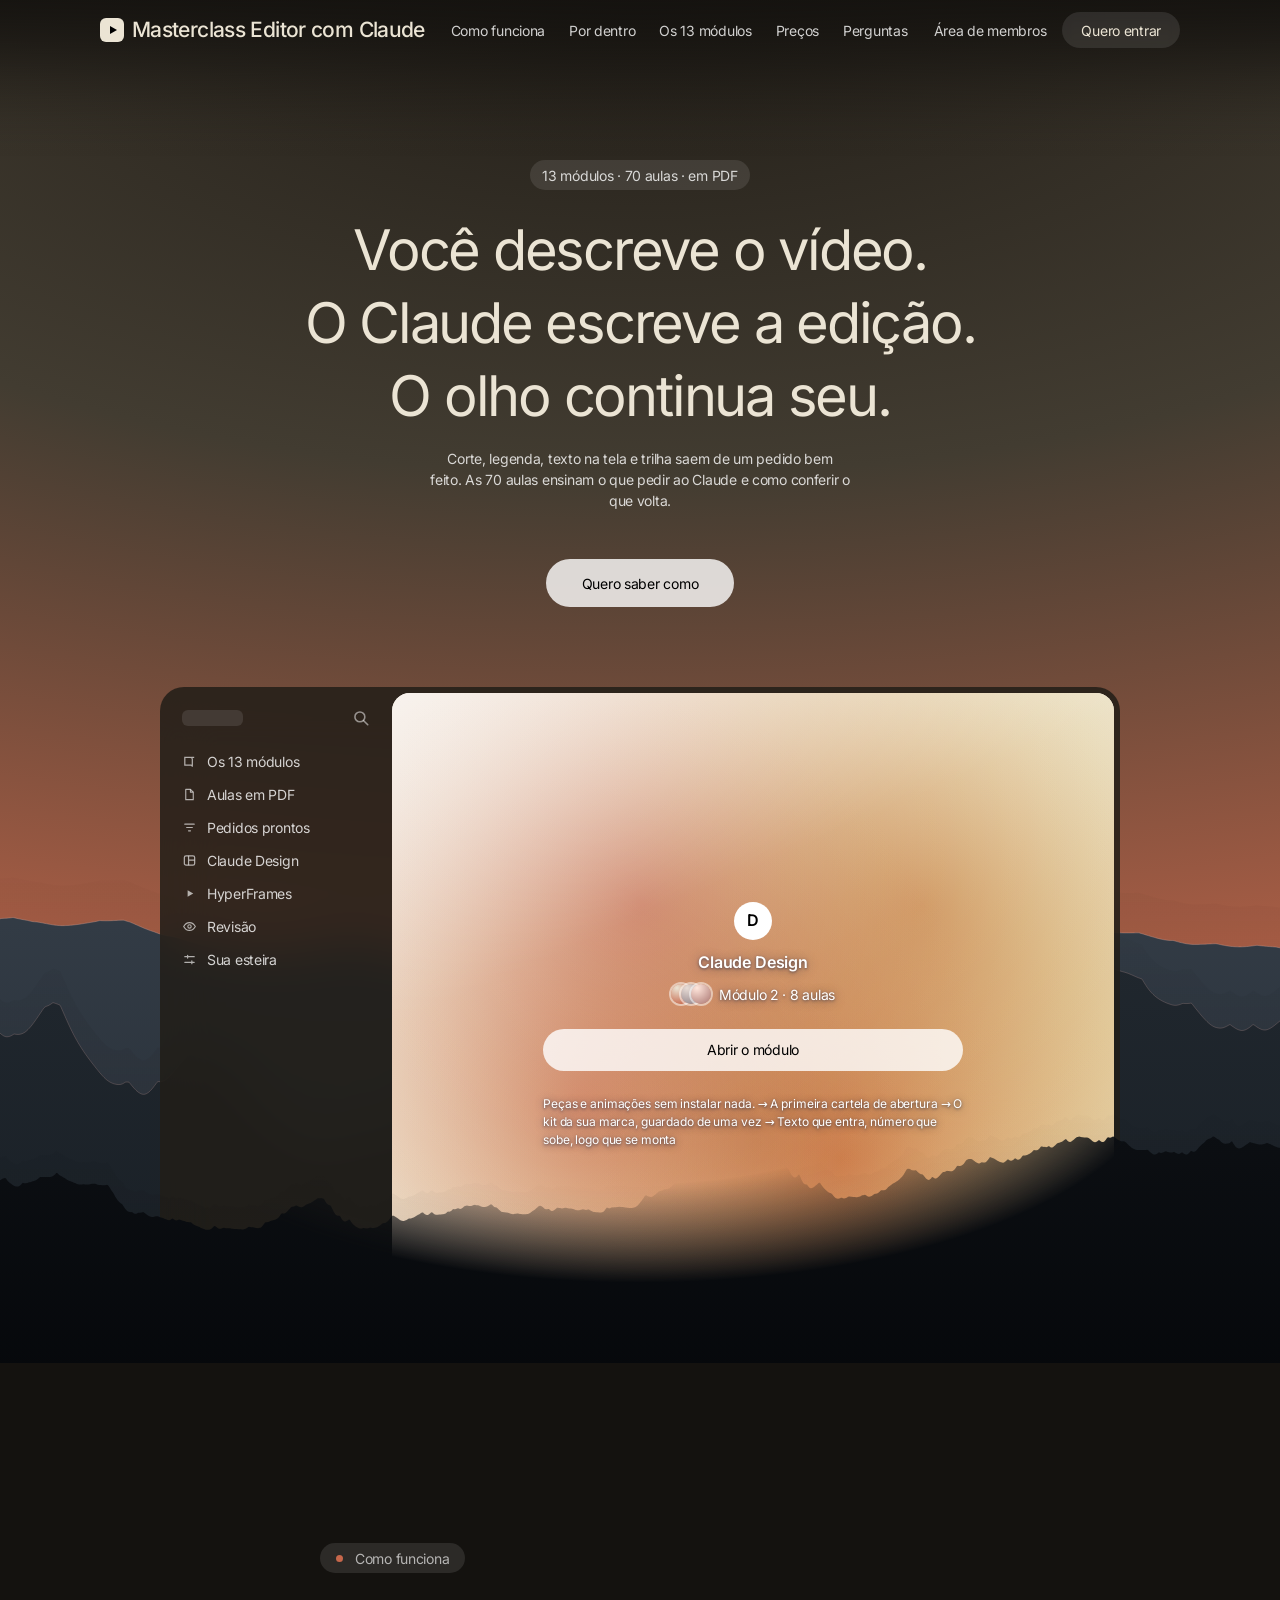
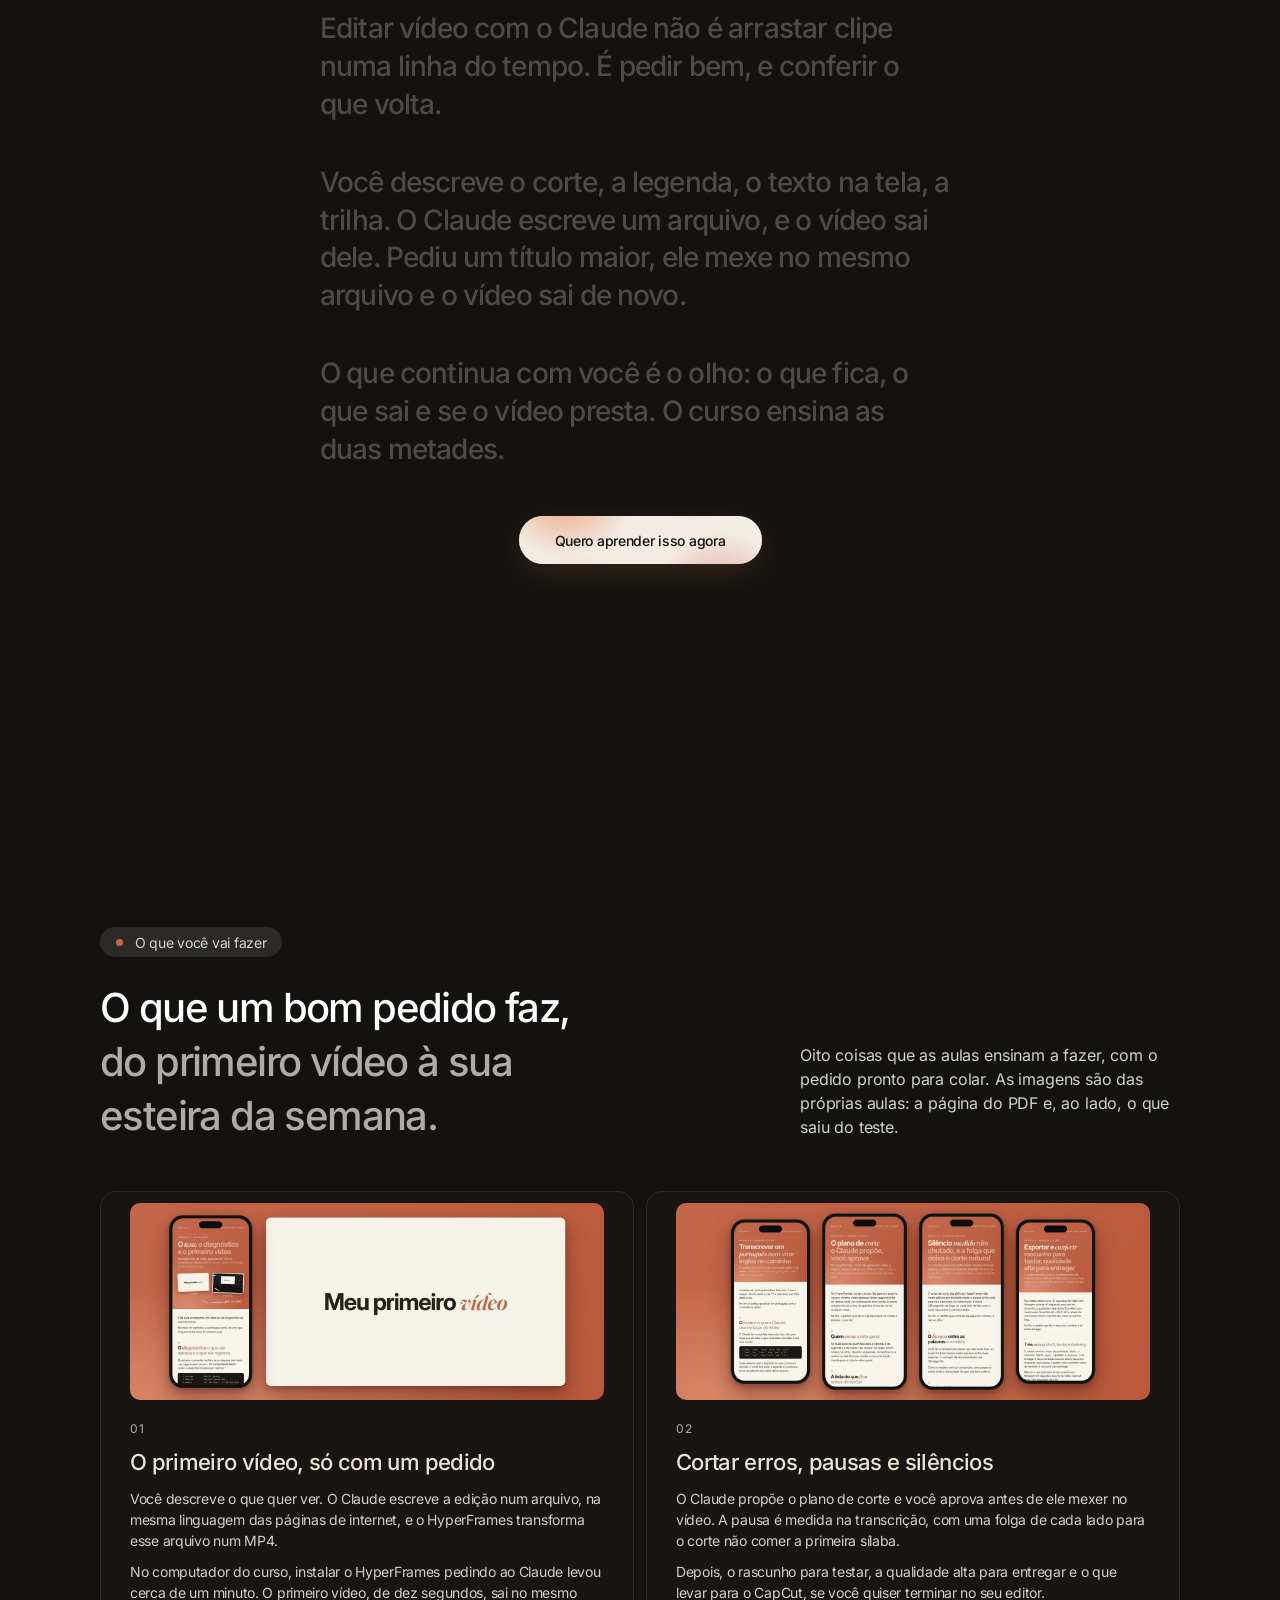
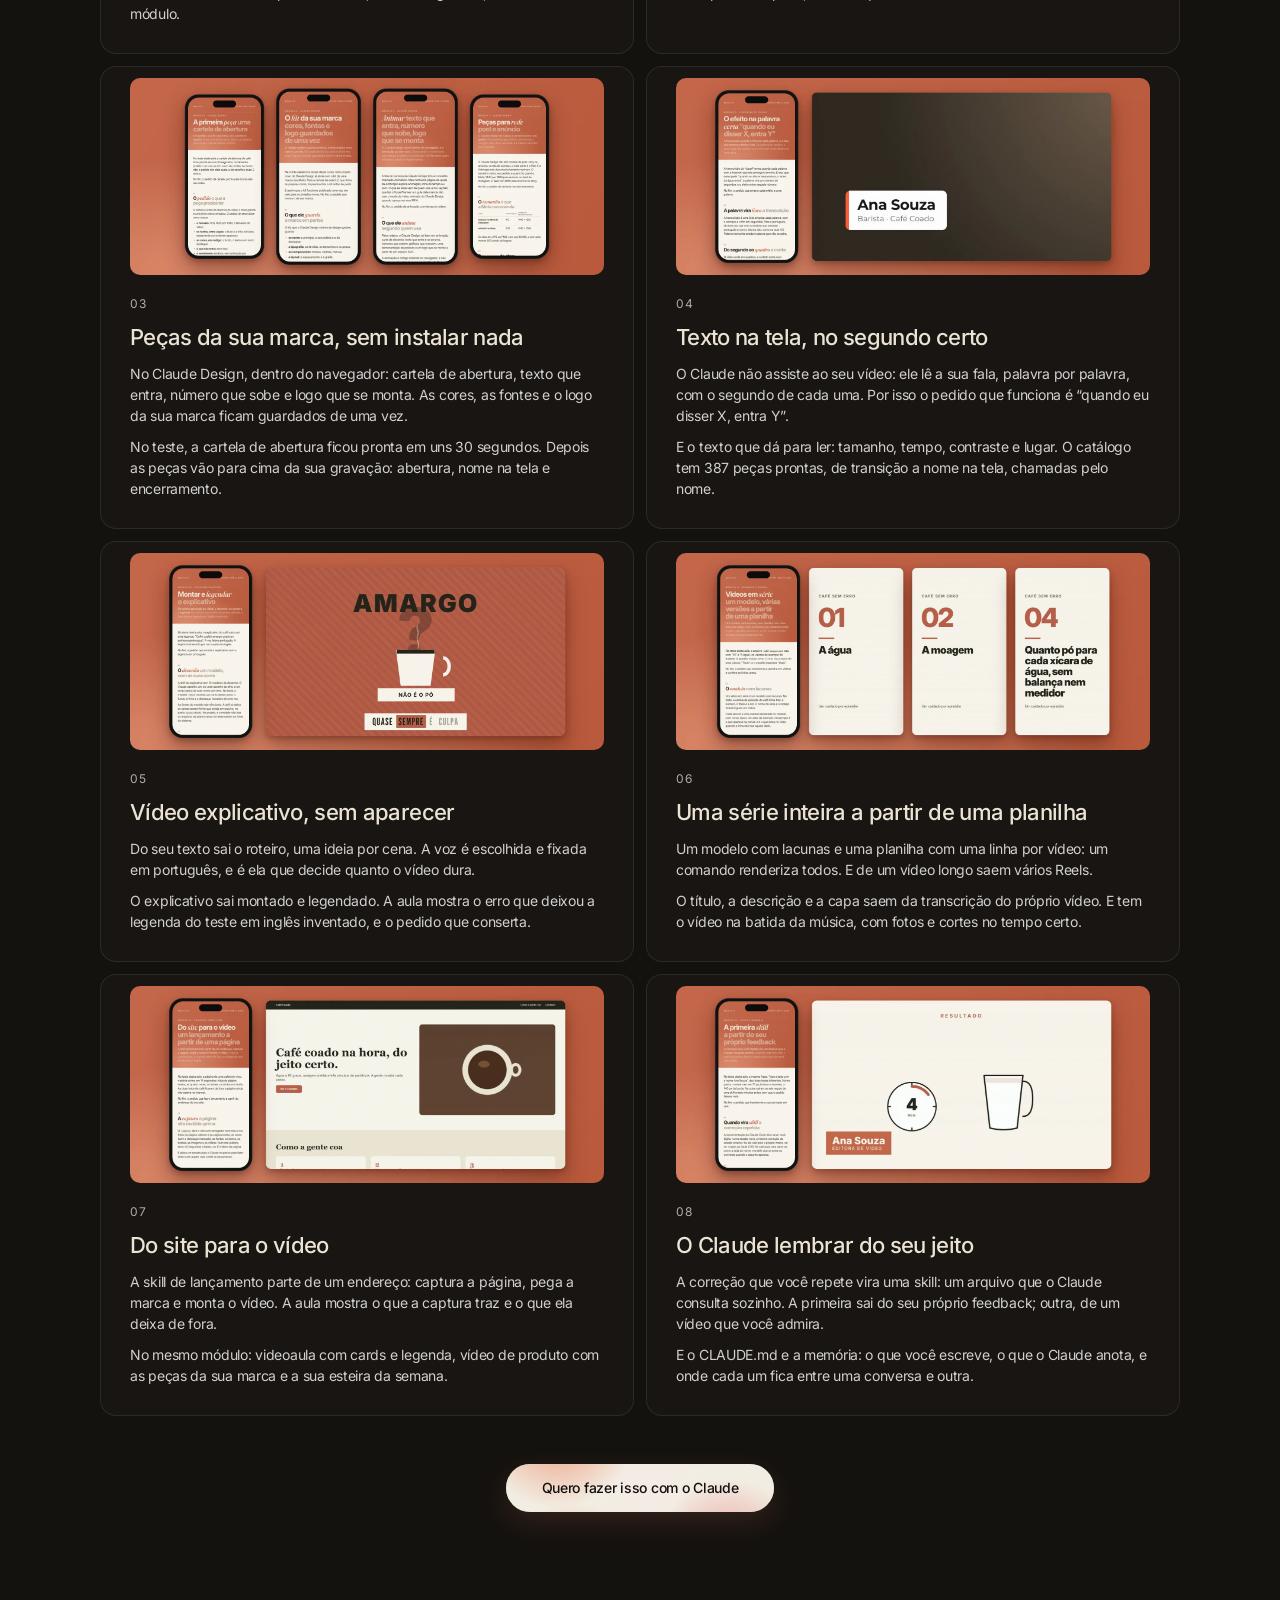
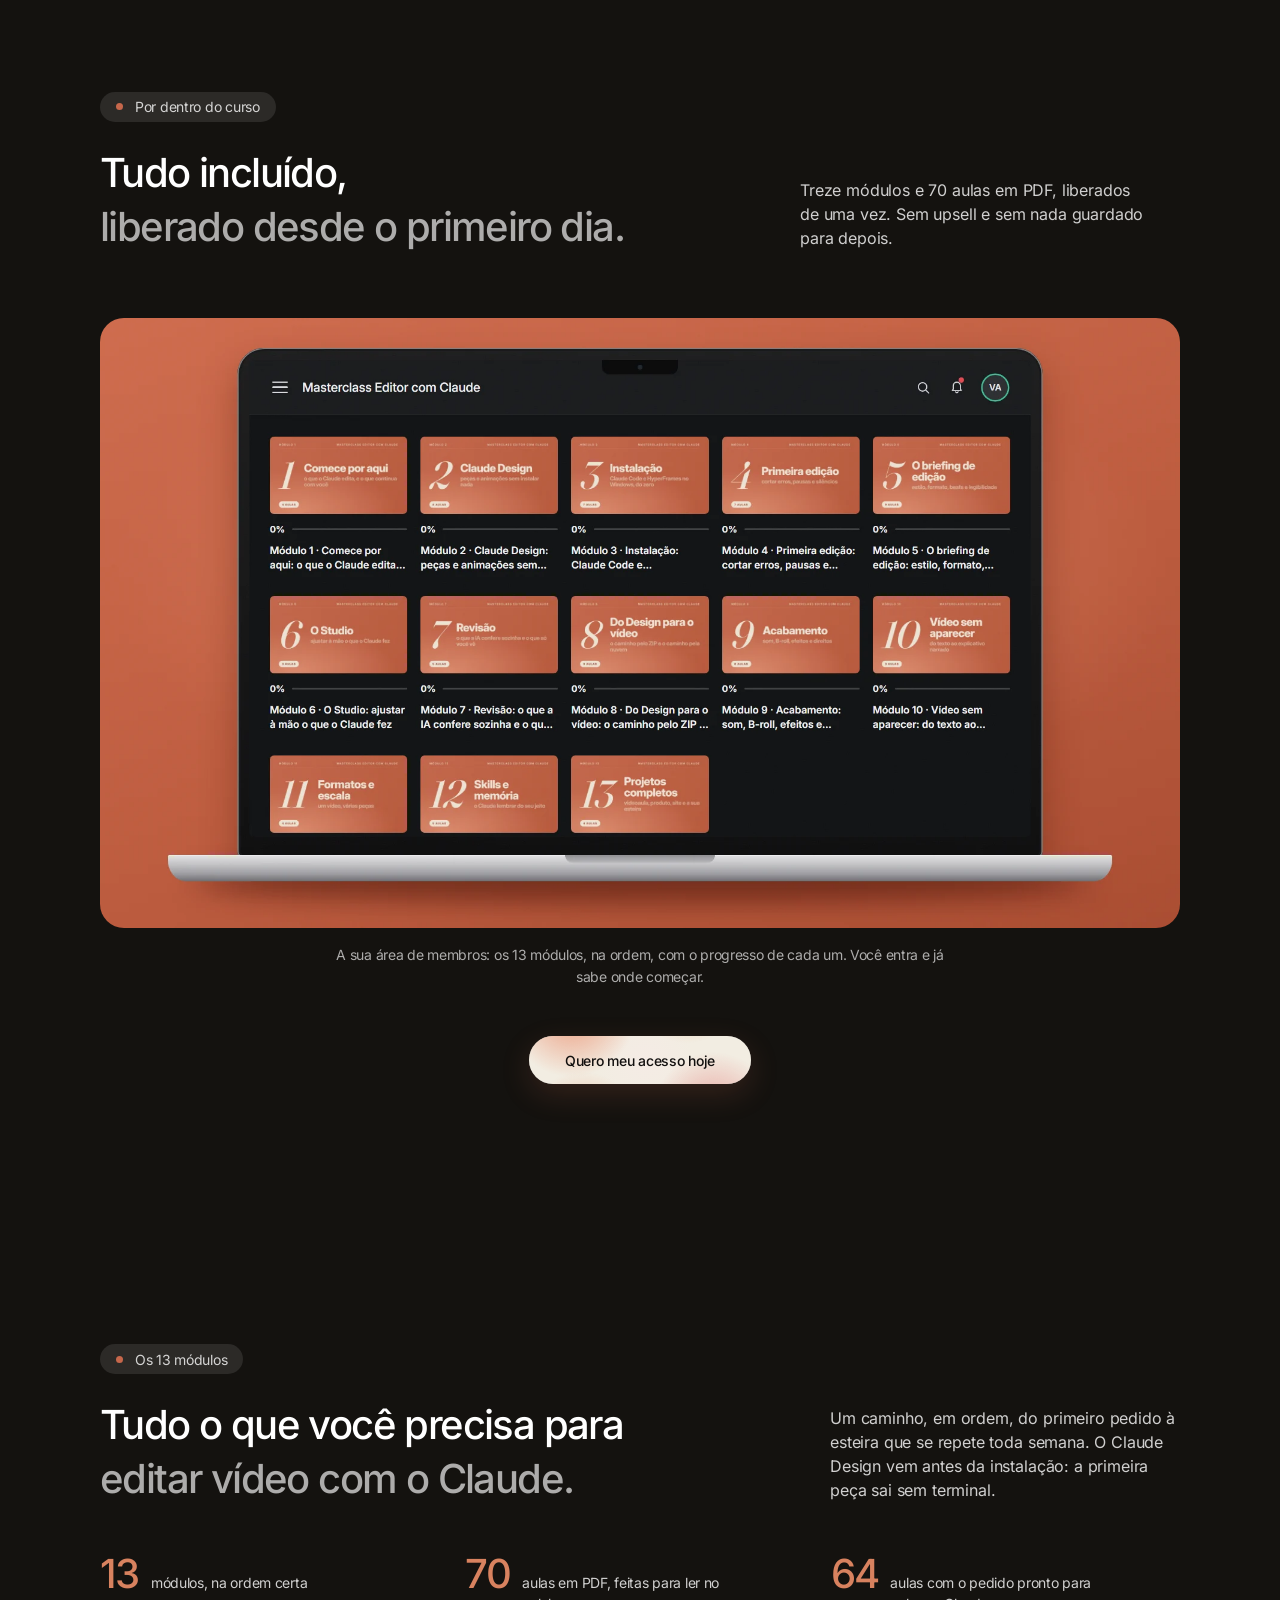
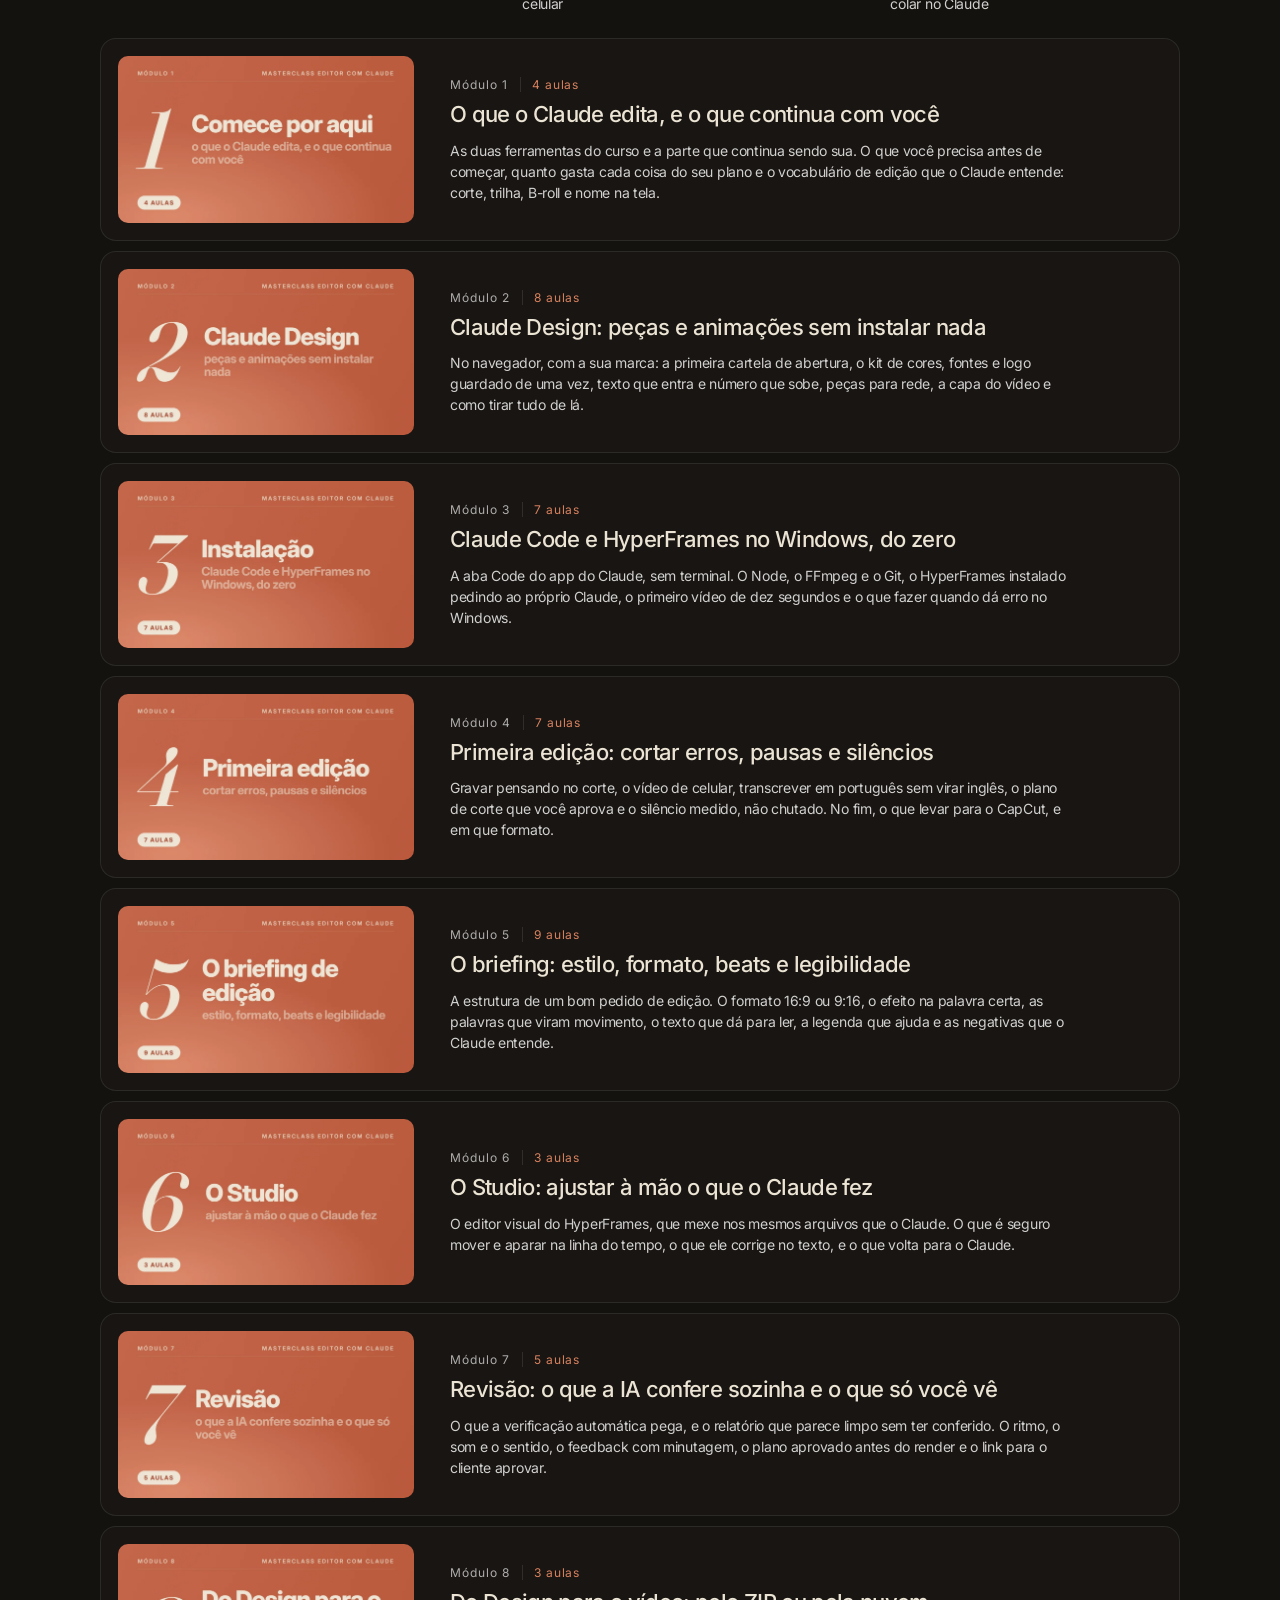
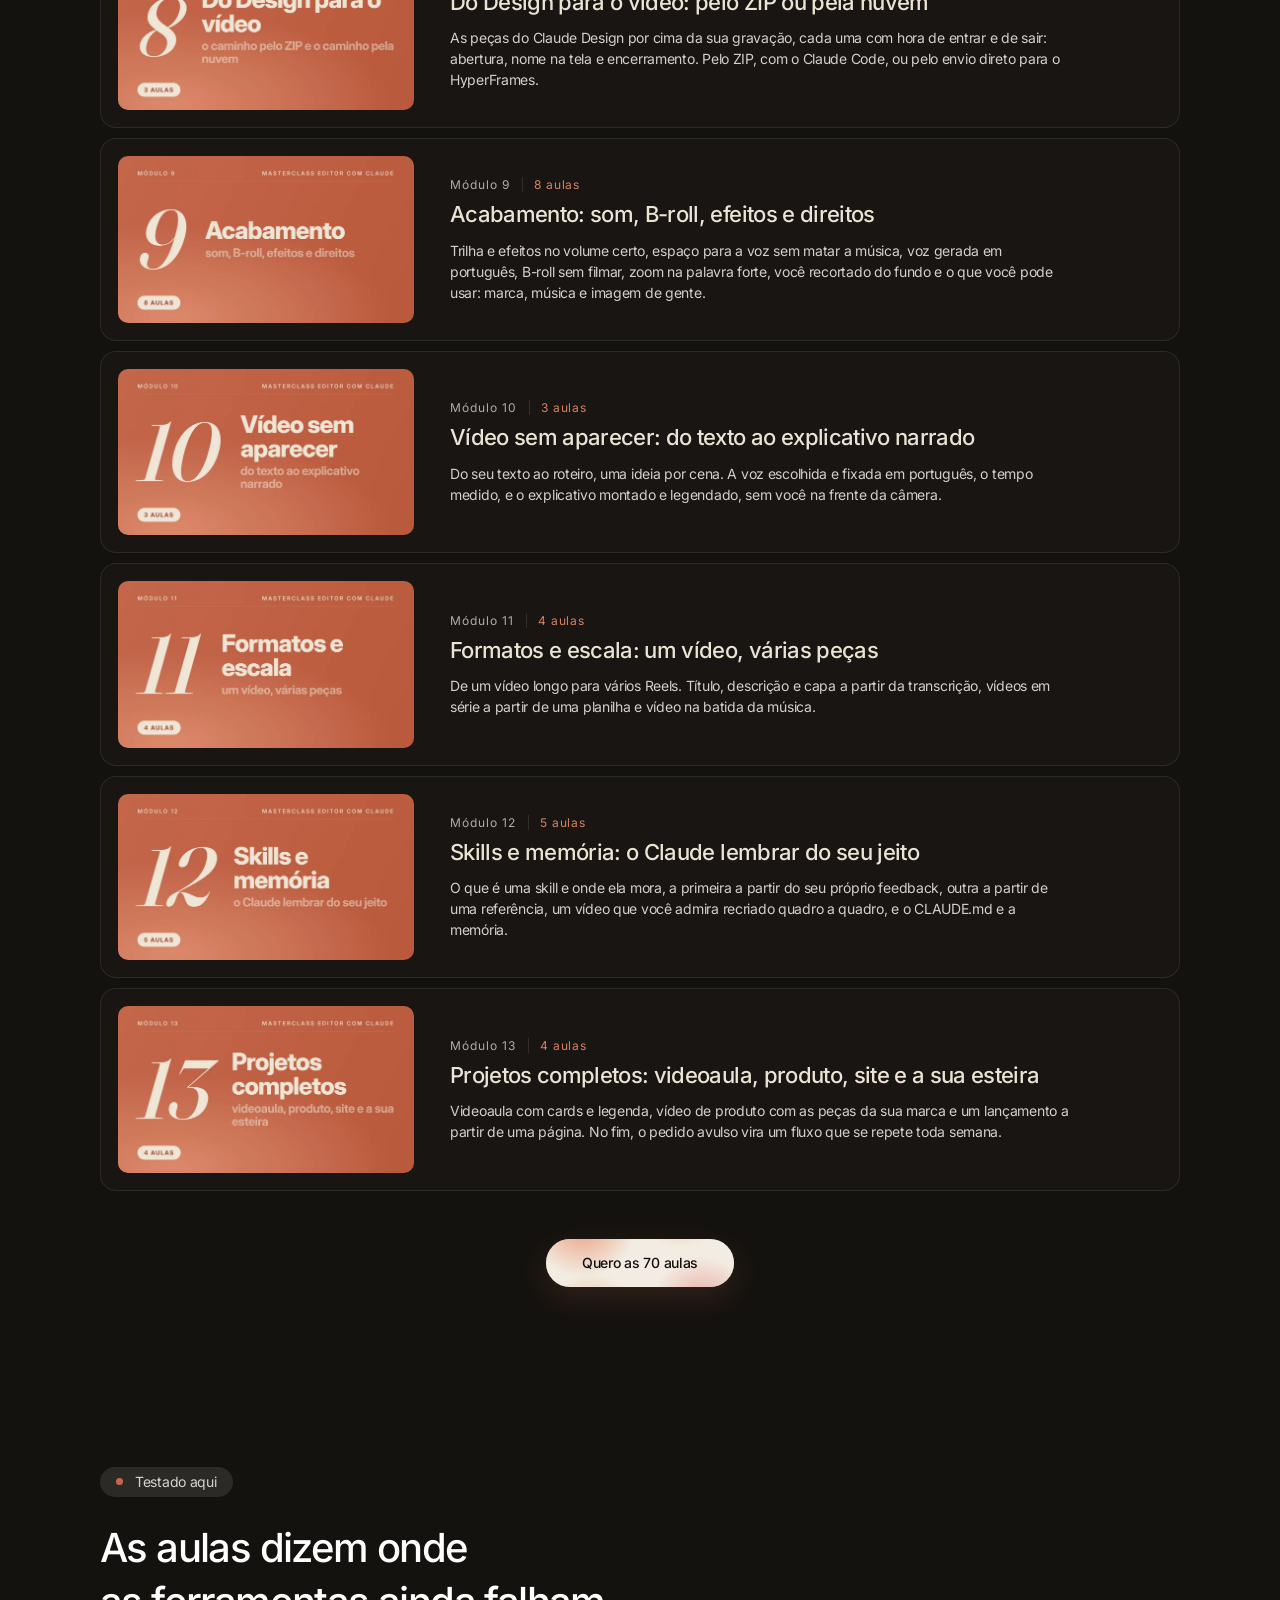
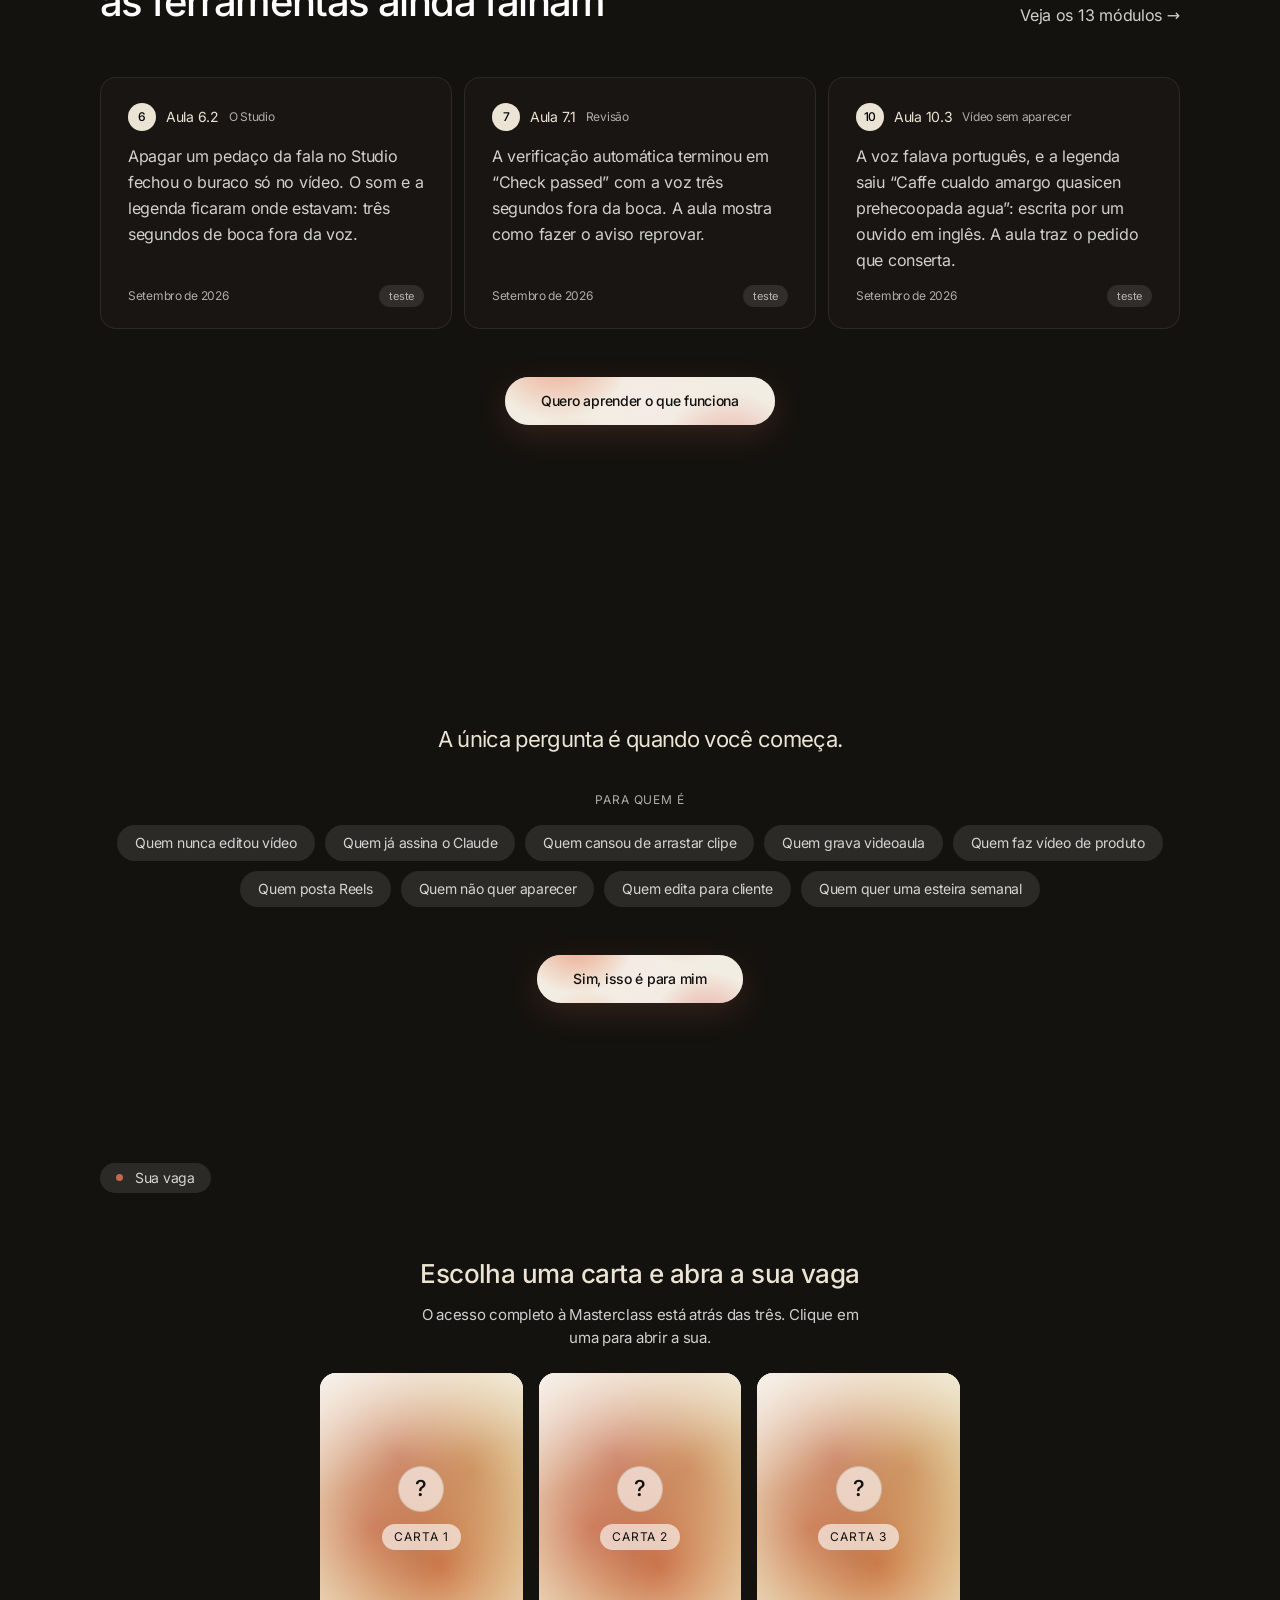
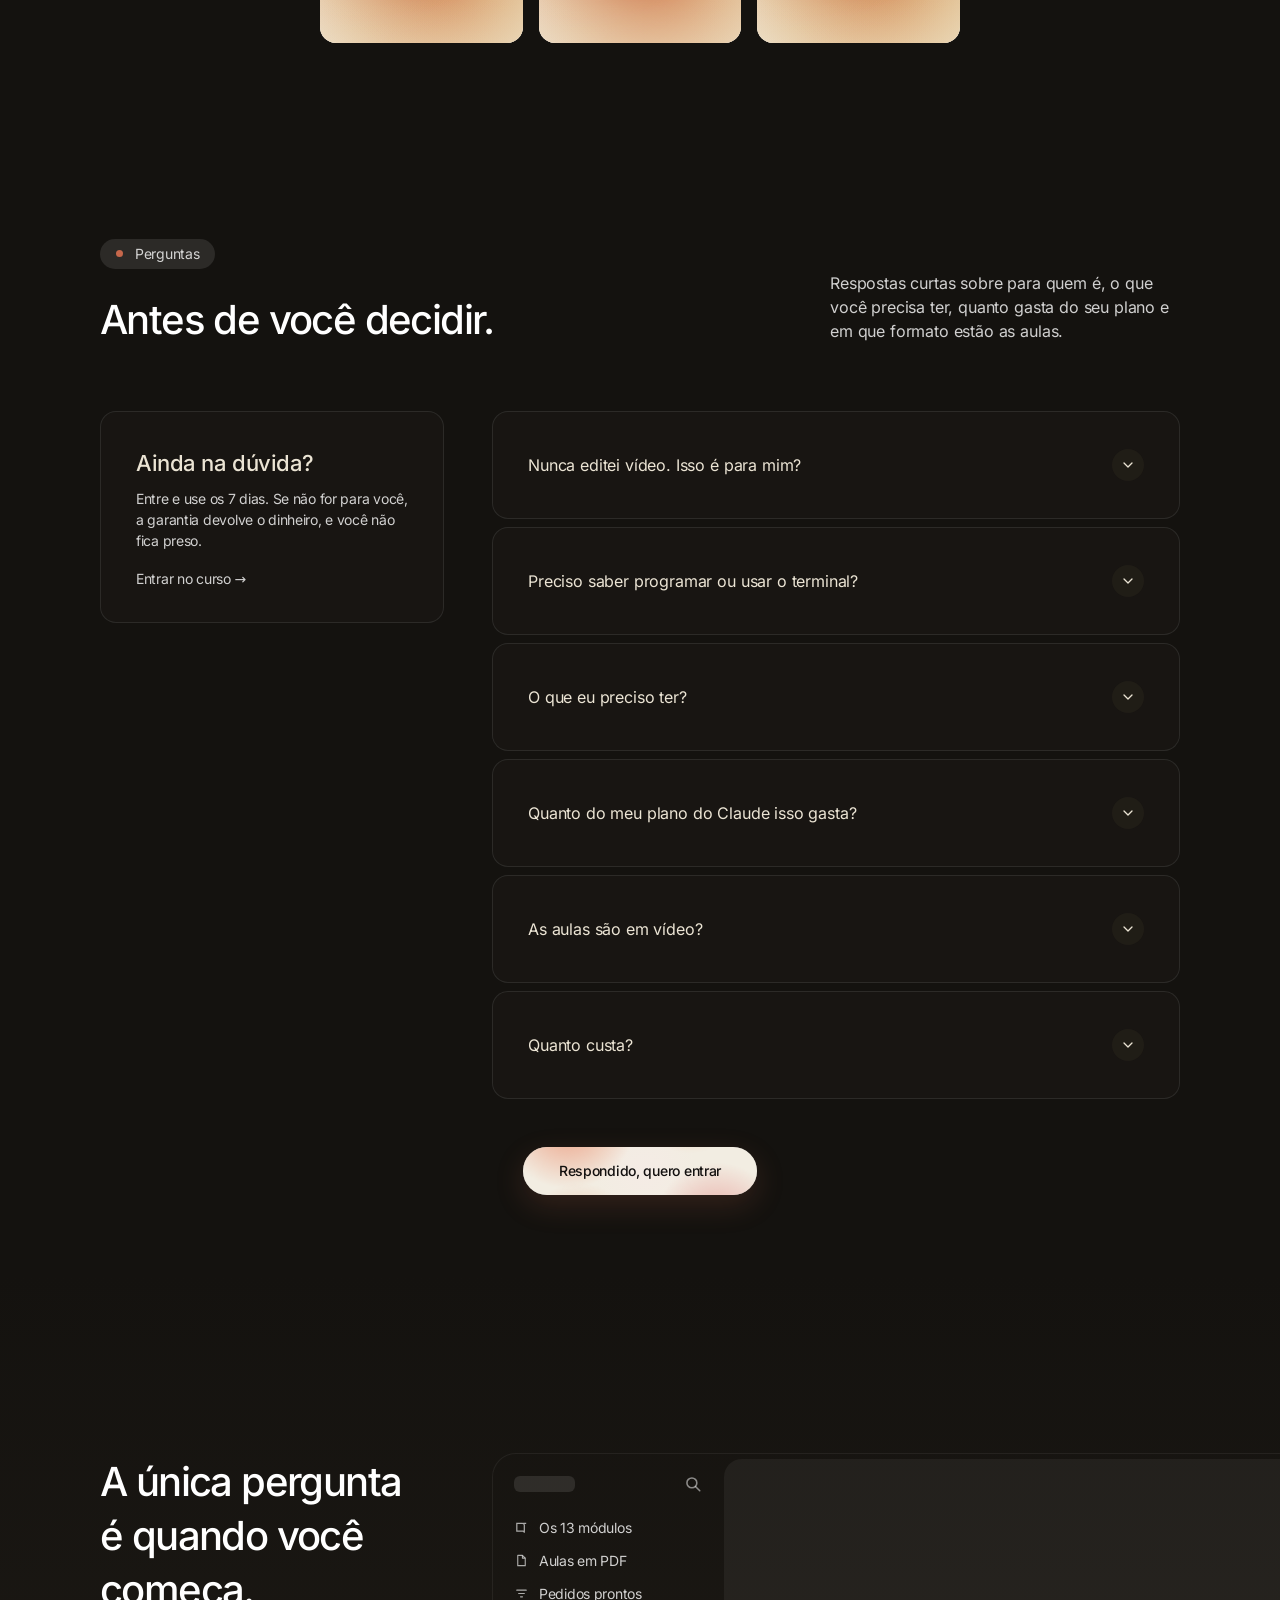
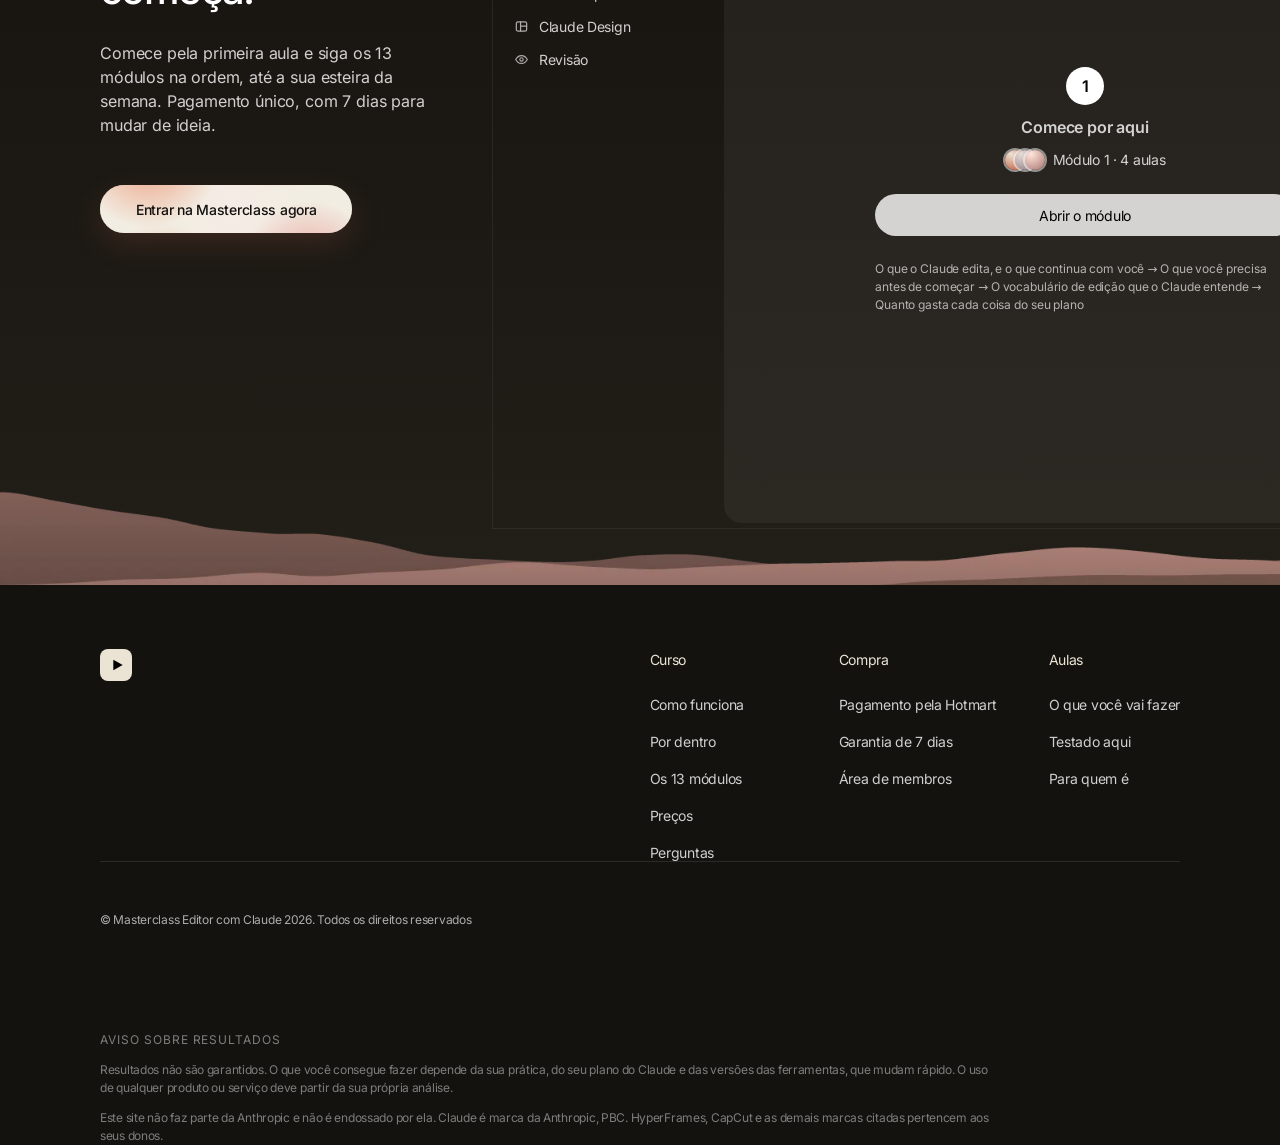
==== index.html @ 216ae72f "Masterclass Editor com Claude: a página de vendas O mesmo site da Masterclass de Vídeos com IA (HTML" ====
<!doctype html>
<html lang="pt-BR">
<head>
<meta charset="utf-8">
<meta name="viewport" content="width=device-width, initial-scale=1, viewport-fit=cover">
<title>Masterclass Editor com Claude: você descreve o vídeo, o Claude escreve a edição</title>
<meta name="description" content="Corte, legenda, texto na tela e trilha saem de um pedido bem feito. As 70 aulas da Masterclass Editor com Claude ensinam o Claude Code, o HyperFrames e o Claude Design, do zero, em treze módulos. Pagamento único, com 7 dias de garantia.">
<meta name="color-scheme" content="dark">
<link rel="icon" href="data:image/svg+xml,<svg xmlns='http://www.w3.org/2000/svg' viewBox='0 0 32 32'><rect width='32' height='32' rx='8' fill='%23EBE4D4'/><path d='M13 10.5v11l9-5.5z' fill='%23000'/></svg>">
<link rel="stylesheet" href="assets/fonts.css">
<link rel="stylesheet" href="scrollcraft.css">
<link rel="stylesheet" href="style.css">
</head>
<body>

<!-- um conjunto de ícones, desenhado para esta página, usado com <use> -->
<svg width="0" height="0" style="position:absolute" aria-hidden="true" focusable="false">
  <defs>
    <symbol id="i-search" viewBox="0 0 16 16"><circle cx="7" cy="7" r="4.4" fill="none" stroke="currentColor" stroke-width="1.4"/><path d="M10.4 10.4 14 14" stroke="currentColor" stroke-width="1.4" stroke-linecap="round"/></symbol>
    <symbol id="i-grid" viewBox="0 0 16 16"><g fill="none" stroke="currentColor" stroke-width="1.3"><rect x="2" y="2" width="5" height="5" rx="1.4"/><rect x="9" y="2" width="5" height="5" rx="1.4"/><rect x="2" y="9" width="5" height="5" rx="1.4"/><rect x="9" y="9" width="5" height="5" rx="1.4"/></g></symbol>
    <symbol id="i-chat" viewBox="0 0 16 16"><path d="M13.5 8.2a5.3 5.3 0 0 1-5.5 5.3 6 6 0 0 1-2-.3L3 14l.9-2.6A5.2 5.2 0 0 1 2.5 8.2 5.3 5.3 0 0 1 8 3a5.3 5.3 0 0 1 5.5 5.2Z" fill="none" stroke="currentColor" stroke-width="1.3"/></symbol>
    <symbol id="i-chart" viewBox="0 0 16 16"><path d="M2 12.5 6 8l3 2.6L14 4" fill="none" stroke="currentColor" stroke-width="1.4" stroke-linecap="round" stroke-linejoin="round"/></symbol>
    <symbol id="i-book" viewBox="0 0 16 16"><path d="M3 3.5h6a2 2 0 0 1 2 2v8a1.6 1.6 0 0 0-1.6-1.6H3V3.5ZM13 3.5H9.8" fill="none" stroke="currentColor" stroke-width="1.3"/></symbol>
    <symbol id="i-cal" viewBox="0 0 16 16"><g fill="none" stroke="currentColor" stroke-width="1.3" stroke-linecap="round"><rect x="2.5" y="3.5" width="11" height="10" rx="2"/><path d="M2.5 6.5h11M5.5 2v3M10.5 2v3"/></g></symbol>
    <symbol id="i-users" viewBox="0 0 16 16"><g fill="none" stroke="currentColor" stroke-width="1.3" stroke-linecap="round"><circle cx="6" cy="6" r="2.4"/><path d="M2 13.2c0-2.1 1.8-3.4 4-3.4s4 1.3 4 3.4M11 4.2a2.2 2.2 0 0 1 0 4.2M12.6 13.2c0-1.5-.6-2.5-1.6-3.1"/></g></symbol>
    <symbol id="i-award" viewBox="0 0 16 16"><g fill="none" stroke="currentColor" stroke-width="1.3" stroke-linecap="round"><path d="M5 2.5h6v4a3 3 0 0 1-6 0v-4Z"/><path d="M6.5 13.5h3M8 9.5v4M11 3.5h2v1.2a2 2 0 0 1-2 2M5 3.5H3v1.2a2 2 0 0 0 2 2"/></g></symbol>
    <symbol id="i-folder" viewBox="0 0 16 16"><path d="M2.5 4.5a1 1 0 0 1 1-1h3l1.5 1.6h4.5a1 1 0 0 1 1 1v6.4a1 1 0 0 1-1 1h-9a1 1 0 0 1-1-1v-8Z" fill="none" stroke="currentColor" stroke-width="1.2"/></symbol>
    <symbol id="i-file" viewBox="0 0 16 16"><g fill="none" stroke="currentColor" stroke-width="1.2" stroke-linejoin="round"><path d="M4 2.5h5l3 3v8H4v-11Z"/><path d="M9 2.5v3h3"/></g></symbol>
    <symbol id="i-arrow-l" viewBox="0 0 20 20"><path d="M16 10H4m0 0 5-5m-5 5 5 5" fill="none" stroke="currentColor" stroke-width="1.5" stroke-linecap="round" stroke-linejoin="round"/></symbol>
    <symbol id="i-arrow-r" viewBox="0 0 20 20"><path d="M4 10h12m0 0-5-5m5 5-5 5" fill="none" stroke="currentColor" stroke-width="1.5" stroke-linecap="round" stroke-linejoin="round"/></symbol>
    <symbol id="i-chev" viewBox="0 0 16 16"><path d="m4 6 4 4 4-4" fill="none" stroke="currentColor" stroke-width="1.3" stroke-linecap="round" stroke-linejoin="round"/></symbol>
    <symbol id="i-check" viewBox="0 0 14 14"><path d="m3.4 7.2 2.4 2.4 4.8-5" fill="none" stroke="currentColor" stroke-width="1.5" stroke-linecap="round" stroke-linejoin="round"/></symbol>
    <symbol id="i-focus" viewBox="0 0 21 21"><path d="M10.5 3v4.5m0 6V18M3 10.5h4.5m6 0H18" fill="none" stroke="currentColor" stroke-width="1.2" stroke-linecap="round"/></symbol>
    <symbol id="i-bell" viewBox="0 0 16 16"><path d="M4.5 11V7.5a3.5 3.5 0 0 1 7 0V11l1 1.2h-9L4.5 11ZM6.8 13.6a1.3 1.3 0 0 0 2.4 0" fill="none" stroke="currentColor" stroke-width="1.2" stroke-linejoin="round"/></symbol>
    <symbol id="i-plus" viewBox="0 0 16 16"><path d="M8 3.5v9M3.5 8h9" fill="none" stroke="currentColor" stroke-width="1.3" stroke-linecap="round"/></symbol>
    <symbol id="i-sliders" viewBox="0 0 16 16"><path d="M3 5h10M3 11h10M6 3.5v3M10.5 9.5v3" fill="none" stroke="currentColor" stroke-width="1.3" stroke-linecap="round"/></symbol>
    <symbol id="i-layout" viewBox="0 0 16 16"><g fill="none" stroke="currentColor" stroke-width="1.3" stroke-linejoin="round"><rect x="2.5" y="3" width="11" height="10" rx="1.8"/><path d="M7 3v10M7 7.5h6.5"/></g></symbol>
    <symbol id="i-type" viewBox="0 0 16 16"><path d="M4 13 7.4 3.5h1.2L12 13M5.4 9.4h5.2M3.5 14.5h9" fill="none" stroke="currentColor" stroke-width="1.2" stroke-linecap="round" stroke-linejoin="round"/></symbol>
    <symbol id="i-image" viewBox="0 0 16 16"><g fill="none" stroke="currentColor" stroke-width="1.2" stroke-linejoin="round"><rect x="2.5" y="3" width="11" height="10" rx="1.6"/><circle cx="6" cy="6.5" r="1.1"/><path d="m3 11.5 3.2-3 2.6 2.4 1.7-1.5 2.7 2.4"/></g></symbol>
    <symbol id="i-list" viewBox="0 0 16 16"><path d="M3 4.5h10M5 8h6M7 11.5h2" fill="none" stroke="currentColor" stroke-width="1.3" stroke-linecap="round"/></symbol>
    <symbol id="i-send" viewBox="0 0 16 16"><path d="M8 12.5v-9m0 0L4.5 7M8 3.5 11.5 7" fill="none" stroke="currentColor" stroke-width="1.5" stroke-linecap="round" stroke-linejoin="round"/></symbol>
    <symbol id="i-copy" viewBox="0 0 16 16"><g fill="none" stroke="currentColor" stroke-width="1.2"><rect x="5.5" y="5.5" width="8" height="8" rx="1.6"/><path d="M10.5 5.5V4a1.5 1.5 0 0 0-1.5-1.5H4A1.5 1.5 0 0 0 2.5 4v5A1.5 1.5 0 0 0 4 10.5h1.5"/></g></symbol>
    <symbol id="i-clock" viewBox="0 0 16 16"><g fill="none" stroke="currentColor" stroke-width="1.2" stroke-linecap="round"><circle cx="8" cy="8" r="5.5"/><path d="M8 5v3.2l2 1.3"/></g></symbol>
    <symbol id="i-link" viewBox="0 0 16 16"><path d="M7 9a2.5 2.5 0 0 0 3.6 0l2-2A2.5 2.5 0 0 0 9 3.4l-.8.8M9 7a2.5 2.5 0 0 0-3.6 0l-2 2A2.5 2.5 0 0 0 7 12.6l.8-.8" fill="none" stroke="currentColor" stroke-width="1.2" stroke-linecap="round"/></symbol>
    <symbol id="i-quote" viewBox="0 0 16 16"><path d="M3.5 11.5c0-3 .8-5 3-6.5M9.5 11.5c0-3 .8-5 3-6.5M3.5 11.5h2.5V9H3.5M9.5 11.5H12V9H9.5" fill="none" stroke="currentColor" stroke-width="1.2" stroke-linecap="round" stroke-linejoin="round"/></symbol>
    <symbol id="i-heading" viewBox="0 0 16 16"><path d="M4 3.5v9M12 3.5v9M4 8h8" fill="none" stroke="currentColor" stroke-width="1.4" stroke-linecap="round"/></symbol>
    <symbol id="i-split" viewBox="0 0 16 16"><g fill="none" stroke="currentColor" stroke-width="1.2" stroke-linejoin="round"><rect x="2" y="3.5" width="12" height="9" rx="1.6"/><path d="M8 3.5v9"/></g></symbol>
    <symbol id="i-rows" viewBox="0 0 16 16"><path d="M3 5h4M3 8h7M3 11h10" fill="none" stroke="currentColor" stroke-width="1.3" stroke-linecap="round"/></symbol>
    <symbol id="i-minus" viewBox="0 0 16 16"><path d="M3.5 8h9" fill="none" stroke="currentColor" stroke-width="1.4" stroke-linecap="round"/></symbol>
    <symbol id="i-lock" viewBox="0 0 16 16"><g fill="none" stroke="currentColor" stroke-width="1.2"><rect x="3.5" y="7" width="9" height="6.5" rx="1.6"/><path d="M5.5 7V5.5a2.5 2.5 0 0 1 5 0V7"/></g></symbol>
    <symbol id="i-eye" viewBox="0 0 16 16"><g fill="none" stroke="currentColor" stroke-width="1.2"><path d="M1.8 8S4 3.8 8 3.8 14.2 8 14.2 8 12 12.2 8 12.2 1.8 8 1.8 8Z"/><circle cx="8" cy="8" r="1.8"/></g></symbol>
    <symbol id="i-play" viewBox="0 0 16 16"><path d="M6 4.5v7l6-3.5z" fill="currentColor"/></symbol>
    <symbol id="i-x" viewBox="0 0 16 16"><path d="m4.5 4.5 7 7m0-7-7 7" fill="none" stroke="currentColor" stroke-width="1.5" stroke-linecap="round"/></symbol>
    <symbol id="i-heart" viewBox="0 0 16 16"><path d="M8 13.5S2.5 10.2 2.5 6.6A2.9 2.9 0 0 1 8 5.2a2.9 2.9 0 0 1 5.5 1.4c0 3.6-5.5 6.9-5.5 6.9z" fill="currentColor"/></symbol>
  </defs>
</svg>

<a class="f-skip" href="#about">Pular para o conteúdo</a>

<!-- ═══════════ TOPO ═══════════ -->
<header class="nav" id="nav">
  <div class="nav__bar">
    <a class="nav__mark" href="#top" aria-label="Masterclass Editor com Claude, voltar ao topo">
      <span class="nav__glyph" aria-hidden="true">
        <svg viewBox="0 0 24 24" fill="none"><rect width="24" height="24" rx="6" fill="#EBE4D4"/><path d="M10 8v8l7-4z" fill="#000"/></svg>
      </span>
      <span>Masterclass Editor com Claude</span>
    </a>
    <nav class="nav__links" aria-label="Principal">
      <a href="#about">Como funciona</a>
      <a href="#features">Por dentro</a>
      <a href="#modules">Os 13 módulos</a>
      <a href="#pricing">Preços</a>
      <a href="#faq">Perguntas</a>
    </nav>
    <div class="nav__actions">
      <a class="nav__login" href="https://hotmart.com/pt-br/club/masterclass-editor-com-claude">Área de membros</a>
      <a class="btn btn--glass nav__cta" href="#pricing">Quero entrar</a>
      <button class="nav__burger" type="button" aria-label="Abrir menu" aria-expanded="false" aria-controls="navPanel">
        <svg viewBox="0 0 24 24" fill="none" aria-hidden="true"><path class="nav__burger-a" d="M4 9h16" stroke="currentColor" stroke-width="1.6" stroke-linecap="round"/><path class="nav__burger-b" d="M4 15h16" stroke="currentColor" stroke-width="1.6" stroke-linecap="round"/></svg>
      </button>
    </div>
  </div>
  <div class="nav__panel" id="navPanel" hidden>
    <nav aria-label="Menu">
      <a href="#about">Como funciona</a>
      <a href="#features">Por dentro</a>
      <a href="#modules">Os 13 módulos</a>
      <a href="#pricing">Preços</a>
      <a href="#faq">Perguntas</a>
    </nav>
    <a class="btn btn--glass" href="#pricing">Quero entrar</a>
  </div>
</header>

<main>

  <!-- ═══════════ TOPO DA PÁGINA ═══════════ -->
  <section id="top" class="hero-act" data-sc-act="flow">
    <div class="hero">

      <div class="hero__sky" aria-hidden="true"></div>

      <div class="ridge ridge--far" aria-hidden="true"><canvas id="ridgeFar"></canvas></div>
      <div class="ridge ridge--mid" aria-hidden="true"><canvas id="ridgeMid"></canvas></div>
      <div class="ridge ridge--near" aria-hidden="true"><canvas id="ridgeNear"></canvas></div>

      <div class="hero__copy" data-sc-cue="0 1 0 0">
        <span class="pill pill--plain">13 módulos &middot; 70 aulas &middot; em PDF</span>
        <!-- os espaços depois de cada <br> importam: no celular as quebras
             somem e as palavras precisam manter o espaço -->
        <h1 class="t-hero">Você descreve o vídeo.<br> O Claude escreve a edição.<br> O olho continua seu.</h1>
        <p class="hero__sub">Corte, legenda, texto na tela e trilha saem de um pedido bem feito. As 70
          aulas ensinam o que pedir ao Claude e como conferir o que volta.</p>
        <a class="btn btn--solid btn--lg" href="#pricing">Quero saber como</a>
      </div>

      <!-- o painel de membro: uma ilustração, escondida de leitores de tela -->
      <div class="app app--hero" aria-hidden="true">
        <div class="app__side">
          <div class="app__search"><i></i><svg><use href="#i-search"/></svg></div>
          <ul class="app__nav">
            <li aria-current="true"><svg><use href="#i-book"/></svg>Os 13 módulos</li>
            <li><svg><use href="#i-file"/></svg>Aulas em PDF</li>
            <li><svg><use href="#i-list"/></svg>Pedidos prontos</li>
            <li><svg><use href="#i-layout"/></svg>Claude Design</li>
            <li><svg><use href="#i-play"/></svg>HyperFrames</li>
            <li><svg><use href="#i-eye"/></svg>Revisão</li>
            <li><svg><use href="#i-sliders"/></svg>Sua esteira</li>
          </ul>
        </div>

        <div class="app__main">
          <canvas class="app__mesh" id="mesh"></canvas>
          <!-- quatro módulos, um por vez -->
          <div class="rotor" data-rotor>
            <div class="preview is-on" data-tint="0">
              <span class="preview__av">D</span>
              <p class="preview__name">Claude Design</p>
              <p class="preview__meta"><span class="preview__faces"><i></i><i></i><i></i></span>Módulo 2 &middot; 8 aulas</p>
              <a class="preview__cta" href="#pricing" tabindex="-1">Abrir o módulo</a>
              <p class="preview__desc">Peças e animações sem instalar nada. &rarr; A primeira cartela de abertura &rarr; O kit da sua marca, guardado de uma vez &rarr; Texto que entra, número que sobe, logo que se monta</p>
            </div>
            <div class="preview" data-tint="10">
              <span class="preview__av">P</span>
              <p class="preview__name">Primeira edição</p>
              <p class="preview__meta"><span class="preview__faces"><i></i><i></i><i></i></span>Módulo 4 &middot; 7 aulas</p>
              <a class="preview__cta" href="#pricing" tabindex="-1">Abrir o módulo</a>
              <p class="preview__desc">Cortar erros, pausas e silêncios. &rarr; Transcrever em português sem virar inglês &rarr; O plano de corte que você aprova &rarr; O silêncio medido, não chutado</p>
            </div>
            <div class="preview" data-tint="-18">
              <span class="preview__av">B</span>
              <p class="preview__name">O briefing de edição</p>
              <p class="preview__meta"><span class="preview__faces"><i></i><i></i><i></i></span>Módulo 5 &middot; 9 aulas</p>
              <a class="preview__cta" href="#pricing" tabindex="-1">Abrir o módulo</a>
              <p class="preview__desc">Estilo, formato, beats e legibilidade. &rarr; O efeito na palavra certa &rarr; As palavras que viram movimento &rarr; Texto na tela que dá para ler</p>
            </div>
            <div class="preview" data-tint="-9">
              <span class="preview__av">R</span>
              <p class="preview__name">Revisão</p>
              <p class="preview__meta"><span class="preview__faces"><i></i><i></i><i></i></span>Módulo 7 &middot; 5 aulas</p>
              <a class="preview__cta" href="#pricing" tabindex="-1">Abrir o módulo</a>
              <p class="preview__desc">O que a IA confere sozinha e o que só você vê. &rarr; O relatório que parece limpo sem ter conferido &rarr; Feedback com minutagem &rarr; O link para o cliente aprovar</p>
            </div>
          </div>
        </div>
      </div>

    </div>
  </section>

  <!-- ═══════════ COMO FUNCIONA ═══════════ -->
  <section id="about" class="intro" data-sc-act="flow">
    <div class="intro__col">
      <span class="pill pill--dim" data-sc-in><i aria-hidden="true"></i>Como funciona</span>
      <div class="intro__body" data-intro>
        <p class="intro__p" data-sc-in>Editar vídeo com o Claude não é arrastar clipe numa linha do
          tempo. É pedir bem, e conferir o que volta.</p>
        <p class="intro__p" data-sc-in>Você descreve o corte, a legenda, o texto na tela, a trilha. O
          Claude escreve um arquivo, e o vídeo sai dele. Pediu um título maior, ele mexe no mesmo
          arquivo e o vídeo sai de novo.</p>
        <p class="intro__p" data-sc-in>O que continua com você é o olho: o que fica, o que sai e se o
          vídeo presta. O curso ensina as duas metades.</p>
      </div>

      <div class="cta-band" data-sc-in>
        <a class="btn btn--lg btn--mesh" href="#pricing">Quero aprender isso agora</a>
      </div>
    </div>
  </section>

  <!-- ═══════════ O QUE VOCÊ VAI FAZER ═══════════
       As imagens saíram das próprias aulas: a página do PDF no celular e, ao
       lado, o quadro do teste daquela aula. O gerador está em
       masterclass-editor-claude/site/imagens.mjs. -->
  <section id="uses" class="uses" data-sc-act="flow">
    <div class="shell">
      <div class="head">
        <div class="head__main" data-sc-in>
          <span class="pill"><i aria-hidden="true"></i>O que você vai fazer</span>
          <h2 class="t-xl">O que um bom pedido faz,<br class="br-d"> <span class="t-dim">do primeiro vídeo à sua esteira da semana.</span></h2>
        </div>
        <p class="head__aside head__aside--wide" data-sc-in>Oito coisas que as aulas ensinam a fazer,
          com o pedido pronto para colar. As imagens são das próprias aulas: a página do PDF e, ao
          lado, o que saiu do teste.</p>
      </div>

      <div class="uses__grid" data-sc-in data-sc-stagger="50">
        <article class="use rim">
          <img class="use__img" src="assets/site/uso-1.webp" alt="A aula 3.5 aberta num celular, ao lado do primeiro vídeo do teste, com o título Meu primeiro vídeo" width="719" height="299" decoding="async" loading="lazy">
          <p class="use__n">01</p>
          <h3 class="use__h">O primeiro vídeo, só com um pedido</h3>
          <p class="use__p">Você descreve o que quer ver. O Claude escreve a edição num arquivo, na
            mesma linguagem das páginas de internet, e o HyperFrames transforma esse arquivo num MP4.</p>
          <p class="use__p">No computador do curso, instalar o HyperFrames pedindo ao Claude levou
            cerca de um minuto. O primeiro vídeo, de dez segundos, sai no mesmo módulo.</p>
        </article>
        <article class="use rim">
          <img class="use__img" src="assets/site/uso-2.webp" alt="Quatro aulas do módulo 4 abertas em celulares: transcrever, o plano de corte, o silêncio medido e exportar" width="719" height="299" decoding="async" loading="lazy">
          <p class="use__n">02</p>
          <h3 class="use__h">Cortar erros, pausas e silêncios</h3>
          <p class="use__p">O Claude propõe o plano de corte e você aprova antes de ele mexer no vídeo.
            A pausa é medida na transcrição, com uma folga de cada lado para o corte não comer a
            primeira sílaba.</p>
          <p class="use__p">Depois, o rascunho para testar, a qualidade alta para entregar e o que
            levar para o CapCut, se você quiser terminar no seu editor.</p>
        </article>
        <article class="use rim">
          <img class="use__img" src="assets/site/uso-3.webp" alt="Quatro aulas do módulo 2 abertas em celulares: a primeira peça, o kit da marca, animar e peças para rede" width="719" height="299" decoding="async" loading="lazy">
          <p class="use__n">03</p>
          <h3 class="use__h">Peças da sua marca, sem instalar nada</h3>
          <p class="use__p">No Claude Design, dentro do navegador: cartela de abertura, texto que
            entra, número que sobe e logo que se monta. As cores, as fontes e o logo da sua marca
            ficam guardados de uma vez.</p>
          <p class="use__p">No teste, a cartela de abertura ficou pronta em uns 30 segundos. Depois as
            peças vão para cima da sua gravação: abertura, nome na tela e encerramento.</p>
        </article>
        <article class="use rim">
          <img class="use__img" src="assets/site/uso-4.webp" alt="A aula 5.4 aberta num celular, ao lado do nome na tela feito no teste: Ana Souza, barista" width="719" height="299" decoding="async" loading="lazy">
          <p class="use__n">04</p>
          <h3 class="use__h">Texto na tela, no segundo certo</h3>
          <p class="use__p">O Claude não assiste ao seu vídeo: ele lê a sua fala, palavra por palavra,
            com o segundo de cada uma. Por isso o pedido que funciona é &ldquo;quando eu disser X,
            entra Y&rdquo;.</p>
          <p class="use__p">E o texto que dá para ler: tamanho, tempo, contraste e lugar. O catálogo
            tem 387 peças prontas, de transição a nome na tela, chamadas pelo nome.</p>
        </article>
        <article class="use rim">
          <img class="use__img" src="assets/site/uso-5.webp" alt="A aula 10.3 aberta num celular, ao lado de um quadro do explicativo sobre café, narrado e legendado" width="719" height="299" decoding="async" loading="lazy">
          <p class="use__n">05</p>
          <h3 class="use__h">Vídeo explicativo, sem aparecer</h3>
          <p class="use__p">Do seu texto sai o roteiro, uma ideia por cena. A voz é escolhida e fixada
            em português, e é ela que decide quanto o vídeo dura.</p>
          <p class="use__p">O explicativo sai montado e legendado. A aula mostra o erro que deixou a
            legenda do teste em inglês inventado, e o pedido que conserta.</p>
        </article>
        <article class="use rim">
          <img class="use__img" src="assets/site/uso-6.webp" alt="A aula 11.3 aberta num celular, ao lado de três episódios verticais de uma série sobre café, feitos a partir de uma planilha" width="719" height="299" decoding="async" loading="lazy">
          <p class="use__n">06</p>
          <h3 class="use__h">Uma série inteira a partir de uma planilha</h3>
          <p class="use__p">Um modelo com lacunas e uma planilha com uma linha por vídeo: um comando
            renderiza todos. E de um vídeo longo saem vários Reels.</p>
          <p class="use__p">O título, a descrição e a capa saem da transcrição do próprio vídeo. E tem o
            vídeo na batida da música, com fotos e cortes no tempo certo.</p>
        </article>
        <article class="use rim">
          <img class="use__img" src="assets/site/uso-7.webp" alt="A aula 13.3 aberta num celular, ao lado do vídeo feito a partir da página de uma cafeteria" width="719" height="299" decoding="async" loading="lazy">
          <p class="use__n">07</p>
          <h3 class="use__h">Do site para o vídeo</h3>
          <p class="use__p">A skill de lançamento parte de um endereço: captura a página, pega a marca
            e monta o vídeo. A aula mostra o que a captura traz e o que ela deixa de fora.</p>
          <p class="use__p">No mesmo módulo: videoaula com cards e legenda, vídeo de produto com as
            peças da sua marca e a sua esteira da semana.</p>
        </article>
        <article class="use rim">
          <img class="use__img" src="assets/site/uso-8.webp" alt="A aula 12.2 aberta num celular, ao lado do quadro feito com a primeira skill, com a tarja de Ana Souza" width="719" height="299" decoding="async" loading="lazy">
          <p class="use__n">08</p>
          <h3 class="use__h">O Claude lembrar do seu jeito</h3>
          <p class="use__p">A correção que você repete vira uma skill: um arquivo que o Claude consulta
            sozinho. A primeira sai do seu próprio feedback; outra, de um vídeo que você admira.</p>
          <p class="use__p">E o CLAUDE.md e a memória: o que você escreve, o que o Claude anota, e onde
            cada um fica entre uma conversa e outra.</p>
        </article>
      </div>

      <div class="cta-band" data-sc-in>
        <a class="btn btn--lg btn--mesh" href="#pricing">Quero fazer isso com o Claude</a>
      </div>
    </div>
  </section>

  <!-- ═══════════ POR DENTRO ═══════════ -->
  <section id="features" class="tour" data-sc-act="flow">
    <div class="shell">
      <div class="head">
        <div class="head__main" data-sc-in>
          <span class="pill"><i aria-hidden="true"></i>Por dentro do curso</span>
          <h2 class="t-xl">Tudo incluído,<br class="br-d"> <span class="t-dim">liberado desde o primeiro dia.</span></h2>
        </div>
        <p class="head__aside head__aside--wide" data-sc-in>Treze módulos e 70 aulas em PDF, liberados
          de uma vez. Sem upsell e sem nada guardado para depois.</p>
      </div>

      <figure class="shot" data-sc-in>
        <img class="shot__img" src="assets/plataforma.webp" alt="A área de membros da Masterclass Editor com Claude, com as capas dos treze módulos e o progresso de cada um" width="1800" height="1018" decoding="async" loading="lazy">
        <figcaption class="shot__cap">A sua área de membros: os 13 módulos, na ordem, com o
          progresso de cada um. Você entra e já sabe onde começar.</figcaption>
      </figure>

      <div class="cta-band" data-sc-in>
        <a class="btn btn--lg btn--mesh" href="#pricing">Quero meu acesso hoje</a>
      </div>
    </div>
  </section>

  <!-- ═══════════ OS 13 MÓDULOS ═══════════ -->
  <section id="modules" class="phases" data-sc-act="flow">
    <div class="shell">
      <div class="head">
        <div class="head__main" data-sc-in>
          <span class="pill"><i aria-hidden="true"></i>Os 13 módulos</span>
          <h2 class="t-xl">Tudo o que você precisa para<br class="br-d"> <span class="t-dim">editar vídeo com o Claude.</span></h2>
        </div>
        <p class="head__aside" data-sc-in>Um caminho, em ordem, do primeiro pedido à esteira que se
          repete toda semana. O Claude Design vem antes da instalação: a primeira peça sai sem
          terminal.</p>
      </div>

      <ul class="mods__stats" data-sc-in data-sc-stagger="60">
        <li><b>13</b><span>módulos, na ordem certa</span></li>
        <li><b>70</b><span>aulas em PDF, feitas para ler no celular</span></li>
        <li><b>64</b><span>aulas com o pedido pronto para colar no Claude</span></li>
      </ul>

      <ol class="mods" data-sc-in data-sc-stagger="40">
        <li class="mod rim">
          <img class="mod__cover" src="assets/modulo1.webp" alt="Capa do módulo 1, Comece por aqui" width="1200" height="675" decoding="async" loading="lazy">
          <div class="mod__text">
            <p class="mod__n">Módulo 1<span class="mod__meta">4 aulas</span></p>
            <h3 class="mod__h">O que o Claude edita, e o que continua com você</h3>
            <p class="mod__p">As duas ferramentas do curso e a parte que continua sendo sua. O que você precisa antes de começar, quanto gasta cada coisa do seu plano e o vocabulário de edição que o Claude entende: corte, trilha, B-roll e nome na tela.</p>
          </div>
        </li>
        <li class="mod rim">
          <img class="mod__cover" src="assets/modulo2.webp" alt="Capa do módulo 2, Claude Design" width="1200" height="675" decoding="async" loading="lazy">
          <div class="mod__text">
            <p class="mod__n">Módulo 2<span class="mod__meta">8 aulas</span></p>
            <h3 class="mod__h">Claude Design: peças e animações sem instalar nada</h3>
            <p class="mod__p">No navegador, com a sua marca: a primeira cartela de abertura, o kit de cores, fontes e logo guardado de uma vez, texto que entra e número que sobe, peças para rede, a capa do vídeo e como tirar tudo de lá.</p>
          </div>
        </li>
        <li class="mod rim">
          <img class="mod__cover" src="assets/modulo3.webp" alt="Capa do módulo 3, Instalação" width="1200" height="675" decoding="async" loading="lazy">
          <div class="mod__text">
            <p class="mod__n">Módulo 3<span class="mod__meta">7 aulas</span></p>
            <h3 class="mod__h">Claude Code e HyperFrames no Windows, do zero</h3>
            <p class="mod__p">A aba Code do app do Claude, sem terminal. O Node, o FFmpeg e o Git, o HyperFrames instalado pedindo ao próprio Claude, o primeiro vídeo de dez segundos e o que fazer quando dá erro no Windows.</p>
          </div>
        </li>
        <li class="mod rim">
          <img class="mod__cover" src="assets/modulo4.webp" alt="Capa do módulo 4, Primeira edição" width="1200" height="675" decoding="async" loading="lazy">
          <div class="mod__text">
            <p class="mod__n">Módulo 4<span class="mod__meta">7 aulas</span></p>
            <h3 class="mod__h">Primeira edição: cortar erros, pausas e silêncios</h3>
            <p class="mod__p">Gravar pensando no corte, o vídeo de celular, transcrever em português sem virar inglês, o plano de corte que você aprova e o silêncio medido, não chutado. No fim, o que levar para o CapCut, e em que formato.</p>
          </div>
        </li>
        <li class="mod rim">
          <img class="mod__cover" src="assets/modulo5.webp" alt="Capa do módulo 5, O briefing de edição" width="1200" height="675" decoding="async" loading="lazy">
          <div class="mod__text">
            <p class="mod__n">Módulo 5<span class="mod__meta">9 aulas</span></p>
            <h3 class="mod__h">O briefing: estilo, formato, beats e legibilidade</h3>
            <p class="mod__p">A estrutura de um bom pedido de edição. O formato 16:9 ou 9:16, o efeito na palavra certa, as palavras que viram movimento, o texto que dá para ler, a legenda que ajuda e as negativas que o Claude entende.</p>
          </div>
        </li>
        <li class="mod rim">
          <img class="mod__cover" src="assets/modulo6.webp" alt="Capa do módulo 6, O Studio" width="1200" height="675" decoding="async" loading="lazy">
          <div class="mod__text">
            <p class="mod__n">Módulo 6<span class="mod__meta">3 aulas</span></p>
            <h3 class="mod__h">O Studio: ajustar à mão o que o Claude fez</h3>
            <p class="mod__p">O editor visual do HyperFrames, que mexe nos mesmos arquivos que o Claude. O que é seguro mover e aparar na linha do tempo, o que ele corrige no texto, e o que volta para o Claude.</p>
          </div>
        </li>
        <li class="mod rim">
          <img class="mod__cover" src="assets/modulo7.webp" alt="Capa do módulo 7, Revisão" width="1200" height="675" decoding="async" loading="lazy">
          <div class="mod__text">
            <p class="mod__n">Módulo 7<span class="mod__meta">5 aulas</span></p>
            <h3 class="mod__h">Revisão: o que a IA confere sozinha e o que só você vê</h3>
            <p class="mod__p">O que a verificação automática pega, e o relatório que parece limpo sem ter conferido. O ritmo, o som e o sentido, o feedback com minutagem, o plano aprovado antes do render e o link para o cliente aprovar.</p>
          </div>
        </li>
        <li class="mod rim">
          <img class="mod__cover" src="assets/modulo8.webp" alt="Capa do módulo 8, Do Design para o vídeo" width="1200" height="675" decoding="async" loading="lazy">
          <div class="mod__text">
            <p class="mod__n">Módulo 8<span class="mod__meta">3 aulas</span></p>
            <h3 class="mod__h">Do Design para o vídeo: pelo ZIP ou pela nuvem</h3>
            <p class="mod__p">As peças do Claude Design por cima da sua gravação, cada uma com hora de entrar e de sair: abertura, nome na tela e encerramento. Pelo ZIP, com o Claude Code, ou pelo envio direto para o HyperFrames.</p>
          </div>
        </li>
        <li class="mod rim">
          <img class="mod__cover" src="assets/modulo9.webp" alt="Capa do módulo 9, Acabamento" width="1200" height="675" decoding="async" loading="lazy">
          <div class="mod__text">
            <p class="mod__n">Módulo 9<span class="mod__meta">8 aulas</span></p>
            <h3 class="mod__h">Acabamento: som, B-roll, efeitos e direitos</h3>
            <p class="mod__p">Trilha e efeitos no volume certo, espaço para a voz sem matar a música, voz gerada em português, B-roll sem filmar, zoom na palavra forte, você recortado do fundo e o que você pode usar: marca, música e imagem de gente.</p>
          </div>
        </li>
        <li class="mod rim">
          <img class="mod__cover" src="assets/modulo10.webp" alt="Capa do módulo 10, Vídeo sem aparecer" width="1200" height="675" decoding="async" loading="lazy">
          <div class="mod__text">
            <p class="mod__n">Módulo 10<span class="mod__meta">3 aulas</span></p>
            <h3 class="mod__h">Vídeo sem aparecer: do texto ao explicativo narrado</h3>
            <p class="mod__p">Do seu texto ao roteiro, uma ideia por cena. A voz escolhida e fixada em português, o tempo medido, e o explicativo montado e legendado, sem você na frente da câmera.</p>
          </div>
        </li>
        <li class="mod rim">
          <img class="mod__cover" src="assets/modulo11.webp" alt="Capa do módulo 11, Formatos e escala" width="1200" height="675" decoding="async" loading="lazy">
          <div class="mod__text">
            <p class="mod__n">Módulo 11<span class="mod__meta">4 aulas</span></p>
            <h3 class="mod__h">Formatos e escala: um vídeo, várias peças</h3>
            <p class="mod__p">De um vídeo longo para vários Reels. Título, descrição e capa a partir da transcrição, vídeos em série a partir de uma planilha e vídeo na batida da música.</p>
          </div>
        </li>
        <li class="mod rim">
          <img class="mod__cover" src="assets/modulo12.webp" alt="Capa do módulo 12, Skills e memória" width="1200" height="675" decoding="async" loading="lazy">
          <div class="mod__text">
            <p class="mod__n">Módulo 12<span class="mod__meta">5 aulas</span></p>
            <h3 class="mod__h">Skills e memória: o Claude lembrar do seu jeito</h3>
            <p class="mod__p">O que é uma skill e onde ela mora, a primeira a partir do seu próprio feedback, outra a partir de uma referência, um vídeo que você admira recriado quadro a quadro, e o CLAUDE.md e a memória.</p>
          </div>
        </li>
        <li class="mod rim">
          <img class="mod__cover" src="assets/modulo13.webp" alt="Capa do módulo 13, Projetos completos" width="1200" height="675" decoding="async" loading="lazy">
          <div class="mod__text">
            <p class="mod__n">Módulo 13<span class="mod__meta">4 aulas</span></p>
            <h3 class="mod__h">Projetos completos: videoaula, produto, site e a sua esteira</h3>
            <p class="mod__p">Videoaula com cards e legenda, vídeo de produto com as peças da sua marca e um lançamento a partir de uma página. No fim, o pedido avulso vira um fluxo que se repete toda semana.</p>
          </div>
        </li>
      </ol>

      <div class="phases__cta cta-band" data-sc-in>
        <a class="btn btn--lg btn--mesh" href="#pricing">Quero as 70 aulas</a>
      </div>
    </div>
  </section>

  <!-- ═══════════ TESTADO AQUI ═══════════
       Três achados de teste que estão nas aulas, com a aula de onde saíram.
       Nenhum é depoimento: o curso ainda não tem alunos para mostrar. -->
  <section id="results" class="notes" data-sc-act="flow">
    <div class="shell">
      <div class="head head--link">
        <div class="head__main" data-sc-in>
          <span class="pill"><i aria-hidden="true"></i>Testado aqui</span>
          <h2 class="t-xl">As aulas dizem onde<br>as ferramentas ainda falham</h2>
        </div>
        <a class="more" href="#modules" data-sc-in>Veja os 13 módulos <span aria-hidden="true">&rarr;</span></a>
      </div>

      <div class="wins" data-sc-in data-sc-stagger="60">
        <article class="win rim">
          <p class="win__who"><span class="win__av">6</span>Aula 6.2<em>O Studio</em></p>
          <p class="win__text">Apagar um pedaço da fala no Studio fechou o buraco só no vídeo. O som
            e a legenda ficaram onde estavam: três segundos de boca fora da voz.</p>
          <p class="win__meta"><span>Setembro de 2026</span><span class="win__ex">teste</span></p>
        </article>
        <article class="win rim">
          <p class="win__who"><span class="win__av">7</span>Aula 7.1<em>Revisão</em></p>
          <p class="win__text">A verificação automática terminou em &ldquo;Check passed&rdquo; com a voz
            três segundos fora da boca. A aula mostra como fazer o aviso reprovar.</p>
          <p class="win__meta"><span>Setembro de 2026</span><span class="win__ex">teste</span></p>
        </article>
        <article class="win rim">
          <p class="win__who"><span class="win__av">10</span>Aula 10.3<em>Vídeo sem aparecer</em></p>
          <p class="win__text">A voz falava português, e a legenda saiu &ldquo;Caffe cualdo amargo
            quasicen prehecoopada agua&rdquo;: escrita por um ouvido em inglês. A aula traz o pedido
            que conserta.</p>
          <p class="win__meta"><span>Setembro de 2026</span><span class="win__ex">teste</span></p>
        </article>
      </div>

      <div class="cta-band" data-sc-in>
        <a class="btn btn--lg btn--mesh" href="#pricing">Quero aprender o que funciona</a>
      </div>
    </div>
  </section>

  <!-- ═══════════ PARA QUEM É ═══════════ -->
  <section id="who" class="vs" data-sc-act="flow">
    <div class="shell">
      <p class="vs__line" data-sc-in>A única pergunta é quando você começa.</p>

      <div class="who" data-sc-in data-sc-stagger="40">
        <p class="who__h">Para quem é</p>
        <ul class="who__chips">
          <li>Quem nunca editou vídeo</li>
          <li>Quem já assina o Claude</li>
          <li>Quem cansou de arrastar clipe</li>
          <li>Quem grava videoaula</li>
          <li>Quem faz vídeo de produto</li>
          <li>Quem posta Reels</li>
          <li>Quem não quer aparecer</li>
          <li>Quem edita para cliente</li>
          <li>Quem quer uma esteira semanal</li>
        </ul>
      </div>

      <div class="cta-band" data-sc-in>
        <a class="btn btn--lg btn--mesh" href="#pricing">Sim, isso é para mim</a>
      </div>
    </div>
  </section>

  <!-- ═══════════ PREÇOS ═══════════ -->
  <section id="pricing" class="plans" data-sc-act="flow">
    <div class="shell">
      <div class="head head--solo" data-sc-in>
        <span class="pill"><i aria-hidden="true"></i>Sua vaga</span>
      </div>

      <!-- a escolha: três cartas, e o acesso atrás de cada uma -->
      <div class="pick" data-pick data-sc-in>
        <p class="pick__h">Escolha uma carta e abra a sua vaga</p>
        <p class="pick__sub">O acesso completo à Masterclass está atrás das três. Clique em uma
          para abrir a sua.</p>
        <ul class="pick__row">
          <li><button class="pcard" type="button" data-pick-card="1" aria-label="Abrir a carta 1">
            <span class="pcard__in">
              <span class="pcard__face pcard__back"><canvas class="pcard__mesh" aria-hidden="true"></canvas><span class="pcard__mark" aria-hidden="true"></span><span class="pcard__n">Carta 1</span></span>
              <span class="pcard__face pcard__front"><span class="pcard__off" data-pick-label>Vaga</span></span>
            </span>
          </button></li>
          <li><button class="pcard" type="button" data-pick-card="2" aria-label="Abrir a carta 2">
            <span class="pcard__in">
              <span class="pcard__face pcard__back"><canvas class="pcard__mesh" aria-hidden="true"></canvas><span class="pcard__mark" aria-hidden="true"></span><span class="pcard__n">Carta 2</span></span>
              <span class="pcard__face pcard__front"><span class="pcard__off" data-pick-label>Vaga</span></span>
            </span>
          </button></li>
          <li><button class="pcard" type="button" data-pick-card="3" aria-label="Abrir a carta 3">
            <span class="pcard__in">
              <span class="pcard__face pcard__back"><canvas class="pcard__mesh" aria-hidden="true"></canvas><span class="pcard__mark" aria-hidden="true"></span><span class="pcard__n">Carta 3</span></span>
              <span class="pcard__face pcard__front"><span class="pcard__off" data-pick-label>Vaga</span></span>
            </span>
          </button></li>
        </ul>
        <p class="pick__note" data-pick-note role="status"></p>
      </div>

      <div class="offer" data-sc-in>
        <div class="offer__value rim">
          <p class="offer__vh">O que entra no acesso</p>
          <ul class="included__list">
            <li><span class="tick" aria-hidden="true"><svg><use href="#i-check"/></svg></span><b>Os 13 módulos completos</b> &mdash; 70 aulas, do que o Claude edita até a sua esteira da semana</li>
            <li><span class="tick" aria-hidden="true"><svg><use href="#i-check"/></svg></span><b>70 aulas em PDF</b> &mdash; feitas para ler no celular, uma por vez, na ordem</li>
            <li><span class="tick" aria-hidden="true"><svg><use href="#i-check"/></svg></span><b>O pedido pronto para colar</b> &mdash; 64 das 70 aulas trazem o pedido para o Claude</li>
            <li><span class="tick" aria-hidden="true"><svg><use href="#i-check"/></svg></span><b>Claude Code, HyperFrames e Claude Design</b> &mdash; as ferramentas do curso, do zero</li>
            <li><span class="tick" aria-hidden="true"><svg><use href="#i-check"/></svg></span><b>A instalação no Windows, passo a passo</b> &mdash; e o que fazer quando dá erro</li>
            <li><span class="tick" aria-hidden="true"><svg><use href="#i-check"/></svg></span><b>O que só você vê</b> &mdash; a revisão de ritmo, som e sentido que a verificação não faz</li>
          </ul>
          <p class="offer__vfoot">Tudo liberado de uma vez, já no primeiro acesso. Se você já pediu
            uma edição ao Claude e o vídeo voltou diferente do que você queria, é isso que os
            módulos 5 e 7 resolvem: o pedido bem feito e a revisão do que volta.</p>
        </div>

        <aside class="offer__buy">
          <p class="offer__flag">Pagamento único</p>
          <p class="offer__kicker">Acesso completo à Masterclass</p>
          <p class="offer__price"><span class="offer__cur">R$</span><span class="offer__amt">47</span><span class="offer__cents">,90</span></p>
          <p class="offer__sub"><b>70 aulas por R$ 47,90.</b> Dá menos de R$ 0,70 por aula, uma vez só,
            sem mensalidade e sem upgrade escondido depois.</p>
          <p class="offer__how">A assinatura do Claude não está inclusa: o Claude Code e o Claude
            Design pedem um plano pago, e as aulas 1.2 e 1.4 mostram o que você precisa e quanto
            gasta cada coisa.</p>
          <a class="btn btn--lg btn--mesh offer__cta" href="https://pay.hotmart.com/J107787863N">Quero editar vídeo com o Claude</a>
          <p class="offer__pay">Pagamento único de R$ 47,90 &middot; processado pela Hotmart</p>
          <ul class="offer__trust">
            <li><svg aria-hidden="true"><use href="#i-check"/></svg>Acesso assim que o pagamento é aprovado</li>
            <li><svg aria-hidden="true"><use href="#i-check"/></svg>Os 13 módulos liberados de uma vez</li>
            <li><svg aria-hidden="true"><use href="#i-check"/></svg>70 aulas em PDF, para ler no celular</li>
            <li><svg aria-hidden="true"><use href="#i-check"/></svg>7 dias de garantia, dinheiro de volta</li>
          </ul>
          <p class="offer__last">Se em 7 dias você achar que não era para você, devolvemos cada
            centavo. Sem pergunta e sem burocracia.</p>
        </aside>
      </div>

      <div class="offer__foot" data-sc-in>
        <p class="offer__close">A única coisa que você arrisca é continuar editando na mão.</p>
        <p class="offer__close-sub">Essas ferramentas mudam rápido. As aulas dizem onde elas ainda
          falham, em vez de fingir que não falham.</p>
      </div>
    </div>
  </section>

  <!-- ═══════════ PERGUNTAS ═══════════ -->
  <section id="faq" class="faq" data-sc-act="flow">
    <div class="shell">
      <div class="head">
        <div class="head__main" data-sc-in>
          <span class="pill"><i aria-hidden="true"></i>Perguntas</span>
          <h2 class="t-xl">Antes de você decidir.</h2>
        </div>
        <p class="head__aside" data-sc-in>Respostas curtas sobre para quem é, o que você precisa ter,
          quanto gasta do seu plano e em que formato estão as aulas.</p>
      </div>

      <div class="faq__grid">
        <div class="faq__side">
          <div class="ask rim" data-sc-in>
            <p class="ask__h">Ainda na dúvida?</p>
            <p class="ask__p">Entre e use os 7 dias. Se não for para você, a garantia devolve o
              dinheiro, e você não fica preso.</p>
            <a class="ask__a" href="#pricing">Entrar no curso <span aria-hidden="true">&rarr;</span></a>
          </div>
        </div>

        <div class="faq__main" data-sc-in>
          <div class="qas">
            <div class="qa rim"><h3><button type="button" aria-expanded="false">Nunca editei vídeo. Isso é para mim?<span class="qa__chev" aria-hidden="true"><svg><use href="#i-chev"/></svg></span></button></h3>
              <div class="qa__a"><div><p>Sim. O curso começa do zero: você não precisa saber editar, precisa saber pedir. O Módulo 1 mostra o que o Claude edita, o que continua com você e os nomes de edição que ele entende, como corte, trilha, B-roll e nome na tela.</p></div></div></div>
            <div class="qa rim"><h3><button type="button" aria-expanded="false">Preciso saber programar ou usar o terminal?<span class="qa__chev" aria-hidden="true"><svg><use href="#i-chev"/></svg></span></button></h3>
              <div class="qa__a"><div><p>Não. O Claude escreve o arquivo do vídeo; você pede e confere. O Claude Code não pede terminal: ele mora numa aba do app do Claude. O HyperFrames você instala pedindo ao próprio Claude, e o Claude Design roda no navegador, sem instalar nada.</p></div></div></div>
            <div class="qa rim"><h3><button type="button" aria-expanded="false">O que eu preciso ter?<span class="qa__chev" aria-hidden="true"><svg><use href="#i-chev"/></svg></span></button></h3>
              <div class="qa__a"><div><p>Um plano pago do Claude: o plano grátis não abre o Claude Code nem o Claude Design. No computador, o Node, o FFmpeg e o Git, três programas gratuitos que o Módulo 3 instala com você. O curso faz tudo no Windows primeiro; onde o Mac for diferente, a aula avisa.</p></div></div></div>
            <div class="qa rim"><h3><button type="button" aria-expanded="false">Quanto do meu plano do Claude isso gasta?<span class="qa__chev" aria-hidden="true"><svg><use href="#i-chev"/></svg></span></button></h3>
              <div class="qa__a"><div><p>O limite do plano é um só para o chat, o Claude Code e o Claude Design. A aula 1.4 mostra o que come a cota depressa, o que sai de graça e como não estourar.</p></div></div></div>
            <div class="qa rim"><h3><button type="button" aria-expanded="false">As aulas são em vídeo?<span class="qa__chev" aria-hidden="true"><svg><use href="#i-chev"/></svg></span></button></h3>
              <div class="qa__a"><div><p>Hoje, não: as 70 aulas são PDFs, feitos para ler no celular, e 64 delas trazem o pedido pronto para colar no Claude. A capa de cada aula já avisa: em breve, em vídeo. Por enquanto, a aula completa está no PDF.</p></div></div></div>
            <div class="qa rim"><h3><button type="button" aria-expanded="false">Quanto custa?<span class="qa__chev" aria-hidden="true"><svg><use href="#i-chev"/></svg></span></button></h3>
              <div class="qa__a"><div><p>O valor exato aparece em <a href="#pricing">Sua vaga</a>, depois que você abre uma das três cartas: é pagamento único, sem mensalidade, com 7 dias de garantia. A assinatura do Claude é à parte.</p></div></div></div>
          </div>
        </div>
      </div>

      <div class="cta-band" data-sc-in>
        <a class="btn btn--lg btn--mesh" href="#pricing">Respondido, quero entrar</a>
      </div>
    </div>
  </section>

  <!-- ═══════════ FECHAMENTO ═══════════ -->
  <section id="start" class="close" data-sc-act="flow">
    <div class="shell close__shell">
      <div class="close__copy" data-sc-cue="0.02">
        <h2 class="t-xl">A única pergunta<br>é quando você começa.</h2>
        <p>Comece pela primeira aula e siga os 13 módulos na ordem, até a sua esteira da semana.
          Pagamento único, com 7 dias para mudar de ideia.</p>
        <a class="btn btn--lg btn--mesh" href="#pricing">Entrar na Masterclass agora</a>
      </div>
    </div>

    <div class="app app--close" aria-hidden="true">
      <div class="app__side">
        <div class="app__search"><i></i><svg><use href="#i-search"/></svg></div>
        <ul class="app__nav">
          <li aria-current="true"><svg><use href="#i-book"/></svg>Os 13 módulos</li>
          <li><svg><use href="#i-file"/></svg>Aulas em PDF</li>
          <li><svg><use href="#i-list"/></svg>Pedidos prontos</li>
          <li><svg><use href="#i-layout"/></svg>Claude Design</li>
          <li><svg><use href="#i-eye"/></svg>Revisão</li>
        </ul>
      </div>
      <div class="app__main app__main--dark">
        <div class="preview is-on">
          <span class="preview__av">1</span>
          <p class="preview__name">Comece por aqui</p>
          <p class="preview__meta"><span class="preview__faces"><i></i><i></i><i></i></span>Módulo 1 &middot; 4 aulas</p>
          <a class="preview__cta" href="#pricing" tabindex="-1">Abrir o módulo</a>
          <p class="preview__desc">O que o Claude edita, e o que continua com você &rarr; O que você
            precisa antes de começar &rarr; O vocabulário de edição que o Claude entende &rarr;
            Quanto gasta cada coisa do seu plano</p>
        </div>
      </div>
    </div>

    <div class="dunes" aria-hidden="true" data-dunes>
      <img src="assets/dunes.webp" alt="" width="1600" height="349" decoding="async" loading="lazy">
    </div>
  </section>

</main>

<footer class="foot" id="contact">
  <div class="shell foot__grid">
    <a class="foot__mark" href="#top" aria-label="Masterclass Editor com Claude, voltar ao topo">
      <svg viewBox="0 0 24 24" fill="none" aria-hidden="true"><rect width="24" height="24" rx="6" fill="#EBE4D4"/><path d="M10 8v8l7-4z" fill="#000"/></svg>
    </a>
    <nav class="foot__cols" aria-label="Rodapé">
      <div class="foot__col">
        <p class="foot__h">Curso</p>
        <a href="#about">Como funciona</a>
        <a href="#features">Por dentro</a>
        <a href="#modules">Os 13 módulos</a>
        <a href="#pricing">Preços</a>
        <a href="#faq">Perguntas</a>
      </div>
      <div class="foot__col">
        <p class="foot__h">Compra</p>
        <a href="#pricing">Pagamento pela Hotmart</a>
        <a href="#pricing">Garantia de 7 dias</a>
        <a href="https://hotmart.com/pt-br/club/masterclass-editor-com-claude">Área de membros</a>
      </div>
      <div class="foot__col">
        <p class="foot__h">Aulas</p>
        <a href="#uses">O que você vai fazer</a>
        <a href="#results">Testado aqui</a>
        <a href="#who">Para quem é</a>
      </div>
    </nav>
    <div class="foot__rule"></div>
    <p class="foot__copy">&copy; Masterclass Editor com Claude 2026. Todos os direitos reservados</p>

    <div class="foot__legal">
      <p class="foot__legal-h">Aviso sobre resultados</p>
      <p>Resultados não são garantidos. O que você consegue fazer depende da sua prática, do seu plano
        do Claude e das versões das ferramentas, que mudam rápido. O uso de qualquer produto ou
        serviço deve partir da sua própria análise.</p>
      <p>Este site não faz parte da Anthropic e não é endossado por ela. Claude é marca da Anthropic,
        PBC. HyperFrames, CapCut e as demais marcas citadas pertencem aos seus donos.</p>
    </div>
  </div>
</footer>

<script src="ridge.js"></script>
<script src="mesh.js"></script>
<script src="scrollcraft.js"></script>
<script src="app.js"></script>
<script src="pick.js"></script>
</body>
</html>
---- assets/fonts.css ----
@font-face {
  font-family: 'Inter';
  font-style: normal;
  font-weight: 100 900;
  font-display: swap;
  src: url(./fonts/v20_UcC73FwrK3iLTeHuS_nVMrMxCp50SjIa25L7SUc.woff2) format('woff2');
  unicode-range: U+0100-02BA, U+02BD-02C5, U+02C7-02CC, U+02CE-02D7, U+02DD-02FF, U+0304, U+0308, U+0329, U+1D00-1DBF, U+1E00-1E9F, U+1EF2-1EFF, U+2020, U+20A0-20AB, U+20AD-20C0, U+2113, U+2C60-2C7F, U+A720-A7FF;
}
@font-face {
  font-family: 'Inter';
  font-style: normal;
  font-weight: 100 900;
  font-display: swap;
  src: url(./fonts/v20_UcC73FwrK3iLTeHuS_nVMrMxCp50SjIa1ZL7.woff2) format('woff2');
  unicode-range: U+0000-00FF, U+0131, U+0152-0153, U+02BB-02BC, U+02C6, U+02DA, U+02DC, U+0304, U+0308, U+0329, U+2000-206F, U+20AC, U+2122, U+2191, U+2193, U+2212, U+2215, U+FEFF, U+FFFD;
}
@font-face {
  font-family: 'JetBrains Mono';
  font-style: normal;
  font-weight: 100 800;
  font-display: swap;
  src: url(./fonts/v24_tDbv2o-flEEny0FZhsfKu5WU4zr3E_BX0PnT8RD8yKwBNntkaToggR7BYRbKPx7cwhsk.woff2) format('woff2');
  unicode-range: U+0100-02BA, U+02BD-02C5, U+02C7-02CC, U+02CE-02D7, U+02DD-02FF, U+0304, U+0308, U+0329, U+1D00-1DBF, U+1E00-1E9F, U+1EF2-1EFF, U+2020, U+20A0-20AB, U+20AD-20C0, U+2113, U+2C60-2C7F, U+A720-A7FF;
}
@font-face {
  font-family: 'JetBrains Mono';
  font-style: normal;
  font-weight: 100 800;
  font-display: swap;
  src: url(./fonts/v24_tDbv2o-flEEny0FZhsfKu5WU4zr3E_BX0PnT8RD8yKwBNntkaToggR7BYRbKPxDcwg.woff2) format('woff2');
  unicode-range: U+0000-00FF, U+0131, U+0152-0153, U+02BB-02BC, U+02C6, U+02DA, U+02DC, U+0304, U+0308, U+0329, U+2000-206F, U+20AC, U+2122, U+2191, U+2193, U+2212, U+2215, U+FEFF, U+FFFD;
}
---- scrollcraft.css ----
/* ============================================================================
   scrollcraft.css: the taste floor
   ----------------------------------------------------------------------------
   Two layers, and the split matters:

     TOKENS   what you override per brand. Colour roles, the type ramp, the
              spacing scale, elevation, motion. A brand is ~12 values.
     DEVICES  what the engine drives. Do not restyle these to taste; they are
              the mechanism. Style your own markup instead.

   Nothing here draws a "component". There are no card, badge, or pill classes,
   because a stylesheet that ships those is how every page built on it ends up
   with the same shapes. You get a floor and a vocabulary; the composition is
   yours.
   ========================================================================== */

/* ---------------------------------------------------------------- tokens -- */
:root {
  /* --- colour roles. Override these six and the page is rebranded. -------- */
  --sc-canvas:      #08090b;   /* the page ground. Drift interpolates this.   */
  --sc-surface:     #101217;   /* anything raised off the ground             */
  --sc-ink:         #f4f2ef;   /* primary text                               */
  --sc-ink-soft:    #9a9ba1;   /* secondary text. Tinted, never flat gray.   */
  --sc-accent:      #d8ff3e;   /* ONE accent. It owns a region, not confetti. */
  --sc-accent-ink:  #08090b;   /* text that sits on the accent               */

  --sc-hairline:    color-mix(in oklab, var(--sc-ink) 12%, transparent);
  --sc-hairline-strong: color-mix(in oklab, var(--sc-ink) 22%, transparent);

  /* --- type. Two families max. Display carries voice, text carries prose. - */
  --sc-font-display: "Instrument Sans", "Geist", system-ui, sans-serif;
  --sc-font-text:    "Geist", system-ui, sans-serif;
  --sc-font-mono:    "Geist Mono", ui-monospace, monospace;

  /* Fluid ramp. Tracking tightens as size grows because a face set at 6rem
     with 0 tracking reads loose; this is optical correction, not decoration. */
  --sc-t-xs:   clamp(0.75rem, 0.72rem + 0.15vw, 0.82rem);
  --sc-t-sm:   clamp(0.875rem, 0.84rem + 0.18vw, 0.95rem);
  --sc-t-base: clamp(1rem, 0.96rem + 0.22vw, 1.125rem);
  --sc-t-lg:   clamp(1.2rem, 1.1rem + 0.5vw, 1.5rem);
  --sc-t-xl:   clamp(1.6rem, 1.35rem + 1.2vw, 2.25rem);
  --sc-t-2xl:  clamp(2.1rem, 1.6rem + 2.4vw, 3.4rem);
  --sc-t-3xl:  clamp(2.8rem, 1.9rem + 4.2vw, 5rem);
  --sc-t-4xl:  clamp(3.4rem, 1.9rem + 6.6vw, 7.5rem);

  --sc-track-tight:  -0.035em;
  --sc-track-snug:   -0.02em;
  --sc-track-normal: -0.005em;
  --sc-track-wide:    0.08em;

  --sc-leading-none: 0.94;
  --sc-leading-tight: 1.06;
  --sc-leading-body: 1.62;

  --sc-measure: 62ch;

  /* --- space. 4px base: the useful middle steps an 8-only scale misses. --- */
  --sc-1: 0.25rem;  --sc-2: 0.5rem;   --sc-3: 0.75rem;  --sc-4: 1rem;
  --sc-5: 1.5rem;   --sc-6: 2rem;     --sc-7: 3rem;     --sc-8: 4rem;
  --sc-9: 6rem;     --sc-10: 8rem;    --sc-11: 12rem;

  /* Section rhythm is fluid so a phone doesn't inherit desktop air. */
  --sc-section: clamp(4.5rem, 9vw, 11rem);
  --sc-gutter:  clamp(1.25rem, 5vw, 5.5rem);
  --sc-maxw:    82rem;

  /* --- radius. Pick one scale for the page and hold it. ------------------- */
  --sc-r-sm: 6px;  --sc-r-md: 12px;  --sc-r-lg: 20px;  --sc-r-pill: 999px;

  /* --- elevation. Every shadow has an offset AND a soft blur, and is tinted
         to the canvas hue. A zero-offset coloured halo is decoration, not
         depth, so there isn't one here. ---------------------------------- */
  --sc-shadow-color: 220 40% 2%;
  --sc-e1: 0 1px 2px hsl(var(--sc-shadow-color) / 0.28),
           0 2px 6px -1px hsl(var(--sc-shadow-color) / 0.20);
  --sc-e2: 0 2px 4px hsl(var(--sc-shadow-color) / 0.24),
           0 8px 18px -4px hsl(var(--sc-shadow-color) / 0.30);
  --sc-e3: 0 4px 8px hsl(var(--sc-shadow-color) / 0.22),
           0 18px 40px -8px hsl(var(--sc-shadow-color) / 0.38),
           0 48px 90px -24px hsl(var(--sc-shadow-color) / 0.30);

  /* Edge light: a 1px top highlight sells a raised surface better than any
     amount of blur, because real raised things catch light on their lip. */
  --sc-edge: inset 0 1px 0 color-mix(in oklab, var(--sc-ink) 10%, transparent);

  /* --- motion. Built-in CSS easings are too weak for UI. ------------------ */
  --sc-ease-out:    cubic-bezier(0.23, 1, 0.32, 1);
  --sc-ease-in-out: cubic-bezier(0.77, 0, 0.175, 1);
  --sc-ease-drawer: cubic-bezier(0.32, 0.72, 0, 1);
  --sc-d-fast: 160ms;  --sc-d-base: 240ms;  --sc-d-slow: 420ms;

  --sc-z-stage: 1; --sc-z-copy: 20; --sc-z-chrome: 60;
}

/* --------------------------------------------------------------- reset -- */
*, *::before, *::after { box-sizing: border-box; }
html { -webkit-text-size-adjust: 100%; scroll-behavior: smooth; }
@media (prefers-reduced-motion: reduce) { html { scroll-behavior: auto; } }

body {
  margin: 0;
  background: var(--sc-canvas);
  color: var(--sc-ink);
  font-family: var(--sc-font-text);
  font-size: var(--sc-t-base);
  line-height: var(--sc-leading-body);
  letter-spacing: var(--sc-track-normal);
  -webkit-font-smoothing: antialiased;
  text-rendering: optimizeLegibility;
  font-synthesis-weight: none;
  overflow-x: clip;
}
img, video, canvas, svg { display: block; max-width: 100%; }
button, input, select, textarea { font: inherit; color: inherit; }

/* ------------------------------------------------- the browser surfaces --
   The parts you did not draw still carry the design. Selection, caret, focus
   ring, scrollbar and tabular numerals all ship with defaults that belong to no
   design system. Theming them is the cheapest signal that a page was built
   rather than assembled, and it is the step that gets skipped most reliably. */
::selection { background: var(--sc-accent); color: var(--sc-accent-ink); }
:root { caret-color: var(--sc-accent); accent-color: var(--sc-accent); }
:focus-visible {
  outline: 2px solid var(--sc-accent);
  outline-offset: 3px;
  border-radius: var(--sc-r-sm);
}
:where(a) { color: inherit; text-decoration-thickness: 1px; text-underline-offset: 0.22em; }
@supports (scrollbar-color: auto) {
  html { scrollbar-color: color-mix(in oklab, var(--sc-ink) 26%, transparent) transparent; scrollbar-width: thin; }
}
:where(table, .sc-nums, [data-sc-count]) { font-variant-numeric: tabular-nums; }

/* ----------------------------------------------------------- typography -- */
.sc-display {
  font-family: var(--sc-font-display);
  font-weight: 500;
  line-height: var(--sc-leading-none);
  letter-spacing: var(--sc-track-tight);
  text-wrap: balance;
  margin: 0;
}
.sc-display--xl { font-size: var(--sc-t-4xl); }
.sc-display--lg { font-size: var(--sc-t-3xl); }
.sc-display--md { font-size: var(--sc-t-2xl); letter-spacing: var(--sc-track-snug); }
.sc-lede {
  font-size: var(--sc-t-lg);
  line-height: 1.44;
  letter-spacing: var(--sc-track-snug);
  color: var(--sc-ink);
  max-width: 46ch;
  text-wrap: pretty;
  margin: 0;
}
.sc-body { max-width: var(--sc-measure); color: var(--sc-ink-soft); text-wrap: pretty; margin: 0; }
.sc-label {
  font-family: var(--sc-font-mono);
  font-size: var(--sc-t-xs);
  letter-spacing: var(--sc-track-wide);
  text-transform: uppercase;
  color: var(--sc-ink-soft);
}

/* ---------------------------------------------------------------- layout -- */
.sc-wrap { width: 100%; max-width: var(--sc-maxw); margin-inline: auto; padding-inline: var(--sc-gutter); }
.sc-section { padding-block: var(--sc-section); }
/* More space above a heading than below it: the gap belongs to the boundary,
   not to the pair. */
.sc-stack > * + * { margin-top: var(--sc-4); }
.sc-stack > :is(h1,h2,h3) { margin-top: var(--sc-7); }
.sc-stack > :is(h1,h2,h3):first-child { margin-top: 0; }
.sc-rule { height: 1px; border: 0; background: var(--sc-hairline); margin: 0; }

/* =============================================================== DEVICES ==
   Driven by the engine. Restyle your own markup, not these.                */

.sc-act--pinned { position: relative; }
.sc-stage {
  position: sticky; top: 0;
  height: 100vh; height: 100svh;
  overflow: clip;
  z-index: var(--sc-z-stage);
}

/* scrub / sequence media */
.sc-stage :is(video[data-sc-scrub], canvas[data-sc-sequence], .sc-stage__poster) {
  position: absolute; inset: 0;
  width: 100%; height: 100%;
  object-fit: cover;
}
video[data-sc-scrub] { opacity: 0; transition: opacity 380ms var(--sc-ease-out); }
.sc-has-clip video[data-sc-scrub] { opacity: 1; }
/* The poster is a live frame-holder, not a placeholder: it stays up until a
   real video frame has painted, which is what stops the blank-stage flash. */
.sc-stage__poster { z-index: 0; transition: opacity 380ms var(--sc-ease-out); }
.sc-has-clip .sc-stage__poster { opacity: 0; }

/* A scrim only where text sits. A full-frame darkening layer flattens the
   image everywhere to fix contrast in one corner. */
.sc-scrim {
  position: absolute; inset: 0; pointer-events: none; z-index: 1;
  background: linear-gradient(
    var(--sc-scrim-angle, 180deg),
    color-mix(in oklab, var(--sc-canvas) var(--sc-scrim-a, 78%), transparent) 0%,
    color-mix(in oklab, var(--sc-canvas) 30%, transparent) 42%,
    transparent 68%);
}
/* Point the scrim at the copy. A scrim gradient that darkens the top while the
   copy sits at the bottom fixes contrast nowhere and flattens the image
   everywhere, which is the most common way text-over-video goes wrong. */
.sc-scrim--bottom { --sc-scrim-angle: 0deg; }
.sc-scrim--left   { --sc-scrim-angle: 90deg; }
.sc-scrim--right  { --sc-scrim-angle: 270deg; }

/* Corner scrims, for copy anchored to a corner. An edge gradient has to darken
   a whole band across the frame to cover one corner; a corner gradient puts the
   density where the text is and leaves the rest of the image alone. Pair with
   .sc-copy--lead / .sc-copy--trail. */
.sc-scrim--lead {
  background: linear-gradient(to top right,
    color-mix(in oklab, var(--sc-canvas) 94%, transparent) 0%,
    color-mix(in oklab, var(--sc-canvas) 72%, transparent) 30%,
    color-mix(in oklab, var(--sc-canvas) 30%, transparent) 52%,
    transparent 72%);
}
.sc-scrim--trail {
  background: linear-gradient(to top left,
    color-mix(in oklab, var(--sc-canvas) 94%, transparent) 0%,
    color-mix(in oklab, var(--sc-canvas) 72%, transparent) 30%,
    color-mix(in oklab, var(--sc-canvas) 30%, transparent) 52%,
    transparent 72%);
}
/* A band across the bottom, for copy that spans the full width of the frame.
   That is what both corner anchors become below 860px, and it is also the right
   shape whenever the copy block is wider than a corner. */
.sc-scrim--band {
  background: linear-gradient(to top,
    color-mix(in oklab, var(--sc-canvas) 94%, transparent) 0%,
    color-mix(in oklab, var(--sc-canvas) 74%, transparent) 22%,
    color-mix(in oklab, var(--sc-canvas) 30%, transparent) 42%,
    transparent 58%);
}
.sc-scrim--vignette {
  background: radial-gradient(120% 90% at 50% 45%, transparent 40%,
              color-mix(in oklab, var(--sc-canvas) 70%, transparent) 100%);
}

/* copy over a stage.
   max-width is in rem, never ch. A `ch` on this container resolves against the
   CONTAINER's font-size (body size), not the display size of the heading inside
   it, so `max-width: 20ch` here silently produces a ~180px column and wraps a
   hero headline to six lines. Set a ch measure on the text element itself. */
.sc-copy {
  position: absolute; z-index: var(--sc-z-copy);
  inset-inline: var(--sc-gutter);
  max-width: min(46rem, 76vw);
  will-change: opacity, transform;
}
.sc-copy--lead   { left: var(--sc-gutter); bottom: clamp(3rem, 12vh, 9rem); }
/* inset-inline FIRST. It is the shorthand for left+right, so declaring it after
   `left: 50%` resets left to auto and the block drifts off the left edge. */
.sc-copy--center { inset-inline: auto; left: 50%; top: 50%; translate: -50% -50%; text-align: center; }
.sc-copy--trail  { inset-inline: auto; right: var(--sc-gutter); bottom: clamp(3rem, 12vh, 9rem); text-align: right; }

/* cue defaults: the engine writes opacity/transform inline, these are the
   pre-paint state so nothing flashes before the first read() */
[data-sc-cue] { opacity: 0; will-change: opacity, transform; }
.sc-ready [data-sc-cue] { transition: none; }

/* kinetic split */
.sc-split { display: inline-block; overflow: hidden; vertical-align: top; }
/* Descenders live below the baseline; a line mask clipped to the line box eats
   the tails off g, y, p, j. The padding buys them room back. */
.sc-split--line { display: block; padding-bottom: 0.14em; margin-bottom: -0.14em; }
.sc-split__i { display: inline-block; will-change: transform, opacity; }
.sc-is-split { opacity: 1 !important; }

/* horizontal rail */
[data-sc-pan] { display: flex; will-change: transform; }

/* reveal + parallax */
[data-sc-reveal] { will-change: clip-path; }
[data-sc-parallax] { will-change: transform; }

/* flow reveal (fires once) */
[data-sc-in], [data-sc-stagger] > * {
  opacity: 0;
  transform: translate3d(0, 14px, 0);
  transition: opacity 620ms var(--sc-ease-out), transform 620ms var(--sc-ease-out);
}
[data-sc-in].sc-in, [data-sc-stagger] > .sc-in { opacity: 1; transform: none; }

/* pointer devices */
[data-sc-tilt] { transform-style: preserve-3d; will-change: transform; }
[data-sc-magnet] { will-change: transform; }
/* isolation always; position only if nothing more specific already set it.
   Written with :where() (zero specificity) on purpose: a plain `position:
   relative` here has the same weight as `.sc-stage` and, being later in the
   file, silently wins. A stage carrying both attributes then stops being
   sticky and the whole act scrolls away instead of pinning. */
[data-sc-spotlight] { isolation: isolate; }
:where([data-sc-spotlight]) { position: relative; }
[data-sc-spotlight]::after {
  content: ""; position: absolute; inset: 0; pointer-events: none; z-index: 2;
  background: radial-gradient(
    28rem 28rem at calc(var(--sc-mx, 0.5) * 100%) calc(var(--sc-my, 0.5) * 100%),
    color-mix(in oklab, var(--sc-accent) 16%, transparent), transparent 70%);
  opacity: 0; transition: opacity var(--sc-d-slow) var(--sc-ease-out);
}
[data-sc-spotlight]:hover::after { opacity: 1; }

/* =========================================================== WORLDFLIGHT ==
   One fixed stage for the whole page. The only thing in document flow is the
   spacer, and it is empty. If you find yourself adding a section here, you want
   act mode instead: the moment a real block scrolls past the fixed stage, the
   page has a seam again and the whole point is gone.                        */

[data-sc-mode="worldflight"] { position: relative; }

.sc-world {
  position: fixed; inset: 0;
  overflow: clip;
  z-index: var(--sc-z-stage);
  background: var(--sc-canvas);
}

/* Every leg is mounted for the life of the page and stacked in the same box.
   The engine owns opacity, visibility and z-index here; do not set them. */
.sc-world__seg {
  position: absolute; inset: 0;
  opacity: 0;
  will-change: opacity;
}
.sc-world__seg > :is(video, img, canvas) {
  position: absolute; inset: 0;
  width: 100%; height: 100%;
  object-fit: cover;
}
/* The poster is the frame-holder AND the first camera move: the engine pushes
   it in slowly until a real decoded frame is available to replace it. */
.sc-world__poster {
  z-index: 0;
  transform-origin: 50% 50%;
  transition: opacity 420ms var(--sc-ease-out);
}
.sc-world__seg > video { z-index: 1; }
.sc-world__seg.sc-has-clip .sc-world__poster { opacity: 0; }
/* The act stylesheet lights a clip through its ancestor act. A worldflight leg
   has no act, so match the class the engine also writes on the clip itself. */
video[data-sc-scrub].sc-has-clip { opacity: 1; }

/* The copy layer is fixed too, and inert by default: the engine hands
   pointer-events back to a block only while it is actually legible. */
.sc-world__copy {
  position: fixed; inset: 0;
  z-index: var(--sc-z-copy);
  pointer-events: none;
}
.sc-world__scrim { position: absolute; inset: 0; pointer-events: none; z-index: 0; }
[data-sc-copy] {
  opacity: 0;
  pointer-events: none;
  will-change: opacity, transform;
}
.sc-ready [data-sc-copy] { transition: none; }

/* The track. Empty on purpose. */
.sc-world__spacer { pointer-events: none; }

/* scroll progress */
[data-sc-progress] {
  position: fixed; inset: 0 0 auto 0; height: 2px; z-index: var(--sc-z-chrome);
  background: var(--sc-accent); transform-origin: 0 50%; transform: scaleX(0);
  will-change: transform;
}

/* ----------------------------------------------------------- atmosphere --
   Depth is not only shadow. Grain keeps a flat dark ground from banding, and
   it is the difference between "a dark page" and "a lit room". */
.sc-grain { position: fixed; inset: 0; pointer-events: none; z-index: 3; opacity: 0.045; }
.sc-grain::before {
  content: ""; position: absolute; inset: -50%;
  background-image: url("data:image/svg+xml;utf8,<svg xmlns='http://www.w3.org/2000/svg' width='140' height='140'><filter id='n'><feTurbulence type='fractalNoise' baseFrequency='0.85' numOctaves='3'/></filter><rect width='140' height='140' filter='url(%23n)'/></svg>");
}

/* -------------------------------------------------------- reduced motion -- */
@media (prefers-reduced-motion: reduce) {
  /* Fewer and gentler, not zero. Opacity still carries the reveal so the page
     is comprehensible; every position change is dropped. */
  [data-sc-in], [data-sc-stagger] > * { transform: none; transition-duration: 220ms; }
  [data-sc-parallax], [data-sc-pan], .sc-split__i { transform: none !important; }
  /* A wipe is a position change too. Show reveal content settled. */
  [data-sc-reveal] { clip-path: none !important; }
  /* A rail's transform IS its navigation, not decoration. Zeroing it the way
     parallax and kinetic type are zeroed parks the act on its first screenful
     and makes everything past the fold unreachable: a device degrading into
     missing content. Hand the travel back to the reader as an ordinary scroll
     region instead, so the same items are all still gettable without motion.
     A build that would rather re-lay the rail out as a grid can still do that;
     this is the floor, not the ceiling. */
  [data-sc-act="pan"] .sc-stage,
  [data-sc-act="pan"] [data-sc-stage] {
    overflow-x: auto; overflow-y: hidden;
    overscroll-behavior-x: contain;
    scroll-snap-type: x proximity;
  }
  [data-sc-pan] > * { scroll-snap-align: center; }
  [data-sc-spotlight]::after { display: none; }
  /* A worldflight keeps its whole story here. No clip is ever fetched, so the
     posters are the film, and they cross-dissolve through exactly the same
     seams at exactly the same scroll positions. The push-in and the copy drift
     are the only things that go. */
  .sc-world__poster, [data-sc-copy] { transform: none !important; }
}

/* --------------------------------------------------------------- mobile -- */
@media (max-width: 860px) {
  .sc-copy { inset-inline: var(--sc-gutter); max-width: none; }
  .sc-copy--trail { text-align: left; }
  .sc-stage { height: 100svh; }
  /* .sc-copy--trail re-anchors to the left and spans the full width here, so a
     bottom-RIGHT corner gradient darkens the one corner the copy just left and
     guarantees a contrast failure over any bright clip. Point the density at
     the copy: the same band .sc-scrim--band paints. */
  .sc-scrim--trail {
    background: linear-gradient(to top,
      color-mix(in oklab, var(--sc-canvas) 94%, transparent) 0%,
      color-mix(in oklab, var(--sc-canvas) 74%, transparent) 22%,
      color-mix(in oklab, var(--sc-canvas) 30%, transparent) 42%,
      transparent 58%);
  }
}
---- style.css ----
/* ============================================================================
   ESTILO TECH APPLE · style.css
   A folha de estilo do modelo. Preto puro, tinta branca morna, nenhuma cor de
   destaque e nenhuma borda em lugar nenhum: toda separação é um preenchimento
   translúcido aparecendo por um recuo de 1px. Os valores estão explicados em
   STYLE.md, e os tokens logo abaixo, em :root, são o primeiro lugar a mexer
   num site novo.

   Three layouts, as the reference has them:
     desktop  >= 1280px   1080 container
     tablet   810-1279px   720 container
     phone    <= 809px    24px gutters
   ========================================================================== */

:root {
  --sc-canvas:     #000000;
  --sc-surface:    rgba(255, 255, 255, 0.05);
  --sc-ink:        #EBE4D4;          /* warm off-white, never #fff */
  --sc-ink-soft:   rgba(255, 255, 255, 0.80);
  --sc-accent:     #EBE4D4;          /* the language has no accent hue */
  --sc-accent-ink: #000000;

  --ink-3:   rgba(255, 255, 255, 0.65);
  --glass-1: rgba(255, 255, 255, 0.05);
  --glass-2: rgba(255, 255, 255, 0.10);
  --glass-3: rgba(255, 255, 255, 0.25);
  --fill-card:  rgba(15, 15, 15, 0.85);
  --fill-raise: rgba(23, 23, 23, 0.85);

  --rose: #D39794;  --slate: #353F44;  --char: #1B2228;

  /* the product mocks have their own UI blue; the page itself has none */
  --ui-blue: #1E86F0;

  --sc-font-display: "Inter", system-ui, sans-serif;
  --sc-font-text:    "Inter", system-ui, sans-serif;

  --ease-ref: cubic-bezier(0.44, 0, 0.56, 1);    /* colour, 0.4s */
  --ease-appear: cubic-bezier(0.16, 1, 0.3, 1);  /* reveals: 24px over ~1s */
  --dur-ref:  0.4s;

  --r-card: 16px;  --r-sm: 10px;  --r-win: 24px;  --r-pill: 999px;

  --s-1: 4px;  --s-2: 8px;  --s-3: 10px; --s-4: 12px;
  --s-5: 16px; --s-6: 20px; --s-7: 24px; --s-8: 36px; --s-9: 48px;

  --shell: 1080px;
  --nav-h: 60px;
}

/* The engine sets scroll-behavior: smooth. The reference sets auto and lets
   Lenis do the smoothing; page.js does the same, and a native smooth scroll
   under it turned every frame of the glide into a second, slower glide. */
html { scroll-padding-top: 84px; scroll-behavior: auto; }

body {
  background: var(--sc-canvas);
  color: var(--sc-ink-soft);
  font-family: var(--sc-font-text);
  font-size: 14px; line-height: 21px; letter-spacing: -0.02em;
  /* clip, never hidden: overflow-x:hidden makes body a scroll container */
  overflow-x: clip;
}

p, h1, h2, h3, h4, ul { margin: 0; }
ul { padding: 0; list-style: none; }
button { font: inherit; color: inherit; letter-spacing: inherit; }
svg { flex: none; }
use { pointer-events: none; }

.shell { width: min(var(--shell), 100% - 48px); margin-inline: auto; }

/* The reference's reveal: 24px rise and a fade over about a second, heavily
   decelerated. The engine's default is 14px over 620ms. Same selectors, later
   in the cascade, so the engine file stays untouched. */
@media (prefers-reduced-motion: no-preference) {
  [data-sc-in], [data-sc-stagger] > * {
    transform: translate3d(0, 24px, 0);
    transition: opacity 1s var(--ease-appear), transform 1s var(--ease-appear);
  }
}

/* ── type ramp, measured ───────────────────────────────────────────────── */
/* h2: 40 / 500 / -0.04em / 1.35 at desktop, 36 at tablet, 32 on a phone */
.t-xl {
  font-size: 40px; line-height: 1.35; letter-spacing: -0.04em; font-weight: 500;
  color: #FFFFFF;
}
.t-dim { color: rgba(255, 255, 255, 0.65); }
/* h1: 56 / 400 / -0.04em / 1.3 */
.t-hero {
  font-size: 56px; line-height: 1.3; letter-spacing: -0.04em; font-weight: 400;
  color: var(--sc-ink);
}

.f-skip {
  position: fixed; top: 0; left: 50%; translate: -50% -130%;
  z-index: 90; padding: 12px 24px; border-radius: 0 0 var(--r-sm) var(--r-sm);
  background: var(--sc-ink); color: #000; font-size: 13px; font-weight: 500;
  transition: translate 180ms var(--sc-ease-out);
}
.f-skip:focus-visible { translate: -50% 0; }

:focus-visible { outline: 2px solid var(--sc-ink); outline-offset: 3px; }

/* ══════════════════════════════════════════════════════════ the nav ═════
   Fixed, no border. On desktop it stays transparent the whole way down over
   a scrim; below 1280 it takes a fill instead (see the tablet rules). */
.nav { position: fixed; z-index: 60; inset: 0 0 auto 0; pointer-events: none; }
/* A scrim behind the bar, measured off the reference: 204px tall from 42px
   above the viewport, opaque black easing to nothing. It keeps the links
   legible over anything that scrolls beneath them. */
.nav::before {
  content: ""; position: absolute; z-index: -1; left: 0; right: 0; top: -42px; height: 204px;
  /* o véu da barra acompanha o chão: preto puro aqui vira uma faixa fria
     por cima de um céu quente */
  background: linear-gradient(#14120F 0%, #14120F 2%, rgba(20, 18, 15, 0.98) 10%, rgba(20, 18, 15, 0.918) 20.4%,
    rgba(20, 18, 15, 0.835) 28.6%, rgba(20, 18, 15, 0.698) 38.8%, rgba(20, 18, 15, 0.52) 49%,
    rgba(20, 18, 15, 0.333) 59.2%, rgba(20, 18, 15, 0.19) 69.4%, rgba(20, 18, 15, 0.082) 79.6%,
    rgba(20, 18, 15, 0.02) 89.8%, rgba(20, 18, 15, 0) 98%);
  pointer-events: none;
}
.nav__bar {
  pointer-events: auto;
  position: relative;
  width: min(var(--shell), 100% - 48px); margin-inline: auto;
  height: var(--nav-h);
  display: flex; align-items: center; justify-content: space-between;
}
.nav__mark {
  display: inline-flex; align-items: center; gap: var(--s-2);
  font-size: 21px; line-height: 24px; font-weight: 500; letter-spacing: -0.03em;
  color: var(--sc-ink); text-decoration: none;
}
.nav__glyph { width: 24px; height: 24px; display: block; }
.nav__glyph svg { width: 100%; height: 100%; display: block; }

/* centred on the viewport, not between the mark and the actions */
.nav__links {
  position: absolute; left: 50%; top: 50%; translate: -50% -50%;
  display: flex; gap: var(--s-9);
}
.nav__links a, .nav__login {
  color: var(--sc-ink-soft); text-decoration: none;
  font-size: 14px; line-height: 21px;
  transition: color var(--dur-ref) var(--ease-ref);
}
.nav__links a:hover, .nav__login:hover { color: var(--sc-ink); }

.nav__actions { display: flex; align-items: center; gap: var(--s-5); }

.nav__burger {
  display: none; width: 40px; height: 40px; margin-right: -8px; padding: 0;
  align-items: center; justify-content: center;
  background: none; border: 0; color: var(--sc-ink); cursor: pointer;
}
.nav__burger svg { width: 24px; height: 24px; }
.nav__burger path { transition: transform 0.3s var(--sc-ease-out); transform-origin: 12px 12px; }
.nav__burger[aria-expanded="true"] .nav__burger-a { transform: translateY(3px) rotate(45deg); }
.nav__burger[aria-expanded="true"] .nav__burger-b { transform: translateY(-3px) rotate(-45deg); }

.nav__panel {
  pointer-events: auto;
  display: flex; flex-direction: column; align-items: center; gap: var(--s-5);
  padding: var(--s-2) 24px var(--s-8);
  background: rgba(0, 0, 0, 0.86);
  backdrop-filter: blur(24px); -webkit-backdrop-filter: blur(24px);
}
.nav__panel[hidden] { display: none; }
.nav__panel nav { display: flex; flex-direction: column; align-items: center; }
.nav__panel nav a {
  display: grid; place-items: center; min-height: 40px; padding-inline: var(--s-5);
  color: var(--sc-ink-soft); text-decoration: none; font-size: 16px; line-height: 24px;
}
.nav__panel nav a:hover { color: var(--sc-ink); }

/* ── buttons: pills, translucent white, no borders ─────────────────────── */
.btn {
  display: inline-flex; align-items: center; justify-content: center;
  height: 36px; padding: 0 24px; border-radius: var(--r-pill);
  font-size: 14px; line-height: 21px; font-weight: 400;
  text-decoration: none; white-space: nowrap;
  transition: background-color var(--dur-ref) var(--ease-ref),
              color var(--dur-ref) var(--ease-ref);
}
.btn--glass {
  background: var(--glass-2); color: var(--sc-ink);
  backdrop-filter: blur(5px); -webkit-backdrop-filter: blur(5px);
}
.btn--glass:hover { background: var(--glass-3); }
.btn--solid { background: rgba(255, 255, 255, 0.8); color: #000; }
.btn--solid:hover { background: var(--sc-ink); }
.btn--lg { height: 48px; padding: 0 36px; }
.btn:active { translate: 0 1px; }
.nav__cta { padding: 0 19px; }

/* ── the eyebrow pill ──────────────────────────────────────────────────
   30px tall. Section pills carry a 7px dot that breathes on a two-second
   cycle; the hero pill has no dot. */
.pill {
  display: inline-flex; align-items: center; gap: var(--s-4);
  height: 30px; padding: 0 16px; border-radius: var(--r-pill);
  background: var(--glass-2); color: var(--sc-ink-soft);
  font-size: 14px; line-height: 21px;
  width: max-content;
}
.pill--plain { padding: 0 12px; }
.pill--dim { color: var(--ink-3); }
.pill i, .label i {
  width: 7px; height: 7px; border-radius: var(--r-pill);
  background: var(--sc-ink); flex: none;
  animation: dot 2.1s linear infinite;
}
@keyframes dot { 0%, 100% { opacity: 1; } 50% { opacity: 0; } }

/* ── pointer rim ────────────────────────────────────────────────────────
   The reference's surfaces are a 10%-white ground, a light that follows the
   pointer, and an 85% fill laid 1px inside. The light shows through the fill
   at 15%, and at full strength along the 1px edge. */
.rim {
  position: relative; isolation: isolate;
  background: var(--glass-2);
  border-radius: var(--r-card);
}
.rim::before, .rim::after {
  content: ""; position: absolute; pointer-events: none; border-radius: inherit;
}
.rim::before {
  inset: 0; z-index: -2;
  background: radial-gradient(var(--glow-r, 735px) circle at var(--mx, 50%) var(--my, 50%),
    rgba(255, 255, 255, var(--glow-a, 0.25)), rgba(0, 0, 0, 0) 100%);
  opacity: 0; transition: opacity 0.4s var(--ease-ref);
}
.rim::after {
  inset: 1px; z-index: -1;
  border-radius: calc(var(--rim-r, 16px) - 1px);
  background: var(--rim-fill, var(--fill-card));
}
@media (hover: hover) and (pointer: fine) {
  .rim:hover::before { opacity: 1; }
}

/* ── section heads: pill, h2, and an aside bottom-aligned to the h2 ────── */
.head {
  display: flex; align-items: flex-end; justify-content: space-between; gap: var(--s-9);
}
.head__main { display: flex; flex-direction: column; gap: var(--s-7); max-width: 530px; }
.head__aside {
  width: 350px; flex: none; margin-bottom: 4px;
  font-size: 16px; line-height: 24px; letter-spacing: -0.01em;
  color: var(--sc-ink-soft); text-wrap: pretty;
}
.head__aside--wide { width: 380px; }
.head--solo { flex-direction: column; align-items: flex-start; gap: var(--s-7); }
.head--solo .t-xl { max-width: none; }

/* ═══════════════════════════════════════════════════════════ hero ═══════
   Content-driven, as the reference is: 160px of air, the copy, 80px, then a
   960x676 window whose bottom edge is the bottom of the hero. */
.hero {
  position: relative; overflow: hidden;
  background: var(--sc-canvas);
  display: flex; flex-direction: column; align-items: center;
  padding-top: 160px;
}

/* Measured: the gradient fills exactly the hero's box and scrolls with the
   page. Its ellipse is sized off that box, so the box must not be enlarged. */
.hero__sky {
  position: absolute; z-index: 0; inset: 0;
  background: radial-gradient(200% 83% at 50% 0,
    var(--char) 0%, var(--slate) 42%, var(--rose) 100%);
  pointer-events: none;
}

/* ── the hills ──────────────────────────────────────────────────────────
   Three full-bleed bands. The far one is flat on purpose and acts as a
   backstop so no bare sky shows behind the window's edges. */
/* as camadas de relevo são ilustração: elas passam na frente do painel, e
   por isso não podem comer o clique do botão que está atrás delas */
.ridge { position: absolute; left: -7%; right: -7%; will-change: transform; pointer-events: none; }
.ridge canvas { display: block; width: 100%; height: 100%; max-width: none; }
.ridge--far  { z-index: 1; top: 62%; height: 42%; }
.ridge--mid  { z-index: 2; top: 65%; height: 40%; }
.ridge--near { z-index: 5; top: 78%; height: 26%; }
/* The reference parks the window between the planes: far and mid behind it,
   the near foliage in front, low enough in the middle that the preview stays
   readable. A supplied plate carries that valley itself (see PROMPTS.md);
   the drawn ridge has none, so the mask opens one for it. */
.ridge--near:not(.ridge--photo) {
  -webkit-mask-image: radial-gradient(ellipse 36% 62% at 50% 0%, transparent 55%, #000 100%);
          mask-image: radial-gradient(ellipse 36% 62% at 50% 0%, transparent 55%, #000 100%);
}

/* Photographs, once supplied (page.js swaps them in). Measured at 1905,
   1440, 1024 and 390: every band sits on the bottom edge of the hero and
   scales with the width, so on a wide screen the hills stand taller and the
   foliage climbs further up the window. On a phone each band is wider than
   the screen and centred. The doubled class outranks the drawn bands' phone
   rules later in the file. Like the reference's, the plates fall to near
   black at their foot (tools/ingest.mjs grades them), which is what lets the
   hero meet the black section below without a seam. */
/* bottom: -2px, not 0: the hero clips at a fractional edge and the image
   snaps to a whole pixel, which left a hairline of window showing under the
   foliage. The overhang is clipped away. */
.ridge.ridge--photo {
  top: auto; bottom: -2px; left: 50%; right: auto;
  width: 100%; height: auto; translate: -50% 0;
}
.ridge__img { display: block; width: 100%; height: auto; max-width: none; }
@media (max-width: 809px) {
  .ridge--far.ridge--photo  { width: 223%; }
  .ridge--mid.ridge--photo  { width: 178%; }
  .ridge--near.ridge--photo { width: 162%; }
}

.hero__copy {
  position: relative; z-index: 6;
  width: min(760px, 100% - 48px);
  text-align: center;
  display: flex; flex-direction: column; align-items: center;
}
/* measured intervals: pill to h1 24, h1 to sub 16, sub to CTA 48 */
.hero__copy .t-hero { margin: 24px 0 16px; }
.hero__sub {
  width: 420px; max-width: 100%; margin-bottom: 48px;
  color: var(--sc-ink-soft); text-wrap: pretty;
}

/* ══════════════════════════════════════════════════════ the app window ══ */
.app {
  display: grid; grid-template-columns: 220px 1fr; gap: 6px;
  padding: 6px;
  border-radius: var(--r-win) var(--r-win) 0 0;
  overflow: hidden;
}
.app--hero {
  position: relative; z-index: 4;
  margin-top: 80px;
  width: min(960px, 100% - 48px); height: 676px;
  background: var(--fill-raise);
  backdrop-filter: blur(24px); -webkit-backdrop-filter: blur(24px);
  will-change: transform;
}

.app__side { padding: 16px; overflow: hidden; }
.app__search {
  display: flex; align-items: center; justify-content: space-between; height: 18px;
}
.app__search i {
  width: 61px; height: 16px; border-radius: 6px;
  background: rgba(255, 255, 255, 0.1);
}
.app__search svg { width: 18px; height: 18px; color: rgba(255, 255, 255, 0.5); }

.app__nav { margin-top: 24px; display: grid; gap: var(--s-4); }
.app__nav li {
  display: flex; align-items: center; gap: var(--s-3);
  height: 21px; color: var(--sc-ink-soft); white-space: nowrap;
}
.app__nav svg { width: 15px; height: 15px; opacity: 0.8; }

/* the main panel: a live canvas with the preview centred on it */
.app__main {
  position: relative; overflow: hidden;
  border-radius: 18px;
  background: #F2EDE2;
  display: grid; place-items: center;
}
.app__mesh {
  position: absolute; inset: 0;
  width: 100%; height: 100%; display: block; max-width: none;
}

/* ── the preview ────────────────────────────────────────────────────────
   Transparent: no fill, no radius, no shadow, no blur. Four of them share
   one grid cell and trade places every four seconds. */
.rotor { position: relative; z-index: 2; display: grid; width: min(420px, 100% - 40px); }
.rotor > .preview { grid-area: 1 / 1; }

.preview {
  position: relative; z-index: 2;
  width: min(420px, 100% - 40px);
  display: flex; flex-direction: column; align-items: center;
  text-align: center;
  padding-block: var(--s-8);
}
.rotor .preview {
  width: 100%;
  opacity: 0; transform: translate3d(0, 24px, 0);
  transition: opacity 0.5s var(--ease-appear), transform 0.6s var(--ease-appear);
  /* os quatro cartões ocupam o mesmo lugar: só o que está à vista recebe o
     clique, senão o de cima come o botão do que aparece */
  pointer-events: none;
}
.rotor .preview.is-on { opacity: 1; transform: none; pointer-events: auto; }
.rotor .preview.is-off { opacity: 0; transform: translate3d(0, -12px, 0); transition-duration: 0.35s; }

.preview__av {
  width: 38px; height: 38px; border-radius: var(--r-pill);
  display: grid; place-items: center;
  background: #FFFFFF; color: #000;
  font-size: 16px; font-weight: 600; letter-spacing: -0.02em;
}
.preview__name {
  margin-top: var(--s-3);
  font-size: 16px; line-height: 24px; font-weight: 600; letter-spacing: -0.01em;
  color: #FFFFFF;
  text-shadow: 0 1px 3px rgba(12, 26, 62, 0.55), 0 1px 12px rgba(12, 26, 62, 0.4);
}
.preview__meta {
  margin-top: var(--s-3);
  display: flex; align-items: center; gap: var(--s-2);
  font-size: 14px; color: #FFFFFF;
  text-shadow: 0 1px 3px rgba(12, 26, 62, 0.55), 0 1px 12px rgba(12, 26, 62, 0.4);
}
/* three 20px faces, overlapped by exactly half */
.preview__faces { display: inline-flex; }
.preview__faces i {
  width: 20px; height: 20px; border-radius: var(--r-pill);
  margin-left: -10px;
  background: radial-gradient(120% 120% at 30% 20%, #EBE4D4, var(--rose) 75%, var(--slate));
  box-shadow: 0 0 0 2px rgba(255, 255, 255, 0.5);
}
.preview__faces i:first-child { margin-left: 0; }
.preview__faces i:nth-child(2) {
  background: radial-gradient(120% 120% at 30% 20%, #E8DCD6, #9C8E92 70%, var(--char));
}
.preview__faces i:nth-child(3) {
  background: radial-gradient(120% 120% at 30% 20%, #FFE6DC, #B98A84 72%, var(--slate));
}
.preview__cta {
  margin-top: var(--s-7);
  width: 100%; height: 42px;
  display: grid; place-items: center;
  border-radius: var(--r-pill);
  background: rgba(255, 255, 255, 0.8); color: #000;
  font-size: 14px; text-decoration: none;
  transition: background-color var(--dur-ref) var(--ease-ref);
}
/* o botão do painel é um link de verdade: o painel é uma ilustração, mas o
   clique dele leva para a mesma seção que o botão do topo */
a.preview__cta { cursor: pointer; }
a.preview__cta:hover { background: #fff; }
.preview__desc {
  margin-top: var(--s-7); width: 100%;
  text-align: left;
  font-size: 12px; line-height: 18px; letter-spacing: -0.01em;
  color: #FFFFFF;
  text-shadow: 0 1px 3px rgba(12, 26, 62, 0.6), 0 1px 10px rgba(12, 26, 62, 0.45);
}

/* ═══════════════════════════════════════════════════════════ intro ══════
   One statement lit, the others held at a quarter. */
.intro { padding-block: 180px 183px; }
.intro__col { width: min(640px, 100% - 48px); margin-inline: auto; }
.intro__body { display: grid; gap: 40px; margin-top: 37px; }
.intro__p {
  max-width: 630px;
  font-size: 28px; line-height: 1.35; letter-spacing: -0.03em; font-weight: 500;
  color: rgba(255, 243, 240, 0.25);
  transition: color 0.3s var(--sc-ease-out),
              opacity 1s var(--ease-appear), transform 1s var(--ease-appear);
}
.intro__p.is-lit { color: var(--sc-ink); }

/* ════════════════════════════════════════════════════════════ tour ══════ */
.tour { padding-block: 180px 80px; }
.tour .head { margin-bottom: 64px; }

.tour__tablist { display: grid; grid-template-columns: repeat(4, 1fr); gap: var(--s-2); }
.tab {
  position: relative; isolation: isolate;
  height: 40px; padding: 0 var(--s-5); border: 0; border-radius: var(--r-pill);
  background: transparent; cursor: pointer;
  font-size: 16px; line-height: 24px; letter-spacing: -0.01em;
  color: var(--sc-ink-soft);
  transition: color var(--dur-ref) var(--ease-ref);
}
/* the active tab: a 10% rim, an 85% fill 1px inside */
.tab::before, .tab::after {
  content: ""; position: absolute; border-radius: inherit; z-index: -1;
  opacity: 0; transition: opacity var(--dur-ref) var(--ease-ref);
}
.tab::before { inset: 0; background: var(--glass-2); }
.tab::after { inset: 1px; background: var(--fill-raise); }
.tab.is-on { color: var(--sc-ink); }
.tab.is-on::before, .tab.is-on::after { opacity: 1; }
.tab:hover { color: var(--sc-ink); }

/* autoplay progress: a 2px line along the top of the active tab */
.tab__bar {
  position: absolute; top: -1px; left: 24px; right: 24px; height: 2px;
  border-radius: 2px; overflow: hidden; pointer-events: none;
}
.tab__bar i {
  display: block; height: 100%;
  background: linear-gradient(90deg, rgba(255, 243, 240, 0), rgba(255, 243, 240, 0.7));
  transform-origin: 0 50%; transform: scaleX(0);
}
.tab.is-on .tab__bar i { transform: scaleX(var(--prog, 0)); }

.tour__media {
  position: relative; margin-top: var(--s-7);
  aspect-ratio: 1080 / 607;
  border-radius: var(--r-win);
  background: #242424;
  overflow: hidden;
}
.slide {
  position: absolute; inset: 0;
  opacity: 0; transition: opacity 0.6s var(--ease-ref);
}
.slide.is-on { opacity: 1; }
.slide[hidden] { display: block; visibility: hidden; }
.slide.is-on[hidden] { visibility: visible; }
.slide__plate {
  position: absolute; inset: 0; width: 100%; height: 100%;
  object-fit: cover; display: block; max-width: none;
}

/* A mock is authored at a fixed design width and scaled to its frame, the
   way a screenshot would be. page.js writes --k. */
.fit {
  position: absolute; left: 0; top: 0;
  width: calc(var(--fit-w) * 1px);
  transform-origin: 0 0; transform: scale(var(--k, 1));
}
.tour .fit { --fit-w: 1080; height: 607px; }

.tour__controls {
  display: grid; grid-template-columns: 48px 1fr 48px; align-items: center; gap: var(--s-4);
  margin-top: var(--s-7);
}
.roundbtn {
  width: 48px; height: 48px; padding: 0; border: 0; border-radius: var(--r-pill);
  display: grid; place-items: center; cursor: pointer;
  background: var(--glass-2); color: var(--sc-ink);
  transition: background-color var(--dur-ref) var(--ease-ref);
}
.roundbtn svg { width: 20px; height: 20px; }
.roundbtn:hover { background: var(--glass-3); }
.roundbtn:active { translate: 0 1px; }
.tour__caption { display: grid; justify-items: center; }
.tour__caption p {
  grid-area: 1 / 1; width: min(500px, 100%);
  text-align: center; font-size: 16px; line-height: 24px; letter-spacing: -0.01em;
  color: var(--sc-ink-soft);
  opacity: 0; transition: opacity 0.4s var(--ease-ref);
}
.tour__caption p.is-on { opacity: 1; }
.tour__caption .tour__name { display: none; }

/* ── the tour window, authored at 1080x607 ──────────────────────────────── */
.uiw {
  position: absolute; left: 110px; top: 61px; width: 860px; height: 485px;
  display: grid; grid-template-columns: 180px 1fr; gap: 6px; padding: 6px;
  border-radius: 14px;
  background: rgba(24, 24, 26, 0.74);
  box-shadow: inset 0 0 0 1px rgba(255, 255, 255, 0.07), 0 24px 60px rgba(0, 0, 0, 0.35);
  backdrop-filter: blur(18px); -webkit-backdrop-filter: blur(18px);
  font-size: 10px; line-height: 15px; letter-spacing: -0.01em;
  color: rgba(255, 255, 255, 0.82);
  overflow: hidden;
}
.uiw svg { width: 12px; height: 12px; color: rgba(255, 255, 255, 0.62); }
.uiw__side { padding: 10px 8px; }
.uiw__ws {
  display: flex; align-items: center; gap: 7px; height: 22px; padding: 0 6px;
  font-weight: 500; color: #fff;
}
.uiw__ws svg { margin-left: auto; }
.uiw__logo {
  width: 15px; height: 15px; border-radius: 4px; display: grid; place-items: center;
  background: rgba(255, 255, 255, 0.16); font-size: 8px; font-weight: 600;
}
.uiw__nav { margin-top: 12px; display: grid; gap: 3px; }
.uiw__nav li {
  display: flex; align-items: center; gap: 8px; height: 25px; padding: 0 8px;
  border-radius: 6px; white-space: nowrap;
}
.uiw__nav li.is-on { background: rgba(255, 255, 255, 0.08); color: #fff; }
.uiw__nav--files { margin-top: 6px; }
.uiw__group {
  display: flex; align-items: center; justify-content: space-between;
  margin-top: 16px; padding: 0 8px; font-size: 9px; color: rgba(255, 255, 255, 0.55);
}
.uiw__group svg { width: 11px; height: 11px; }
.dot { width: 7px; height: 7px; border-radius: 2px; flex: none; margin-inline: 2px; }
.dot--a { background: #7E8A97; } .dot--b { background: #9DB2C6; }
.dot--c { background: #6A6060; } .dot--d { background: #D39794; }
.dot--e { background: #C9B9A0; }

.uiw__main {
  position: relative; border-radius: 10px; overflow: hidden;
  background: rgba(46, 46, 49, 0.55);
}
.uiw__top {
  position: absolute; top: 10px; left: 14px; right: 12px; height: 22px;
  display: flex; align-items: center; justify-content: flex-end; gap: 10px;
}
.uiw__top--split { justify-content: flex-start; }
.uiw__crumb { color: rgba(255, 255, 255, 0.62); }
.uiw__crumb b { font-weight: 400; margin: 0 4px; opacity: 0.5; }
.uiw__saved { margin-left: auto; color: rgba(255, 255, 255, 0.45); }
.uiw__btn {
  display: inline-flex; align-items: center; gap: 4px; height: 22px; padding: 0 9px;
  border-radius: 6px; background: rgba(255, 255, 255, 0.1); color: #fff; font-weight: 500;
}
.uiw__btn svg { width: 10px; height: 10px; color: #fff; }
.uiw__btn--blue { background: var(--ui-blue); }
.uiw__btn--wide { justify-content: center; height: 28px; margin-top: 14px; }
.uiw__me {
  width: 20px; height: 20px; border-radius: 50%;
  background: radial-gradient(120% 120% at 30% 20%, #F3E4DA, #A9877C 70%, #3B3434);
  box-shadow: 0 0 0 1.5px rgba(255, 255, 255, 0.35);
}

/* slide 1: the interview thread */
.thread {
  position: absolute; left: 50%; top: 46px; translate: -50% 0; width: 330px;
  display: grid; gap: 22px;
}
.msg__who { display: flex; align-items: center; gap: 6px; font-weight: 500; color: #fff; }
.msg__who em {
  font-style: normal; font-weight: 400; margin-left: 4px; padding: 1px 6px; border-radius: 5px;
  background: rgba(30, 134, 240, 0.18); color: #8CC4FF; font-size: 9px;
}
.msg__av {
  width: 13px; height: 13px; border-radius: 50%; display: inline-grid; place-items: center; flex: none;
  background: radial-gradient(120% 120% at 30% 20%, #F3E4DA, #A9877C 70%, #3B3434);
}
.msg__av--app { background: #EBE4D4; color: #000; font-size: 7px; font-weight: 700; }
.msg__text { margin-top: 6px; color: rgba(255, 255, 255, 0.78); }
.msg--card {
  margin-left: 60px; padding: 10px 12px; border-radius: 8px;
  background: rgba(255, 255, 255, 0.07);
  box-shadow: inset 0 0 0 1px rgba(255, 255, 255, 0.06);
}
.composer { position: absolute; left: 50%; bottom: 14px; translate: -50% 0; width: 400px; }
.composer__chips { display: flex; align-items: center; gap: 5px; margin-bottom: 8px; }
.composer__chips span {
  height: 22px; padding: 0 8px; border-radius: 6px; display: inline-flex; align-items: center;
  background: rgba(255, 255, 255, 0.08);
}
.composer__chips .is-on { background: rgba(30, 134, 240, 0.16); color: #8CC4FF; }
.composer__box {
  padding: 10px 12px; border-radius: 10px;
  background: rgba(255, 255, 255, 0.07);
  box-shadow: inset 0 0 0 1px rgba(255, 255, 255, 0.06);
  color: rgba(255, 255, 255, 0.5);
}
.composer__row { display: flex; align-items: center; gap: 10px; margin-top: 14px; }
.composer__send {
  margin-left: auto; width: 20px; height: 20px; border-radius: 50%;
  display: grid; place-items: center; background: var(--ui-blue);
}
.composer__send svg { color: #fff; width: 11px; height: 11px; }

/* slide 2: the draft */
.doc { position: absolute; left: 50%; top: 52px; translate: -50% 0; width: 380px; }
.doc__title { font-size: 17px; line-height: 22px; font-weight: 600; letter-spacing: -0.02em; color: #fff; }
.doc__meta { margin-top: 5px; color: rgba(255, 255, 255, 0.45); }
.doc__h { margin-top: 18px; font-size: 12px; font-weight: 600; color: #fff; }
.doc__p { margin-top: 6px; font-size: 11px; line-height: 17px; color: rgba(255, 255, 255, 0.72); }
.doc__p mark { background: rgba(30, 134, 240, 0.25); color: #fff; border-radius: 3px; padding: 0 2px; }
.doc__note {
  position: absolute; right: -150px; top: 88px; width: 140px;
  display: flex; gap: 6px; padding: 8px; border-radius: 8px;
  background: rgba(255, 255, 255, 0.08);
  box-shadow: inset 0 0 0 1px rgba(255, 255, 255, 0.07);
}
.doc__note p { color: rgba(255, 255, 255, 0.75); }
.doc__note b { display: block; color: #fff; font-weight: 500; }

/* slide 3: the timeline */
.tl { position: absolute; left: 22px; right: 22px; top: 50px; bottom: 18px; --col: calc((100% - 0px) / 16); }
.tl__weeks {
  display: grid; grid-template-columns: repeat(8, 1fr); padding-bottom: 8px;
  box-shadow: 0 1px 0 rgba(255, 255, 255, 0.08); color: rgba(255, 255, 255, 0.45);
}
.tl__rows { position: relative; display: grid; gap: 10px; margin-top: 18px; }
.tl__bar {
  margin-left: calc(var(--s) / 16 * 100%);
  width: calc((var(--e) - var(--s)) / 16 * 100%);
  height: 30px; padding: 0 10px; border-radius: 7px;
  display: flex; align-items: center; white-space: nowrap; overflow: hidden;
  color: #fff; font-weight: 500;
}
.tl__bar--a { background: rgba(126, 138, 151, 0.55); }
.tl__bar--b { background: rgba(157, 178, 198, 0.45); }
.tl__bar--c {
  color: rgba(255, 255, 255, 0.6);
  background: repeating-linear-gradient(135deg, rgba(255, 255, 255, 0.08) 0 5px, rgba(255, 255, 255, 0.02) 5px 10px);
  box-shadow: inset 0 0 0 1px rgba(255, 255, 255, 0.12);
}
.tl__bar--d { background: rgba(211, 151, 148, 0.6); }
.tl__bar--e { background: rgba(201, 185, 160, 0.45); }
.tl__now {
  position: absolute; top: 18px; bottom: 44px; left: calc(var(--s) / 16 * 100%);
  width: 1px; background: rgba(140, 196, 255, 0.8);
}
.tl__now span {
  position: absolute; top: -6px; left: 6px; white-space: nowrap;
  padding: 1px 6px; border-radius: 5px; background: var(--ui-blue); color: #fff; font-size: 9px;
}
.tl__files { position: absolute; left: 0; right: 0; bottom: 0; height: 26px; }
.tl__files span {
  position: absolute; left: calc(var(--s) / 16 * 100%); bottom: 0;
  display: inline-flex; align-items: center; gap: 5px; height: 24px; padding: 0 8px;
  border-radius: 6px; background: rgba(255, 255, 255, 0.08); white-space: nowrap;
}

/* slide 4: publish */
.uiw__main--pub { display: grid; grid-template-columns: 1fr 250px; gap: 14px; padding: 14px; }
.pubpage {
  border-radius: 10px; padding: 12px; background: rgba(255, 255, 255, 0.92); color: #1a1a1a;
  display: flex; flex-direction: column; gap: 6px; overflow: hidden;
}
.pubpage__cover {
  height: 150px; border-radius: 7px; margin-bottom: 6px;
  background:
    radial-gradient(60% 80% at 70% 90%, #3a4a58 0%, rgba(58, 74, 88, 0) 70%),
    linear-gradient(180deg, #d9b7a8 0%, #8a8c95 55%, #2b3540 100%);
}
.pubpage__kicker { font-size: 9px; color: #777; }
.pubpage__title { font-size: 16px; line-height: 20px; font-weight: 600; letter-spacing: -0.02em; }
.pubpage__by { color: #666; }
.pubpage i { display: block; height: 6px; border-radius: 3px; background: #e2e2e2; margin-top: 4px; }
.pubpage i.short { width: 60%; }
.pubset { padding-top: 4px; display: flex; flex-direction: column; }
.pubset__label { margin: 10px 0 6px; color: rgba(255, 255, 255, 0.5); font-size: 9px; }
.seg { display: grid; grid-template-columns: repeat(3, 1fr); padding: 2px; border-radius: 7px; background: rgba(255, 255, 255, 0.07); }
.seg span { height: 22px; display: grid; place-items: center; border-radius: 5px; color: rgba(255, 255, 255, 0.6); }
.seg .is-on { background: rgba(255, 255, 255, 0.14); color: #fff; }
.field {
  display: flex; align-items: center; justify-content: space-between; height: 28px; padding: 0 9px;
  border-radius: 7px; background: rgba(255, 255, 255, 0.07); color: #fff;
}
.toggle {
  display: flex; align-items: center; justify-content: space-between; height: 28px; margin-top: 6px;
  box-shadow: 0 1px 0 rgba(255, 255, 255, 0.06);
}
.toggle i { width: 24px; height: 14px; border-radius: 7px; background: rgba(255, 255, 255, 0.16); position: relative; }
.toggle i::after { content: ""; position: absolute; top: 2px; left: 2px; width: 10px; height: 10px; border-radius: 50%; background: #fff; }
.toggle.is-on i { background: var(--ui-blue); }
.toggle.is-on i::after { left: 12px; }

/* ════════════════════════════════════════════════════════════ deck ══════
   Sticky at 120px, 48px apart. page.js sinks each card as the next arrives. */
.deck { padding-block: 80px 0; }
.deck .head { margin-bottom: 64px; }
.deck__stack { position: relative; }

.card {
  position: sticky; top: 120px;
  height: 628px; margin-bottom: 48px;
}
.card:last-child { margin-bottom: 0; }
.card__in {
  --rim-fill: var(--fill-card);
  position: relative; isolation: isolate;
  height: 100%; border-radius: var(--r-card);
  background: var(--glass-2);
  display: grid; grid-template-columns: 1fr 1fr;
  transform-origin: 50% 50%;
  will-change: transform, opacity;
}
/* the rim, the pointer light and the fill, as on .rim */
.card__in::before, .card__in::after { content: ""; position: absolute; pointer-events: none; border-radius: inherit; }
.card__in::before {
  inset: 0; z-index: -2;
  background: radial-gradient(735px circle at var(--mx, 50%) var(--my, 50%), rgba(255, 255, 255, 0.25), rgba(0, 0, 0, 0));
  opacity: 0; transition: opacity 0.4s var(--ease-ref);
}
.card__in::after { inset: 1px; z-index: -1; border-radius: 15px; background: var(--fill-card); }
@media (hover: hover) and (pointer: fine) { .card__in:hover::before { opacity: 1; } }

/* a soft light behind the media half, seen through the 85% fill */
.card::before {
  content: ""; position: absolute; z-index: -1; top: -22px; bottom: -22px; width: 54%;
  right: -2%;
  background: radial-gradient(60% 55% at 50% 50%, rgba(211, 151, 148, 0.16), rgba(0, 0, 0, 0) 70%);
  pointer-events: none;
}
.card--flip::before { right: auto; left: -2%; background: radial-gradient(60% 55% at 50% 50%, rgba(157, 178, 198, 0.14), rgba(0, 0, 0, 0) 70%); }

.card__text {
  grid-column: 1; grid-row: 1;
  display: flex; flex-direction: column;
  padding: 48px 64px 48px 48px;
}
.card--flip .card__text { grid-column: 2; padding: 48px 48px 48px 40px; }
.label {
  display: inline-flex; align-items: center; gap: var(--s-4);
  height: 30px; color: var(--ink-3);
}
.card__h {
  margin-top: 48px; max-width: 428px;
  font-size: 28px; line-height: 1.35; letter-spacing: -0.03em; font-weight: 400;
  color: var(--sc-ink); text-wrap: balance;
}
.card__p { margin-top: var(--s-7); max-width: 428px; color: var(--sc-ink-soft); text-wrap: pretty; }
.card__tag {
  margin-top: auto; display: flex; align-items: center; gap: var(--s-2);
  color: var(--sc-ink-soft);
}
.card__tag svg { width: 21px; height: 21px; color: var(--sc-ink-soft); }

.card__media {
  grid-row: 1; position: relative; overflow: hidden;
  margin: 8px 8px 8px 0;
  border-radius: 4px 8px 8px 4px;
  background: #000;
}
.card__media--r { grid-column: 2; }
.card__media--l { grid-column: 1; margin: 8px 0 8px 8px; border-radius: 8px 4px 4px 8px; }
.card__plate {
  position: absolute; inset: 0; width: 100%; height: 100%;
  object-fit: cover; display: block; max-width: none;
}
.card .fit { --fit-w: 532; height: 612px; }

/* ── deck mocks, authored at 532x612 ────────────────────────────────────── */
.mock {
  position: absolute; inset: 0;
  font-size: 14px; line-height: 20px; letter-spacing: -0.01em; color: #fff;
}
.mock svg { width: 16px; height: 16px; }
.mock__bar {
  position: absolute; left: 16px; right: 16px; top: 16px; height: 32px;
  display: flex; align-items: center; gap: 8px;
}
.sq {
  width: 32px; height: 32px; border-radius: 8px; display: grid; place-items: center;
  background: rgba(255, 255, 255, 0.14);
  box-shadow: inset 0 0 0 1px rgba(255, 255, 255, 0.1);
  backdrop-filter: blur(10px); -webkit-backdrop-filter: blur(10px);
  color: rgba(255, 255, 255, 0.85);
}
.sq--ghost { background: rgba(255, 255, 255, 0.06); }
.mock__pill {
  display: inline-flex; align-items: center; gap: 4px; height: 32px; padding: 0 10px;
  border-radius: 8px; background: rgba(255, 255, 255, 0.14); color: rgba(255, 255, 255, 0.85);
  font-size: 13px; backdrop-filter: blur(10px); -webkit-backdrop-filter: blur(10px);
}
.mock__bar > .mock__pill:first-of-type { margin-left: auto; }
.mock__pill--dd svg { width: 12px; height: 12px; }
.mock__tab {
  height: 32px; padding: 0 12px; display: inline-flex; align-items: center; border-radius: 8px;
  background: rgba(255, 255, 255, 0.06); color: rgba(255, 255, 255, 0.7); font-size: 14px;
}
.mock__tab.is-on { background: rgba(255, 255, 255, 0.16); color: #fff; }

/* card 1: the cover page */
.cover {
  position: absolute; left: 41px; right: 41px; top: 79px; bottom: -40px;
  padding: 16px 16px 0; border-radius: 16px;
  display: flex; flex-direction: column; align-items: center;
  background: linear-gradient(180deg, rgba(255, 255, 255, 0.16), rgba(255, 255, 255, 0.07));
  box-shadow: inset 0 0 0 1px rgba(255, 255, 255, 0.12);
  backdrop-filter: blur(14px); -webkit-backdrop-filter: blur(14px);
}
.cover__img {
  width: 100px; height: 100px; border-radius: 50%;
  background:
    radial-gradient(50% 60% at 35% 70%, #2F3B46 0%, rgba(47, 59, 70, 0) 70%),
    radial-gradient(70% 60% at 70% 30%, #F0C6AE 0%, rgba(240, 198, 174, 0) 70%),
    linear-gradient(160deg, #8FA3B5 0%, #C79A94 55%, #3A3F48 100%);
  box-shadow: 0 0 0 3px rgba(255, 255, 255, 0.25);
}
.cover__title { margin-top: 18px; font-size: 18px; line-height: 24px; font-weight: 500; }
.cover__url { margin-top: 4px; display: flex; align-items: center; gap: 6px; color: rgba(255, 255, 255, 0.55); }
.cover__url svg { width: 14px; height: 14px; }
.cover__meta { margin-top: 14px; display: flex; align-items: center; gap: 8px; color: rgba(255, 255, 255, 0.85); }
.cover__btn {
  margin-top: 20px; align-self: stretch; height: 56px; border-radius: 10px;
  display: grid; place-items: center; background: #fff; color: #000; font-size: 16px; font-weight: 500;
  box-shadow: 0 6px 20px rgba(0, 0, 0, 0.18);
}
.cover__desc { margin-top: 18px; align-self: stretch; font-size: 12px; line-height: 18px; color: rgba(255, 255, 255, 0.7); }

/* card 2: reading receipts */
.rc {
  position: absolute; left: 41px; right: 41px; top: 78px; bottom: 78px;
  padding: 16px; border-radius: 16px;
  background: linear-gradient(180deg, rgba(255, 255, 255, 0.13), rgba(255, 255, 255, 0.06));
  box-shadow: inset 0 0 0 1px rgba(255, 255, 255, 0.1);
  backdrop-filter: blur(14px); -webkit-backdrop-filter: blur(14px);
  display: flex; flex-direction: column;
}
.rc__head { display: flex; align-items: center; gap: 12px; }
.rc__ring {
  width: 54px; height: 54px; border-radius: 50%; display: grid; place-items: center; flex: none;
  background: conic-gradient(#EBE4D4 0 72%, rgba(255, 255, 255, 0.18) 72% 100%);
}
.rc__ring span {
  width: 46px; height: 46px; border-radius: 50%; display: grid; place-items: center;
  background: #3a3536; font-weight: 600;
}
.rc__name { font-weight: 500; }
.rc__sub { font-size: 12px; color: rgba(255, 255, 255, 0.6); }
.rc__chip {
  margin-left: auto; display: inline-flex; align-items: center; gap: 6px; height: 32px; padding: 0 10px;
  border-radius: 8px; background: rgba(255, 255, 255, 0.1); font-size: 12px;
}
.rc__chip svg { width: 14px; height: 14px; }
.rc__seg { display: flex; gap: 6px; margin-top: 18px; }
.rc__seg button {
  height: 34px; padding: 0 12px; border: 0; border-radius: 8px; cursor: pointer;
  background: rgba(255, 255, 255, 0.07); color: rgba(255, 255, 255, 0.7); font-size: 14px;
  transition: background-color 0.3s var(--ease-ref), color 0.3s var(--ease-ref);
}
.rc__seg button:hover { color: #fff; }
.rc__seg button.is-on { background: rgba(255, 255, 255, 0.24); color: #fff; }
.rc__table { width: 100%; margin-top: 14px; border-collapse: collapse; font-size: 13px; }
.rc__table th {
  text-align: left; font-weight: 500; color: rgba(255, 255, 255, 0.75); font-size: 12px;
  padding: 10px 0; box-shadow: 0 1px 0 rgba(255, 255, 255, 0.1);
}
.rc__table th:last-child, .rc__table td:last-child { text-align: right; }
.rc__table td { padding: 11px 0; box-shadow: 0 1px 0 rgba(255, 255, 255, 0.07); font-variant-numeric: tabular-nums; }
.rc__table td:first-child { width: 42%; }
.rc__table tr.is-hot td { background: rgba(255, 255, 255, 0.05); }
.rc__n {
  display: inline-grid; place-items: center; width: 22px; height: 22px; margin-right: 10px;
  border-radius: 50%; background: rgba(255, 255, 255, 0.12); font-size: 11px;
}
.rc__bar { display: block; height: 6px; margin-right: 18px; border-radius: 3px; background: rgba(255, 255, 255, 0.12); overflow: hidden; }
.rc__bar i {
  display: block; height: 100%; border-radius: 3px; background: #EBE4D4;
  transform-origin: 0 50%; transform: scaleX(var(--v, 0));
  transition: transform 0.6s var(--ease-appear);
}

/* card 3: the editor, and the signature */
.ed {
  position: absolute; left: 16px; right: 16px; top: 98px; bottom: -30px;
  padding: 24px; border-radius: 14px;
  background: linear-gradient(180deg, rgba(255, 255, 255, 0.14), rgba(255, 255, 255, 0.07));
  box-shadow: inset 0 0 0 1px rgba(255, 255, 255, 0.1);
  backdrop-filter: blur(14px); -webkit-backdrop-filter: blur(14px);
}
.ed__title { font-size: 20px; line-height: 26px; font-weight: 500; letter-spacing: -0.02em; }
.ed__meta { margin-top: 6px; display: flex; align-items: center; gap: 6px; color: rgba(255, 255, 255, 0.6); }
.ed__meta svg { width: 14px; height: 14px; }
.ed__rule { height: 1px; margin: 20px 0 18px; background: rgba(255, 255, 255, 0.12); }
.ed__hrow { position: relative; height: 28px; }
.ed__h { font-size: 18px; line-height: 28px; font-weight: 600; }
.ed__fmt {
  position: absolute; right: -8px; top: -4px; height: 40px;
  display: flex; align-items: center; gap: 12px; padding: 0 12px;
  border-radius: 12px; background: rgba(40, 40, 42, 0.78);
  box-shadow: 0 1px 24px rgba(0, 0, 0, 0.3), inset 0 0 0 1px rgba(255, 255, 255, 0.08);
  backdrop-filter: blur(10px); -webkit-backdrop-filter: blur(10px);
  color: rgba(255, 255, 255, 0.8); font-size: 13px;
}
.ed__fmt svg { width: 12px; height: 12px; }
.ed__fmt b, .ed__fmt em, .ed__fmt u { font-size: 14px; }
.ed__fmt span { display: inline-flex; align-items: center; gap: 3px; }
.ed__swatch { width: 12px; height: 12px; border-radius: 50%; background: #D39794; }
.ed__p {
  position: relative; margin-top: 14px; min-height: 104px;
  font-size: 15px; line-height: 26px; color: rgba(255, 255, 255, 0.9);
}
.ed__p [data-type] { white-space: pre-wrap; }
.ed__caret {
  display: inline-block; width: 1.5px; height: 17px; margin-left: 1px; vertical-align: -3px;
  background: #fff; animation: caret 1s steps(1) infinite;
}
@keyframes caret { 50% { opacity: 0; } }
.ed__quote {
  margin-top: 12px; padding: 0 0 0 14px; overflow: hidden;
  box-shadow: inset 3px 0 0 #EBE4D4;
  max-height: 0; opacity: 0;
  transition: max-height 0.5s var(--ease-appear), opacity 0.4s var(--ease-ref), padding 0.5s var(--ease-appear);
}
.ed__quote.is-in { max-height: 90px; opacity: 1; padding: 8px 0 8px 14px; }
.ed__quote p { font-size: 15px; line-height: 22px; }
.ed__quote span { font-size: 12px; color: rgba(255, 255, 255, 0.55); }
.ed__slash {
  margin-top: 16px; height: 40px; padding: 0 12px; border-radius: 8px;
  display: flex; align-items: center; gap: 6px;
  background: rgba(255, 255, 255, 0.07); color: rgba(255, 255, 255, 0.55);
}
.ed__slash [data-slash] { color: #fff; opacity: 0; }
.ed__slash.is-typed [data-slash] { opacity: 1; }
.menu {
  position: absolute; left: 244px; top: 300px; width: 264px; padding: 6px;
  border-radius: 10px;
  background: rgba(58, 56, 58, 0.72);
  box-shadow: 0 1px 32px rgba(0, 0, 0, 0.35), inset 0 0 0 1px rgba(255, 255, 255, 0.08);
  backdrop-filter: blur(10px); -webkit-backdrop-filter: blur(10px);
  opacity: 0; transform: translate3d(0, 8px, 0) scale(0.97); transform-origin: 20% 0;
  transition: opacity 0.25s var(--sc-ease-out), transform 0.3s var(--sc-ease-out);
}
.menu.is-open { opacity: 1; transform: none; }
.menu__i {
  display: flex; align-items: center; gap: 10px; height: 42px; padding: 0 12px;
  border-radius: 7px; font-size: 14px; color: rgba(255, 255, 255, 0.88);
  transition: background-color 0.18s var(--sc-ease-out);
}
.menu__i.is-hot { background: rgba(255, 255, 255, 0.12); }

/* ═══════════════════════════════════════════════════════════ plans ══════ */
.plans { padding-block: 160px 80px; }
.plans .head { margin-bottom: 64px; }
.plans__card {
  position: relative; isolation: isolate;
  display: grid; grid-template-columns: repeat(3, 1fr);
  border-radius: var(--r-card);
  background: var(--glass-2);
}
.plans__card::after {
  content: ""; position: absolute; inset: 1px; z-index: -1; border-radius: 15px;
  background: var(--fill-card);
}
.plan { position: relative; padding: 37px 36px 0; display: flex; flex-direction: column; align-items: flex-start; }
/* the middle plan stands 16px proud of the card at both ends */
.plan--up { margin-block: -16px; padding-top: 53px; padding-bottom: 16px; isolation: isolate; }
.plan--up::before, .plan--up::after { content: ""; position: absolute; z-index: -1; border-radius: 12px; }
.plan--up::before { inset: 0; background: var(--glass-3); }
.plan--up::after { inset: 1px; border-radius: 11px; background: var(--fill-raise); backdrop-filter: blur(8px); -webkit-backdrop-filter: blur(8px); }

.plan__tier {
  align-self: stretch; padding-bottom: 17px;
  box-shadow: 0 1px 0 var(--glass-2);
  font-size: 12px; line-height: 15px; font-weight: 500; letter-spacing: -0.02em;
  text-transform: uppercase; color: var(--ink-3);
}
.plan__price { margin-top: 25px; display: flex; align-items: baseline; gap: 4px; height: 49px; }
/* The reference sets prices in Inter Display. The local Inter has no optical
   size axis (measured: identical widths at opsz 14 and 32), so the tighter
   display fit is approximated with tracking instead. */
.plan__amt {
  font-size: 36px; line-height: 48.6px; letter-spacing: -0.035em; font-weight: 400;
  color: var(--sc-ink);
}
.plan__amt--word { letter-spacing: -0.05em; white-space: nowrap; }
.plan__per { font-size: 16px; line-height: 24px; letter-spacing: -0.01em; color: var(--ink-3); }
.plan__desc { margin-top: 16px; width: 240px; max-width: 100%; min-height: 42px; color: var(--sc-ink-soft); text-wrap: balance; }
.plan .btn { margin-top: 28px; }
.plan__list { align-self: stretch; margin-top: 56px; }
.plan__list li {
  display: flex; align-items: center; gap: var(--s-4);
  padding: 20px 0 19px;
  box-shadow: 0 1px 0 var(--glass-2);
  font-weight: 500; color: var(--sc-ink-soft);
}
.plan__list li:first-child { padding-top: 0; }
.tick {
  width: 21px; height: 21px; border-radius: 50%; display: grid; place-items: center; flex: none;
  background: var(--glass-3); color: #fff;
}
.tick svg { width: 14px; height: 14px; }

/* ═════════════════════════════════════════════════════════════ faq ══════ */
.faq { padding-block: 80px; }
.faq .head { margin-bottom: 64px; }
.faq__grid { display: grid; grid-template-columns: 344px 1fr; gap: var(--s-9); }
.faq__side { display: flex; flex-direction: column; justify-content: space-between; gap: var(--s-7); }
.faq__tabs-wrap { height: 336px; }
.faq__tabs { position: sticky; top: 120px; display: grid; gap: 10px; }
.tab--v { width: 100%; }

.ask {
  --rim-r: 16px;
  position: relative; isolation: isolate;
  height: 212px; padding: 36px;
  border-radius: var(--r-card); background: var(--glass-2);
  display: flex; flex-direction: column;
}
.ask::after { content: ""; position: absolute; inset: 1px; z-index: -1; border-radius: 15px; background: var(--fill-card); }
.ask__h { margin-top: 3px; font-size: 22px; line-height: 26px; font-weight: 500; letter-spacing: -0.02em; color: var(--sc-ink); }
.ask__p { margin-top: 12px; max-width: 272px; color: var(--sc-ink-soft); }
.ask__a, .more {
  margin-top: auto; width: max-content;
  color: var(--sc-ink-soft); text-decoration: none; line-height: 17px;
  transition: color var(--dur-ref) var(--ease-ref);
}
.ask__a:hover, .more:hover { color: var(--sc-ink); }

.qas { display: grid; gap: var(--s-2); }
.qas[hidden] { display: none; }
.qas.is-in { animation: qas-in 0.45s var(--ease-appear); }
@keyframes qas-in { from { opacity: 0; transform: translate3d(0, 8px, 0); } }

.qa {
  --glow-r: 450px;
  position: relative; isolation: isolate;
  border-radius: var(--r-card); background: var(--glass-2);
}
.qa::after { content: ""; position: absolute; inset: 1px; z-index: -1; border-radius: 15px; background: var(--fill-card); }
.qa h3 { font: inherit; }
.qa button {
  width: 100%; min-height: 108px; padding: 0 36px; border: 0; background: none; cursor: pointer;
  display: flex; align-items: center; justify-content: space-between; gap: var(--s-7);
  text-align: left; font-size: 16px; line-height: 24px; letter-spacing: -0.01em; color: var(--sc-ink);
}
.qa__chev {
  width: 32px; height: 32px; border-radius: 50%; display: grid; place-items: center; flex: none;
  background: var(--fill-raise); color: var(--sc-ink);
  transition: transform 0.4s var(--ease-appear), background-color var(--dur-ref) var(--ease-ref);
}
.qa__chev svg { width: 16px; height: 16px; }
.qa button:hover .qa__chev { background: rgba(60, 60, 60, 0.85); }
.qa.is-open .qa__chev { transform: rotate(180deg); }
.qa__a {
  display: grid; grid-template-rows: 0fr;
  transition: grid-template-rows 0.45s var(--ease-appear);
}
.qa.is-open .qa__a { grid-template-rows: 1fr; }
.qa__a > div { overflow: hidden; }
.qa__a p { max-width: 480px; padding: 0 36px 36px; margin-top: -20px; color: var(--sc-ink-soft); }

/* ═══════════════════════════════════════════════════════════ notes ══════ */
.notes { padding-block: 180px; }
.notes .head { margin-bottom: 48px; }
.more { margin: 0 0 4px; font-size: 16px; line-height: 20px; }
.notes__grid { display: grid; grid-template-columns: repeat(3, 1fr); gap: var(--s-2); }
.post {
  --glow-r: 450px;
  position: relative; isolation: isolate;
  display: flex; flex-direction: column; height: 463px; padding: 8px;
  border-radius: var(--r-card); background: var(--glass-2);
  text-decoration: none;
}
.post::after { content: ""; position: absolute; inset: 1px; z-index: -1; border-radius: 15px; background: var(--fill-card); }
.post__img { display: block; height: 254px; border-radius: 8px 8px 4px 4px; overflow: hidden; background: #000; }
.post__img img {
  display: block; width: 100%; height: 100%; object-fit: cover; max-width: none;
  transition: transform 0.8s var(--ease-appear);
}
@media (hover: hover) and (pointer: fine) { .post:hover .post__img img { transform: scale(1.04); } }
.post__t {
  margin: 28px 28px 0; max-width: 283px;
  font-size: 22px; line-height: 33px; letter-spacing: -0.02em; color: var(--sc-ink);
  display: -webkit-box; -webkit-line-clamp: 3; -webkit-box-orient: vertical; overflow: hidden;
}
.post__m {
  margin: auto 28px 28px; display: flex; align-items: center; gap: 10px;
  color: var(--ink-3);
}
.post__m i { width: 2px; height: 2px; border-radius: 50%; background: var(--ink-3); }

/* ═══════════════════════════════════════════════════════════ close ══════
   910px, black into charcoal. The window runs off the right edge and the
   dunes sit in front of its lower third. */
.close {
  position: relative; overflow: hidden;
  height: 910px;
  background: linear-gradient(#14120F 0%, var(--char) 100%);
}
.close__shell { position: relative; z-index: 3; padding-top: 180px; }
.close__copy { width: 344px; }
.close__copy p { margin-top: 24px; font-size: 16px; line-height: 24px; letter-spacing: -0.01em; color: var(--sc-ink-soft); }
.close__copy .btn { margin-top: 48px; }

.app--close {
  position: absolute; z-index: 1; top: 178px;
  left: calc(50% - 540px + 392px);
  width: 960px; height: 676px;
  box-shadow: inset 0 0 0 1px rgba(255, 255, 255, 0.06);
}
.app__main--dark { background: var(--glass-1); }
.app__main--dark .preview__name, .app__main--dark .preview__meta, .app__main--dark .preview__desc { text-shadow: none; }
.app__main--dark .preview__name, .app__main--dark .preview__meta { color: var(--sc-ink-soft); }
.app__main--dark .preview__desc { color: var(--ink-3); }

.dunes {
  position: absolute; z-index: 2; left: 0; right: 0; bottom: -64px; height: 190px;
  will-change: transform;
}
.dunes img {
  display: block; width: 100%; height: 100%; max-width: none;
  object-fit: cover; object-position: 50% 0%;
}

/* ══════════════════════════════════════════════════════════ footer ══════ */
.foot { background: #14120F; }   /* era #000: o rodapé é a mesma superfície do chão */
.foot__grid {
  display: grid; grid-template-columns: 1fr auto;
  padding-top: 64px; height: 460px;
  grid-template-rows: auto 1fr auto;
}
.foot__mark { width: 32px; height: 32px; display: block; }
.foot__mark svg { width: 100%; height: 100%; display: block; }
.foot__cols { display: grid; grid-template-columns: 189px 210px auto; }
.foot__col { display: flex; flex-direction: column; align-items: flex-start; }
.foot__h { color: var(--sc-ink); }
.foot__col a {
  margin-top: 20px; line-height: 17px; color: var(--sc-ink-soft); text-decoration: none;
  transition: color var(--dur-ref) var(--ease-ref);
}
.foot__col a:first-of-type { margin-top: 26px; }
.foot__col a:hover { color: var(--sc-ink); }
.foot__rule {
  grid-column: 1 / -1; align-self: end;
  height: 1px; margin-bottom: 49px; background: var(--glass-2);
}
.foot__copy { grid-column: 1; font-size: 12px; line-height: 18px; color: var(--ink-3); padding-bottom: 66px; }
.foot__mail { display: none; }
.foot__mail:hover { color: var(--sc-ink); }

/* ══════════════════════════════════════════════════════════ tablet ══════ */
@media (max-width: 1279px) {
  :root { --shell: 720px; --nav-h: 69px; }
  .nav__links, .nav__login, .nav__cta { display: none; }
  .nav__burger { display: flex; }
  /* Measured below 1280: no scrim. Once the hero copy reaches the bar
     (scrolled past the hero's top padding) the bar fills with black at 85%
     over an 8px blur, in 0.4s on a cubic ease-out, and clears again above
     that line. page.js sets the class. */
  .nav::before { display: none; }
  .nav::after {
    content: ""; position: absolute; z-index: -1; inset: 0 0 auto 0; height: var(--nav-h);
    background: rgba(0, 0, 0, 0.85);
    backdrop-filter: blur(8px); -webkit-backdrop-filter: blur(8px);
    opacity: 0; transition: opacity 0.4s cubic-bezier(0.33, 1, 0.68, 1);
    pointer-events: none;
  }
  .nav.is-filled::after { opacity: 1; }

  .t-hero { font-size: 40px; }
  .t-xl { font-size: 36px; }

  .hero { padding-top: 140px; }
  .app--hero { height: 507px; width: min(720px, 100% - 48px); }

  .intro { padding-block: 120px 123px; }
  .intro__col { width: min(560px, 100% - 48px); }
  .intro__p { font-size: 24px; }

  .head__main { max-width: 470px; }
  .head__aside, .head__aside--wide { width: 228px; margin-bottom: 0; }

  .tour, .plans, .faq { padding-block: 120px; }
  .tour .head, .deck .head, .plans .head, .faq .head { margin-bottom: 48px; }
  .deck { padding-top: 120px; }
  .notes { padding-block: 120px; }

  .tour__media { border-radius: 16px; }

  .card { height: 480px; }
  .card__text { padding: 36px; }
  .card--flip .card__text { padding: 36px 36px 36px 28px; }
  .card__h { margin-top: 48px; font-size: 24px; max-width: 272px; }
  .card__p { max-width: 272px; }

  .plan { padding: 29px 28px 0; }
  .plan--up { padding-top: 45px; }
  .plan__price { margin-top: 20px; height: auto; }
  .plan__amt { font-size: 32px; line-height: 43.2px; }
  .plan:first-child .plan__amt { font-size: 36px; line-height: 48.6px; }
  .plan__desc { width: 184px; margin-top: 16px; }
  .plan__list { margin-top: 44px; }
  .plan__list li { padding: 16px 0 15px; }
  .plan__list li:first-child { padding-top: 0; }

  .faq__grid { grid-template-columns: 224px 1fr; }
  .ask { height: 214px; padding: 28px; }
  .ask__h { font-size: 20px; line-height: 30px; margin-top: 3px; }
  .ask__p { max-width: 168px; margin-top: 5px; }
  .qa button { padding: 0 36px; }
  .qa__a p { max-width: 376px; }

  .notes__grid { grid-template-columns: repeat(2, 1fr); }
  .notes__grid .post:nth-child(3) { display: none; }
  .post__t { font-size: 20px; line-height: 30px; }

  .close { height: 732px; }
  .close__shell { padding-top: 120px; }
  .app--close { left: calc(50% - 360px + 392px); width: 720px; height: 507px; top: 118px; }

  .foot__grid { height: 444px; }
  .foot__cols { grid-template-columns: 130px 140px auto; }
}

/* ═══════════════════════════════════════════════════════════ phone ══════ */
@media (max-width: 809px) {
  :root { --shell: 100vw; }
  .shell { width: calc(100% - 48px); }

  .t-hero { font-size: 36px; line-height: 1.3; }
  .t-xl { font-size: 32px; }
  .t-xl .br-d, .t-xl br.br-d { display: none; }

  .hero { padding-top: 120px; }
  .hero__copy .t-hero { margin-top: 24px; }
  .hero__sub { width: 100%; }
  .app--hero {
    height: 453px; width: calc(100% - 48px);
    grid-template-columns: 48px 1fr; padding: 5px;
  }
  /* the sidebar stays, as an icon rail: the reference keeps it and losing it
     changes what the product looks like, not just how it fits */
  .app__side { padding: var(--s-4) 0; display: grid; justify-items: center; align-content: start; }
  .app__search { justify-content: center; }
  .app__search i { display: none; }
  .app__nav { margin-top: var(--s-5); gap: var(--s-5); justify-items: center; }
  .app__nav li { font-size: 0; gap: 0; height: 18px; }
  .app__nav svg { width: 18px; height: 18px; }
  .rotor { width: calc(100% - 28px); }
  .preview__desc { font-size: 11px; line-height: 17px; }
  .ridge--far  { top: 64%; height: 38%; }
  .ridge--mid  { top: 67%; height: 36%; }
  .ridge--near { top: 80%; height: 24%; }

  .intro { padding-block: 80px 83px; }
  .intro__col { width: calc(100% - 48px); }
  .intro__p { font-size: 22px; }

  .head { flex-direction: column; align-items: stretch; gap: var(--s-5); }
  .head__main { max-width: none; }
  .head__aside, .head__aside--wide { width: auto; }
  .tour, .deck, .plans, .faq, .notes { padding-block: 80px; }
  .tour .head, .deck .head, .faq .head { margin-bottom: 40px; }
  .plans .head { margin-bottom: 36px; }

  .tour__tabs { display: none; }
  .tour__media { margin-top: 0; border-radius: 12px; }
  .tour__controls { grid-template-columns: 48px 1fr 48px; }
  .tour__caption p { display: none; }
  .tour__caption .tour__name { display: block; opacity: 1; color: var(--sc-ink-soft); }

  .card { position: relative; top: auto; height: auto; margin-bottom: 24px; }
  .card::before { display: none; }
  .card__in { grid-template-columns: 1fr; will-change: auto; }
  .card__media, .card__media--l {
    grid-column: 1; grid-row: 1;
    margin: 8px 8px 0; aspect-ratio: 326 / 375;
    border-radius: 8px 8px 4px 4px;
  }
  .card__text, .card--flip .card__text { grid-column: 1; grid-row: 2; padding: 20px 28px 32px; }
  .card__h { margin-top: 12px; font-size: 22px; line-height: 1.35; max-width: 262px; }
  .card__p { margin-top: 16px; }
  .card__tag { margin-top: 32px; align-items: flex-start; }

  .plans__card { grid-template-columns: 1fr; }
  .plan { padding: 37px 36px 36px; }
  .plan--up { margin-block: 0; padding: 37px 36px 36px; }
  .plan--up::before { display: none; }
  .plan--up::after { inset: 0; border-radius: 0; }
  .plan__amt, .plan:first-child .plan__amt { font-size: 28px; line-height: 37.8px; }
  .plan:first-child .plan__amt { font-size: 36px; line-height: 48.6px; }
  .plan__desc { width: 240px; }
  .plan__list { margin-top: 52px; }
  .plan__list li { padding: 14px 0 13px; }
  .plan__list li:first-child { padding-top: 0; }
  .plan__list li:last-child { box-shadow: none; padding-bottom: 0; }

  .faq__grid { grid-template-columns: 1fr; gap: var(--s-7); }
  .faq__tabs-wrap { height: auto; }
  .faq__tabs { position: static; }
  .ask { display: none; }
  .faq .head { margin-bottom: 16px; }
  .qa button { min-height: 84px; padding: 0 24px; }
  .qa__chev { background: var(--glass-1); }
  .qa__a p { padding: 0 24px 24px; margin-top: -14px; }

  .head--link { gap: 18px; }
  .notes .head { margin-bottom: 50px; }
  .notes__grid { grid-template-columns: 1fr; gap: var(--s-5); }
  .notes__grid .post:nth-child(3) { display: flex; }
  .post { height: 454px; }
  .post__img { height: auto; aspect-ratio: 326 / 245; }
  .post__t { margin: 28px 28px 0; font-size: 18px; line-height: 27px; }

  .close { height: 582px; }
  .close__shell { padding-top: 80px; }
  .close__copy { width: auto; }
  .close__copy p { margin-top: 16px; }
  .close__copy .btn { margin-top: 36px; }
  .app--close { display: none; }

  .foot__grid {
    grid-template-columns: 1fr; height: auto;
    padding-top: 48px; padding-bottom: 48px;
    justify-items: center; text-align: center;
  }
  .foot__mark { justify-self: start; }
  .foot__cols { grid-template-columns: 1fr; gap: 50px; margin-top: 64px; justify-self: stretch; }
  .foot__col { align-items: center; }
  .foot__col a { min-height: 17px; }
  .foot__rule { display: none; }
  /* on a phone the address comes first and the copyright closes the page */
  .foot__mail {
    order: 4; display: block; margin-top: 80px;
    color: var(--sc-ink-soft); text-decoration: none; line-height: 17px;
  }
  .foot__copy { order: 5; grid-column: 1; margin-top: 2px; padding-bottom: 0; }
}

@media (prefers-reduced-motion: reduce) {
  .ridge, .app { transform: none !important; }
  .card__in { transform: none !important; opacity: 1 !important; }
  .dunes { transform: none !important; }
  .f-skip { transition: none; }
  .pill i, .label i, .ed__caret { animation: none; }
  .rotor .preview { transition-duration: 0.01s; }
  .slide { transition-duration: 0.01s; }
}

/* ═══════════════════════════════════ sections added for this page ═══════
   The bootcamp page needs six blocks the template does not carry: the
   numbers strip, the eight use cases, the nine phases, the founders'
   letter, the comparison with its chips, and the included list with its
   guarantee. All are built from the tokens and the rim surface above, so
   they inherit the style without adding anything new to it. */

/* ── numbers, right under the hero ─────────────────────────────────────── */
.stats { padding-block: 64px 0; }
.stats__row { display: grid; grid-template-columns: repeat(4, 1fr); gap: var(--s-7); }
.stat__n {
  font-size: 40px; line-height: 1.2; letter-spacing: -0.04em; font-weight: 500;
  color: var(--sc-ink);
}
.stat__l { margin-top: 6px; font-size: 14px; line-height: 21px; color: var(--ink-3); max-width: 210px; }

/* ── eight use cases ───────────────────────────────────────────────────── */
.uses { padding-block: 180px 0; }
.uses .head { margin-bottom: 48px; }
.uses__grid { display: grid; grid-template-columns: repeat(2, 1fr); gap: var(--s-4); }
.use { --glow-r: 450px; padding: 28px 30px 30px; }
.use__n { font-size: 12px; line-height: 18px; letter-spacing: 0.08em; color: var(--ink-3); }
.use__h {
  margin-top: 10px; font-size: 22px; line-height: 1.35; letter-spacing: -0.03em;
  font-weight: 500; color: var(--sc-ink);
}
.use__p { margin-top: 10px; font-size: 14px; line-height: 21px; color: var(--sc-ink-soft); }

/* ── the nine phases ───────────────────────────────────────────────────── */
.phases { padding-block: 180px 0; }
.phases .head { margin-bottom: 48px; }
.phases__list { list-style: none; margin: 0; padding: 0; display: grid; gap: var(--s-3); }
.phase {
  padding: 26px 30px;
  display: grid; grid-template-columns: 132px 1fr; gap: var(--s-5) var(--s-8); align-items: start;
}
.phase__n {
  grid-row: 1 / span 2; grid-column: 1;
  font-size: 12px; line-height: 18px; letter-spacing: 0.08em; color: var(--ink-3);
}
.phase__h {
  grid-column: 2; font-size: 22px; line-height: 1.35; letter-spacing: -0.03em;
  font-weight: 500; color: var(--sc-ink);
}
.phase__p { grid-column: 2; font-size: 14px; line-height: 21px; color: var(--sc-ink-soft); max-width: 640px; }
.phases__cta { margin-top: 48px; display: grid; justify-items: center; gap: var(--s-4); }
.fineprint { font-size: 13px; line-height: 20px; color: var(--ink-3); }

/* ── the founders' letter ──────────────────────────────────────────────── */
.letter { padding-block: 180px 0; }
.letter__grid { display: grid; grid-template-columns: 372px 1fr; gap: var(--s-9); align-items: start; }
.letter__media { position: sticky; top: 120px; border-radius: var(--r-card); overflow: hidden; background: var(--glass-1); }
.letter__media img { display: block; width: 100%; height: auto; }
.letter__body .t-xl { margin-top: var(--s-7); }
.letter__text { margin-top: var(--s-7); display: grid; gap: var(--s-5); max-width: 620px; }
.letter__text p { font-size: 16px; line-height: 26px; color: var(--sc-ink-soft); }
.letter__sign { color: var(--sc-ink); }

/* ── everywhere else, against inside ───────────────────────────────────── */
.vs { padding-block: 180px 0; }
.vs .head { margin-bottom: 48px; }
.vs__card { padding: var(--s-4); }
.vs__head { display: grid; grid-template-columns: 1fr 1fr; gap: var(--s-5); padding: 10px 16px 14px; }
.vs__side { font-size: 12px; line-height: 18px; letter-spacing: 0.08em; text-transform: uppercase; color: var(--ink-3); }
.vs__side--in { color: var(--sc-ink); }
.vs__rows { list-style: none; margin: 0; padding: 0; display: grid; gap: var(--s-2); }
.vs__rows li {
  display: grid; grid-template-columns: 1fr 1fr; gap: var(--s-5);
  padding: 14px 16px; border-radius: var(--r-sm); background: rgba(255, 255, 255, 0.03);
}
.vs__x, .vs__v { display: flex; gap: var(--s-3); align-items: flex-start; font-size: 14px; line-height: 21px; }
.vs__x { color: var(--ink-3); }
.vs__v { color: var(--sc-ink); }
.vs__x svg, .vs__v svg { width: 16px; height: 16px; flex: none; margin-top: 3px; }
.vs__x svg { opacity: 0.55; }
.vs__line {
  margin-top: var(--s-8); text-align: center;
  font-size: 22px; line-height: 1.35; letter-spacing: -0.03em; color: var(--sc-ink);
}

.who { margin-top: var(--s-9); text-align: center; }
.who__h { font-size: 12px; line-height: 18px; letter-spacing: 0.08em; text-transform: uppercase; color: var(--ink-3); }
.who__chips { list-style: none; margin: var(--s-5) 0 0; padding: 0; display: flex; flex-wrap: wrap; gap: var(--s-3); justify-content: center; }
.who__chips li {
  height: 36px; padding: 0 18px; display: inline-flex; align-items: center;
  border-radius: var(--r-pill); background: var(--glass-2);
  font-size: 14px; line-height: 21px; color: var(--sc-ink-soft);
}

/* ── what is included, the two plans and the guarantee ─────────────────── */
.included { padding: 30px 32px; margin-bottom: var(--s-7); }
.included__list { list-style: none; margin: 0; padding: 0; display: grid; grid-template-columns: repeat(2, 1fr); gap: 14px var(--s-8); }
/* flex, not grid: each line is a tick plus running text, and a grid would put
   the text after the bold lead-in on a row of its own */
.included__list li { display: flex; gap: var(--s-3); align-items: flex-start; font-size: 14px; line-height: 21px; color: var(--sc-ink-soft); }
.included__list .tick { flex: none; margin-top: 2px; }
.included__list b { color: var(--sc-ink); font-weight: 500; }
.plans__card--two { grid-template-columns: repeat(2, 1fr); }
.plan__flag {
  margin-left: var(--s-2); padding: 3px 10px; border-radius: var(--r-pill);
  background: var(--sc-ink); color: #000; font-size: 11px; line-height: 16px; font-weight: 500;
  vertical-align: 2px;
}
.guarantee { margin-top: var(--s-7); padding: 30px 32px; text-align: center; }
.guarantee__h {
  display: inline-flex; align-items: center; gap: var(--s-3);
  font-size: 22px; line-height: 1.35; letter-spacing: -0.03em; color: var(--sc-ink);
}
.guarantee__p { margin-top: var(--s-4); font-size: 14px; line-height: 22px; color: var(--sc-ink-soft); max-width: 660px; margin-inline: auto; }
.guarantee__p--last { color: var(--sc-ink); }

/* ── the small print in the footer ─────────────────────────────────────── */
.foot__legal { grid-column: 1 / -1; margin-top: var(--s-8); display: grid; gap: var(--s-4); }
.foot__legal-h { font-size: 12px; line-height: 18px; letter-spacing: 0.08em; text-transform: uppercase; color: var(--ink-3); }
.foot__legal p { font-size: 12px; line-height: 18px; color: rgba(255, 255, 255, 0.45); max-width: 900px; }

/* ── tablet ────────────────────────────────────────────────────────────── */
@media (max-width: 1279px) {
  .stats { padding-block: 48px 0; }
  .stats__row { grid-template-columns: repeat(2, 1fr); gap: var(--s-7) var(--s-5); }
  .stat__n { font-size: 32px; }
  .uses, .phases, .letter, .vs { padding-block: 120px 0; }
  .uses .head, .phases .head, .vs .head { margin-bottom: 36px; }
  .phase { grid-template-columns: 110px 1fr; gap: var(--s-5) var(--s-7); }
  .letter__grid { grid-template-columns: 280px 1fr; gap: var(--s-8); }
  .included__list { gap: 12px var(--s-7); }
}

/* ── phone ─────────────────────────────────────────────────────────────── */
@media (max-width: 809px) {
  /* the h1's line breaks are for wide screens; on a phone it wraps on its own */
  .t-hero br { display: none; }
  .stats { padding-block: 40px 0; }
  .stats__row { grid-template-columns: 1fr 1fr; gap: var(--s-7) var(--s-5); }
  .stat__l { max-width: none; }
  .uses, .phases, .letter, .vs { padding-block: 80px 0; }
  .uses__grid { grid-template-columns: 1fr; }
  .use { padding: 24px; }
  .phase { grid-template-columns: 1fr; gap: var(--s-2); padding: 24px; }
  .phase__n { grid-row: auto; grid-column: 1; }
  .phase__h, .phase__p { grid-column: 1; }
  .phase__p { margin-top: var(--s-3); }
  .letter__grid { grid-template-columns: 1fr; gap: var(--s-7); }
  .letter__media { position: static; max-width: 320px; }
  .letter__text p { font-size: 15px; line-height: 24px; }
  .vs__card { padding: var(--s-2); }
  .vs__head { display: none; }
  .vs__rows li { grid-template-columns: 1fr; gap: var(--s-2); padding: 14px; }
  .vs__line { font-size: 20px; }
  .included { padding: 24px; }
  .included__list { grid-template-columns: 1fr; }
  .plans__card--two { grid-template-columns: 1fr; }
  .guarantee { padding: 24px; }
  .guarantee__h { font-size: 20px; }
}

/* ═══════════════════════════ as imagens do site, nos blocos desta página ══
   Nesta página, as imagens saíram das próprias aulas (a página do PDF e o
   quadro do teste), geradas por masterclass-editor-claude/site/imagens.mjs.
   Cada uma entra no bloco que já existia, dentro da mesma superfície de vidro. */

/* marca do Trustpilot na tira de números */
.stat__logo { display: block; width: 92px; height: auto; margin-bottom: 6px; opacity: 0.9; }

/* o gráfico do mercado, embaixo das três afirmações */
.intro__fig { margin: 64px auto 0; max-width: 820px; text-align: center; }
.intro__fig img {
  display: block; width: 100%; height: auto;
  border-radius: var(--r-card); background: var(--glass-1);
}
.intro__fig figcaption { margin-top: var(--s-4); font-size: 13px; line-height: 20px; color: var(--ink-3); }

/* cada caso de uso ganha a sua imagem no topo do cartão */
.use { padding-top: 12px; }
.use__img {
  display: block; width: 100%; height: auto; aspect-ratio: 719 / 299; object-fit: cover;
  border-radius: var(--r-sm); margin-bottom: var(--s-6); background: var(--glass-1);
}

/* a fase: número, texto e a imagem da fase à direita */
.phase { grid-template-columns: 116px 1fr 300px; }
.phase__img {
  grid-column: 3; grid-row: 1 / span 2; align-self: center;
  display: block; width: 100%; height: auto; border-radius: var(--r-sm); background: var(--glass-1);
}

/* as quatro fotos da história, em bloco */
.letter__shots { display: grid; grid-template-columns: 1fr 1fr; gap: var(--s-2); }
.letter__shots img {
  display: block; width: 100%; height: auto; aspect-ratio: 299 / 399; object-fit: cover;
  border-radius: var(--r-sm); background: var(--glass-1);
}
.letter__media { background: none; overflow: visible; }

/* os cartões de vitória: desenhados aqui, para o cliente trocar pelos prints */
.wins { display: grid; grid-template-columns: repeat(3, 1fr); gap: var(--s-4); }
.win { --glow-r: 450px; padding: 26px 28px 22px; display: flex; flex-direction: column; gap: var(--s-4); }
.win__who { display: flex; align-items: center; gap: var(--s-3); font-size: 14px; line-height: 21px; color: var(--sc-ink); }
.win__who em { font-style: normal; color: var(--ink-3); font-size: 12px; }
.win__av {
  width: 28px; height: 28px; flex: none; display: grid; place-items: center;
  border-radius: var(--r-pill); background: var(--sc-ink); color: #000;
  font-size: 12px; font-weight: 500;
}
.win__text { font-size: 16px; line-height: 26px; color: var(--sc-ink-soft); }
.win__meta { margin-top: auto; display: flex; align-items: center; gap: var(--s-5); font-size: 12px; line-height: 18px; color: var(--ink-3); }
.win__react { display: inline-flex; align-items: center; gap: 6px; }
.win__react svg { width: 14px; height: 14px; }
.win__ex {
  margin-left: auto; padding: 2px 10px; border-radius: var(--r-pill);
  background: var(--glass-2); color: var(--ink-3); font-size: 11px;
}

/* o pacote, no cartão do que está incluído */
.included__img {
  display: block; width: 100%; height: auto; border-radius: var(--r-sm);
  margin-bottom: var(--s-7); background: var(--glass-1);
}

/* a garantia: selo à esquerda, texto à direita */
.guarantee { display: flex; align-items: center; gap: var(--s-8); text-align: left; }
.guarantee__badge { display: block; width: 132px; height: auto; flex: none; }
.guarantee__h { display: block; }
.guarantee__p { margin-inline: 0; max-width: none; }

@media (max-width: 1279px) {
  .phase { grid-template-columns: 96px 1fr 220px; }
  .intro__fig { margin-top: 48px; }
  .wins { gap: var(--s-3); }
  .win { padding: 22px 24px 20px; }
  .win__text { font-size: 15px; line-height: 24px; }
}

@media (max-width: 809px) {
  .stat__logo { width: 80px; }
  .intro__fig { margin-top: 36px; }
  .phase { grid-template-columns: 1fr; }
  .phase__img { grid-column: 1; grid-row: auto; margin-top: var(--s-4); }
  .letter__shots { grid-template-columns: 1fr 1fr; }
  .wins { grid-template-columns: 1fr; }
  .guarantee { flex-direction: column; align-items: flex-start; gap: var(--s-5); }
  .guarantee__badge { width: 104px; }
}

/* ══════════════════════════ a cor do curso e os sete módulos ════════════
   A cor principal foi medida nas capas dos módulos da plataforma: terracota
   #C6674B, com os objetos em creme. Ela entra onde a linguagem já era quente
   (o fim do degradê do topo) e nos pontos que marcam o produto: as telas
   falsas, o ponto das pílulas, a linha do tour, os vistos e as capas dos
   módulos. O creme #EBE4D4 continua sendo a tinta da página. */
:root {
  --brand:      #C6674B;
  --brand-lift: #D8825F;
  --brand-deep: #A9432A;
  --brand-soft: rgba(198, 103, 75, 0.22);
  --rose:       #C6674B;   /* o degradê do topo termina na cor do curso */
  --ui-blue:    #C6674B;   /* as telas do produto usam a cor da marca */
}

/* ══════════════════════════ o chão: tirar o azul, aquecer o preto ══════
   O degradê do topo saía de #1B2228 (matiz 208) e passava por #353F44
   (matiz 200) antes de virar terracota. Azul de verdade não era: a
   saturação dos dois é 13 e 15, contra 123 do terracota. Frio demais para
   ser neutro, fraco demais para ser cor — ao lado do laranja lia como
   sujeira, não como céu.
   As duas paradas passam a ser o chão NOITE da marca, na mesma luminância
   de antes (30 e 60, contra 33 e 60), com a matiz atravessada para o lado
   quente (40). O céu continua sendo céu: só amanhece em vez de entardecer.
   Assim o azul da série (#5B7FA6) fica livre para o cargo que ele tem na
   marca — acento, um elemento por tela, nunca superfície.
   O preto também sai: #000000 é neutro, e neutro endurece terracota. */
:root {
  --char:  #221E18;   /* era #1B2228 — o chão noite da marca */
  --slate: #423C31;   /* era #353F44 — noite, clareado até a luminância antiga */

  --sc-canvas:     #14120F;                  /* era #000000 */
  --sc-accent-ink: #23201A;                  /* era #000000: a tinta da marca, não preto puro */
  --fill-card:     rgba(20, 18, 15, 0.85);   /* era rgba(15, 15, 15, …) */
  --fill-raise:    rgba(34, 30, 24, 0.85);   /* era rgba(23, 23, 23, …) */

  /* a profundidade era azul: matiz 220 em TODA sombra da página */
  --sc-shadow-color: 20 40% 2%;
}
.pill i, .label i { background: var(--brand); }
.tab__bar i { background: linear-gradient(90deg, rgba(198, 103, 75, 0), var(--brand)); }
.tick { background: var(--brand-soft); color: var(--brand-lift); }
.dot--d { background: var(--brand); }

/* a lista dos módulos: capa à esquerda, texto à direita */
.mods { list-style: none; margin: 0; padding: 0; display: grid; gap: var(--s-3); }
.mod {
  padding: 18px; display: grid; grid-template-columns: 296px 1fr;
  gap: var(--s-8); align-items: center;
}
.mod__cover {
  position: relative; overflow: hidden;
  display: flex; flex-direction: column; justify-content: flex-end; gap: 6px;
  aspect-ratio: 16 / 9; padding: 22px 24px; border-radius: var(--r-sm);
  background:
    radial-gradient(120% 90% at 78% 12%, rgba(255, 255, 255, 0.22), rgba(255, 255, 255, 0) 60%),
    linear-gradient(160deg, var(--brand-lift) 0%, var(--brand) 48%, var(--brand-deep) 100%);
}
.mod__cover i {
  font-style: normal; font-size: 10px; line-height: 14px; letter-spacing: 0.16em;
  text-transform: uppercase; color: rgba(255, 255, 255, 0.72);
}
.mod__cover b {
  font-weight: 400; font-size: 23px; line-height: 1.2; letter-spacing: -0.02em;
  color: #F7F1E8;
}
.mod__n { font-size: 12px; line-height: 18px; letter-spacing: 0.08em; color: var(--ink-3); }
.mod__h {
  margin-top: 6px; font-size: 22px; line-height: 1.35; letter-spacing: -0.03em;
  font-weight: 500; color: var(--sc-ink);
}
.mod__p { margin-top: var(--s-3); font-size: 14px; line-height: 21px; color: var(--sc-ink-soft); max-width: 620px; }

/* a seção "para quem é", que ficou sozinha depois da comparação sair */
#who.vs { padding-block: 120px 0; }
#who .vs__line { margin-top: 0; }
#who .who { margin-top: var(--s-8); }

@media (max-width: 1279px) {
  .mod { grid-template-columns: 232px 1fr; gap: var(--s-7); }
  .mod__cover { padding: 18px 20px; }
  .mod__cover b { font-size: 20px; }
  #who.vs { padding-block: 100px 0; }
}

@media (max-width: 809px) {
  .mod { grid-template-columns: 1fr; gap: var(--s-5); padding: 14px; }
  .mod__cover { aspect-ratio: 16 / 9; }
  .mod__text { padding: 0 10px 10px; }
  #who.vs { padding-block: 80px 0; }
}

/* O nome do curso é mais longo que a marca do modelo, então os links do menu
   deixam de ser centrados na tela e passam a dividir o espaço que sobra. */
.nav__links {
  position: static; left: auto; top: auto; translate: none;
  margin-inline: auto; gap: var(--s-7);
}
.nav__links a { white-space: nowrap; }

@media (max-width: 809px) {
  /* o nome do curso é longo: no celular ele diminui em vez de quebrar */
  .nav__mark { font-size: 16px; line-height: 20px; white-space: nowrap; gap: 8px; }
  .nav__glyph { width: 20px; height: 20px; }
}

/* As capas dos módulos agora são as imagens da plataforma, no lugar do bloco
   desenhado: mesma caixa, mesma proporção. */
img.mod__cover {
  display: block; width: 100%; height: auto; aspect-ratio: 16 / 9; object-fit: cover;
  padding: 0; border-radius: var(--r-sm); background: var(--glass-1);
}

/* Preço único: um cartão só, centrado, com a lista alinhada à esquerda. */
.plans__card--one { grid-template-columns: 1fr; max-width: 520px; margin-inline: auto; }
.plans__card--one .plan { align-items: center; text-align: center; padding: 40px 36px 36px; }
.plans__card--one .plan__list { text-align: left; width: 100%; max-width: 330px; margin-inline: auto; }
.plans__card--one .plan__desc { max-width: 320px; }

/* ══════════════════════════════════════ a oferta ════════════════════════
   O preço é o momento de decisão da página, então ele deixa de ser uma
   tabela discreta e passa a ser duas coisas lado a lado: o que entra no
   acesso, na superfície de vidro da página, e o preço num bloco na cor do
   curso, com o número grande, o botão largo e as três garantias logo
   abaixo dele. Tudo o que está escrito ali é verificável: o valor, o que
   vem junto, o acesso imediato e os 7 dias. */
.plans__lead { margin-top: var(--s-5); max-width: 560px; font-size: 16px; line-height: 26px; color: var(--sc-ink-soft); }

.offer { display: grid; grid-template-columns: 1fr 400px; gap: var(--s-5); align-items: stretch; }
.offer__value { display: flex; flex-direction: column; padding: 32px 34px; }
.offer__vh {
  margin-bottom: var(--s-6); font-size: 12px; line-height: 18px; letter-spacing: 0.08em;
  text-transform: uppercase; color: var(--ink-3);
}
.offer__value .included__list { grid-template-columns: 1fr; gap: 14px; }
.offer__vfoot { margin-top: auto; padding-top: var(--s-6); font-size: 13px; line-height: 20px; color: var(--ink-3); }

.offer__buy {
  position: relative; overflow: hidden;
  display: flex; flex-direction: column; align-items: center; text-align: center;
  padding: 34px 32px 28px; border-radius: var(--r-card);
  background:
    radial-gradient(120% 80% at 80% 0%, rgba(255, 255, 255, 0.16), rgba(255, 255, 255, 0) 62%),
    linear-gradient(162deg, var(--brand) 0%, var(--brand-deep) 58%, #8E3520 100%);
}
.offer__flag {
  padding: 5px 14px; border-radius: var(--r-pill); background: rgba(0, 0, 0, 0.26);
  font-size: 11px; line-height: 16px; letter-spacing: 0.12em; text-transform: uppercase;
  color: #FFEFE6;
}
.offer__price { margin-top: var(--s-6); display: flex; align-items: flex-start; gap: 6px; color: #FFF7F1; }
.offer__cur { font-size: 26px; line-height: 2.2; font-weight: 500; letter-spacing: -0.02em; }
.offer__amt { font-size: 92px; line-height: 1; letter-spacing: -0.05em; font-weight: 500; }
.offer__sub { margin-top: var(--s-4); max-width: 290px; font-size: 14px; line-height: 21px; color: #FFE8DC; }
.offer__cta { margin-top: var(--s-7); width: 100%; }
.offer__trust { list-style: none; margin: var(--s-7) 0 0; padding: 0; display: grid; gap: 10px; width: 100%; text-align: left; }
.offer__trust li { display: flex; gap: var(--s-3); align-items: flex-start; font-size: 14px; line-height: 21px; color: #FFF1E9; }
.offer__trust svg { width: 16px; height: 16px; flex: none; margin-top: 3px; }
.offer__last { margin-top: var(--s-6); font-size: 12px; line-height: 18px; color: rgba(255, 235, 225, 0.82); }
.offer__close {
  margin-top: var(--s-8); text-align: center;
  font-size: 20px; line-height: 1.4; letter-spacing: -0.02em; color: var(--sc-ink);
}

@media (max-width: 1279px) {
  .offer { grid-template-columns: 1fr 340px; }
  .offer__value { padding: 28px; }
  .offer__buy { padding: 30px 26px 26px; }
  .offer__amt { font-size: 76px; }
}

@media (max-width: 809px) {
  .offer { grid-template-columns: 1fr; gap: var(--s-4); }
  .offer__value { padding: 24px; }
  .offer__buy { padding: 28px 24px 24px; }
  .offer__amt { font-size: 72px; }
  .offer__cur { line-height: 1.8; }
  .offer__close { margin-top: var(--s-7); font-size: 18px; }
}

/* Mais copy dentro do bloco do preço: a linha que explica o que acontece
   depois do pagamento, e a assinatura do meio de pagamento embaixo do botão. */
.offer__how { margin-top: var(--s-5); max-width: 300px; font-size: 14px; line-height: 21px; color: #FFE8DC; }
.offer__pay { margin-top: var(--s-4); font-size: 12px; line-height: 18px; color: rgba(255, 235, 225, 0.85); }
.offer__cta { margin-top: var(--s-6); }
.offer__foot { margin-top: var(--s-8); text-align: center; }
.offer__foot .offer__close { margin-top: 0; }
.offer__close-sub { margin-top: var(--s-4); font-size: 15px; line-height: 24px; color: var(--ink-3); max-width: 640px; margin-inline: auto; }

/* ════════════════ a área de membros, as aulas e o preço ═════════════════ */

/* "por dentro do curso" agora é uma imagem só: o produto de verdade */
.shot { margin: var(--s-7) 0 0; }
.shot__img {
  display: block; width: 100%; height: auto;
  border-radius: var(--r-win); background: var(--glass-1);
}
.shot__cap {
  margin: var(--s-5) auto 0; max-width: 640px; text-align: center;
  font-size: 14px; line-height: 22px; color: var(--ink-3);
}

/* quantas aulas e materiais tem o curso, antes da lista dos módulos */
.mods__stats {
  list-style: none; margin: 0 0 var(--s-7); padding: 0;
  display: grid; grid-template-columns: repeat(3, 1fr); gap: var(--s-5);
}
.mods__stats li { display: flex; align-items: baseline; gap: var(--s-4); }
.mods__stats b {
  font-size: 40px; line-height: 1; letter-spacing: -0.04em; font-weight: 500;
  color: var(--brand-lift);
}
.mods__stats span { font-size: 14px; line-height: 21px; color: var(--sc-ink-soft); max-width: 210px; }

/* e quantas aulas tem cada módulo, ao lado do número dele */
.mod__meta {
  margin-left: var(--s-4); padding-left: var(--s-4); color: var(--brand-lift);
  box-shadow: inset 1px 0 0 var(--glass-2);
}

/* a linha que abre o bloco do preço */
.offer__kicker {
  margin-top: var(--s-5); font-size: 15px; line-height: 22px; letter-spacing: -0.01em;
  color: #FFE8DC;
}
.offer__price { margin-top: var(--s-3); }
.offer__sub b { font-weight: 500; color: #FFF7F1; }

@media (max-width: 1279px) {
  .mods__stats { gap: var(--s-4); }
  .mods__stats b { font-size: 32px; }
}

@media (max-width: 809px) {
  .shot { margin-top: var(--s-6); }
  .shot__img { border-radius: var(--r-card); }
  .mods__stats { grid-template-columns: 1fr; gap: var(--s-4); margin-bottom: var(--s-6); }
  .mods__stats b { min-width: 2ch; }
  .mods__stats span { max-width: none; }
  .mod__meta { display: block; margin-left: 0; padding-left: 0; margin-top: 4px; box-shadow: none; }
}

/* ═══════════════ o botão de malha, e as faixas de chamada ═══════════════
   O painel do primeiro bloco é um <canvas> com cinco manchas que giram e
   trocam de matiz (mesh.js). O botão repete a mesma paleta em CSS: as mesmas
   cinco manchas, empilhadas sem multiply para o fundo nunca escurecer sob o
   texto, num quadrado maior que o botão que gira devagar. Como o que se move
   é um transform, o navegador não repinta nada a cada quadro. */
.btn--mesh {
  position: relative; isolation: isolate; overflow: hidden;
  background: transparent; color: #12100F; font-weight: 500;
  box-shadow: inset 0 0 0 1px rgba(255, 255, 255, 0.5),
              0 10px 30px rgba(198, 103, 75, 0.18);
  transition: box-shadow var(--dur-ref) var(--ease-ref),
              scale var(--dur-ref) var(--ease-ref);
}
.btn--mesh::before {
  content: ""; position: absolute; z-index: -1;
  top: 50%; left: 50%; width: 118%; aspect-ratio: 1;
  transform: translate(-50%, -50%) rotate(0deg);
  background-color: #F2EDE2;
  background-image:
    radial-gradient(34% 34% at 24% 32%, hsla(16, 74%, 70%, 0.95), hsla(16, 74%, 70%, 0) 72%),
    radial-gradient(30% 30% at 68% 22%, hsla(26, 68%, 74%, 0.92), hsla(26, 68%, 74%, 0) 72%),
    radial-gradient(32% 32% at 78% 70%, hsla(4, 62%, 75%, 0.90), hsla(4, 62%, 75%, 0) 72%),
    radial-gradient(30% 30% at 28% 76%, hsla(20, 70%, 76%, 0.90), hsla(20, 70%, 76%, 0) 72%),
    radial-gradient(26% 26% at 52% 50%, hsla(22, 44%, 93%, 0.88), hsla(22, 44%, 93%, 0) 72%);
  animation: btn-mesh 26s linear infinite;
}
@keyframes btn-mesh {
  0%   { transform: translate(-50%, -50%) rotate(0deg) scale(1); }
  50%  { transform: translate(-50%, -50%) rotate(180deg) scale(1.14); }
  100% { transform: translate(-50%, -50%) rotate(360deg) scale(1); }
}
.btn--mesh:hover {
  box-shadow: inset 0 0 0 1px rgba(255, 255, 255, 0.85),
              0 14px 38px rgba(198, 103, 75, 0.28);
  scale: 1.02;
}
.btn--mesh:active { scale: 1; }

/* a faixa de chamada no fim de cada bloco */
.cta-band {
  margin-top: 48px; display: grid; justify-items: center; gap: var(--s-4);
  text-align: center;
}
.phases__cta { margin-top: 48px; }

@media (max-width: 809px) {
  .cta-band, .phases__cta { margin-top: 36px; }
  .cta-band .btn--lg, .phases__cta .btn--lg { width: 100%; max-width: 360px; padding: 0 20px; }
}

@media (prefers-reduced-motion: reduce) {
  .btn--mesh::before { animation: none; }
  .btn--mesh:hover { scale: 1; }
}

/* O botão da oferta carrega a frase inteira: ele quebra em duas linhas em vez
   de cortar o texto, e cresce em altura em vez de estourar o cartão. */
.offer__cta {
  white-space: normal; text-wrap: balance;
  height: auto; min-height: 48px; padding: 12px 20px;
  line-height: 21px;
}

/* Com uma linha a menos no que entra no acesso, o cartão da esquerda deixa de
   esticar até a altura do cartão do preço: ele termina onde o texto termina,
   em vez de abrir um buraco entre a lista e o rodapé dele. */
@media (min-width: 810px) {
  .offer { align-items: start; }
  .offer__vfoot { margin-top: var(--s-7); }
}

/* ═════════════════ as três cartas, antes do preço ═══════════════════════
   O valor não aparece em lugar nenhum da página: ele mora atrás das cartas.
   As três abrem o mesmo preço, e as três viram junto para que isso fique
   visível, em vez de virar promessa de sorte. Sem JavaScript a oferta
   aparece normalmente: quem tranca o bloco é o script, não o HTML. */
.pick { display: none; margin-bottom: var(--s-8); text-align: center; }
.pick.is-live { display: block; }
.pick.is-done .pick__sub { display: none; }
.pick__h {
  font-size: 26px; line-height: 34px; letter-spacing: -0.02em; font-weight: 500;
  color: var(--sc-ink);
}
.pick__sub {
  margin: var(--s-4) auto 0; max-width: 460px;
  font-size: 15px; line-height: 23px; color: var(--sc-ink-soft);
}
.pick__row {
  list-style: none; margin: var(--s-7) auto 0; padding: 0;
  display: grid; grid-template-columns: repeat(3, 1fr); gap: var(--s-5);
  max-width: 640px;
}

/* a carta */
.pcard {
  display: block; width: 100%; padding: 0; border: 0; background: none;
  aspect-ratio: 3 / 4; perspective: 900px; cursor: pointer;
  -webkit-tap-highlight-color: transparent;
}
.pcard__in {
  position: relative; display: block; width: 100%; height: 100%;
  transform-style: preserve-3d;
  transition: transform 1.05s var(--ease-appear),
              scale 0.45s var(--ease-appear),
              filter 0.45s var(--ease-ref);
}
.pcard:hover .pcard__in { scale: 1.03; }
.pcard:active .pcard__in { scale: 0.99; }
.pcard__face {
  position: absolute; inset: 0;
  display: flex; flex-direction: column; align-items: center; justify-content: center;
  gap: var(--s-4); border-radius: var(--r-card);
  backface-visibility: hidden; -webkit-backface-visibility: hidden;
  /* a troca é instantânea, no meio do giro: quem está de costas some */
  transition: opacity 0s linear 0s;
}
.pcard__front { opacity: 0; }
.pcard.is-open .pcard__front { opacity: 1; transition-delay: 0.68s; }
.pcard.is-open .pcard__back { opacity: 0; transition-delay: 0.68s; }
.pcard.is-miss.is-open .pcard__front,
.pcard.is-miss.is-open .pcard__back { transition-delay: 0.4s; }

/* o verso: a cor do curso, com um brilho que vem de cima */
/* o verso é a mesma malha viva do painel do topo: um <canvas> por carta, cada
   um com o seu deslocamento de matiz, para as três nunca ficarem iguais */
.pcard__back {
  background: #F2EDE2;
  box-shadow: inset 0 0 0 1px rgba(255, 255, 255, 0.4);
  color: #12100F;
}
.pcard__mesh {
  position: absolute; inset: 0; width: 100%; height: 100%;
  display: block; border-radius: var(--r-card);
}
.pcard__mark {
  width: 46px; height: 46px; border-radius: var(--r-pill); position: relative; z-index: 1;
  background: rgba(255, 255, 255, 0.62); box-shadow: inset 0 0 0 1px rgba(18, 16, 15, 0.12);
  backdrop-filter: blur(3px); -webkit-backdrop-filter: blur(3px);
}
.pcard__mark::before {
  content: "?"; position: absolute; inset: 0;
  display: grid; place-items: center;
  font-size: 22px; font-weight: 500; color: #12100F;
}
.pcard__n {
  position: relative; z-index: 1;
  padding: 4px 12px; border-radius: var(--r-pill);
  background: rgba(255, 255, 255, 0.62);
  backdrop-filter: blur(3px); -webkit-backdrop-filter: blur(3px);
  font-size: 12px; line-height: 18px; letter-spacing: 0.08em; text-transform: uppercase;
  color: #12100F;
}
.pcard:hover .pcard__back { box-shadow: inset 0 0 0 2px rgba(255, 255, 255, 0.85); }

/* a frente tem dois estados */
.pcard__front { transform: rotateY(180deg); }
/* a carta que libera: a cor do curso, mais funda embaixo para o creme ficar
   legível em cima dela */
.pcard.is-chosen .pcard__front {
  background:
    radial-gradient(90% 46% at 50% -10%, rgba(255, 255, 255, 0.26), rgba(255, 255, 255, 0) 62%),
    linear-gradient(162deg, var(--brand-lift) 0%, var(--brand) 24%, #93341C 62%, #7B2814 100%);
  color: #FFF3EC;
}
/* e a que não libera: a superfície escura da página, sem brilho nenhum */
.pcard.is-miss .pcard__front {
  background: linear-gradient(168deg, #171717 0%, #121212 58%, #0D0D0D 100%);
  color: var(--ink-3);
  box-shadow: inset 0 0 0 1px rgba(255, 255, 255, 0.08);
}
/* o selo, acima do texto: o desenho é um SVG embutido, para não depender de
   a fonte ter o glifo */
.pcard__front::after {
  content: ""; order: -1;
  width: 44px; height: 44px; border-radius: var(--r-pill);
  background-repeat: no-repeat; background-position: center; background-size: 22px 22px;
}
.pcard.is-chosen .pcard__front::after {
  background-color: rgba(255, 244, 236, 0.16);
  background-image: url("data:image/svg+xml,%3Csvg xmlns='http://www.w3.org/2000/svg' viewBox='0 0 14 14'%3E%3Cpath d='m3.4 7.2 2.4 2.4 4.8-5' fill='none' stroke='%23FFF3EC' stroke-width='1.6' stroke-linecap='round' stroke-linejoin='round'/%3E%3C/svg%3E");
  box-shadow: inset 0 0 0 1px rgba(255, 244, 236, 0.5);
}
.pcard.is-miss .pcard__front::after {
  background-color: rgba(255, 255, 255, 0.06);
  background-image: url("data:image/svg+xml,%3Csvg xmlns='http://www.w3.org/2000/svg' viewBox='0 0 14 14'%3E%3Cpath d='M4.2 4.2l5.6 5.6M9.8 4.2l-5.6 5.6' fill='none' stroke='%238A8076' stroke-width='1.6' stroke-linecap='round'/%3E%3C/svg%3E");
  box-shadow: inset 0 0 0 1px rgba(255, 255, 255, 0.14);
}
.pcard__off {
  position: relative; z-index: 1; max-width: 88%; text-align: center;
  font-size: 18px; line-height: 24px; font-weight: 500; letter-spacing: -0.01em;
}

/* virada */
/* As três viram. A escolhida faz a sequência inteira — recua tomando impulso,
   sobe girando, passa do ponto e assenta — e as outras duas giram liso, logo
   atrás dela. */
.pick.is-done .pcard { cursor: default; }
.pcard.is-open .pcard__in { transform: rotateY(180deg); }
.pcard.is-open:hover .pcard__in { scale: 1; }
.pcard.is-chosen .pcard__in { animation: pcard-turn 1.5s cubic-bezier(0.42, 0, 0.2, 1) both; }
.pcard.is-miss .pcard__in { animation: pcard-flat 0.85s cubic-bezier(0.42, 0, 0.2, 1) both; }
.pcard.is-miss { animation: pcard-dim 0.5s 0.5s var(--ease-ref) both; }
@keyframes pcard-flat {
  0%   { transform: scale(1) rotateY(0deg); }
  50%  { transform: scale(1.04) rotateY(96deg); }
  100% { transform: scale(1) rotateY(180deg); }
}
@keyframes pcard-dim { to { opacity: 0.62; } }
@keyframes pcard-turn {
  0%   { transform: translateY(0) scale(1) rotateY(0deg); }
  12%  { transform: translateY(8px) scale(0.96) rotateY(-10deg); }
  38%  { transform: translateY(-16px) scale(1.1) rotateY(72deg); }
  70%  { transform: translateY(-22px) scale(1.13) rotateY(198deg); }
  86%  { transform: translateY(-12px) scale(1.07) rotateY(172deg); }
  100% { transform: translateY(-10px) scale(1.07) rotateY(180deg); }
}
.pcard.is-chosen .pcard__front {
  box-shadow: inset 0 0 0 1px rgba(255, 233, 222, 0.4), 0 26px 64px rgba(198, 103, 75, 0.55);
}
/* uma luz que atravessa a frente da carta que libera, assim que ela assenta */
/* a luz corre dentro da carta: sem overflow hidden na face, ela precisa
   ficar presa pelo próprio fundo, senão atravessa a seção inteira */
.pcard.is-chosen .pcard__front::before {
  content: ""; position: absolute; inset: 0; border-radius: inherit;
  background-image: linear-gradient(104deg, rgba(255, 255, 255, 0) 40%,
    rgba(255, 255, 255, 0.34) 50%, rgba(255, 255, 255, 0) 60%);
  background-repeat: no-repeat;
  background-size: 260% 100%;
  background-position: 150% 0;
  animation: pcard-shine 0.95s 1.12s cubic-bezier(0.3, 0, 0.2, 1) both;
}
@keyframes pcard-shine { to { background-position: -50% 0; } }
/* e o selo, que chega depois da luz */
.pcard.is-chosen .pcard__front::after { animation: pcard-seal 0.55s 1.2s var(--ease-appear) both; }
@keyframes pcard-seal {
  from { opacity: 0; scale: 0.6; }
  60%  { opacity: 1; scale: 1.12; }
  to   { opacity: 1; scale: 1; }
}

/* a linha que explica, depois da virada */
.pick__note {
  margin: var(--s-6) auto 0; max-width: 460px;
  font-size: 13px; line-height: 20px; color: var(--ink-3);
  opacity: 0; transition: opacity 0.5s var(--ease-ref);
}
.pick.is-done .pick__note { opacity: 1; }

/* o bloco do pagamento fica trancado até a escolha */
.offer.is-locked, .offer__foot.is-locked { display: none; }
.offer.is-opening { animation: offer-in 0.66s var(--ease-appear) both; }
@keyframes offer-in {
  from { opacity: 0; transform: translateY(22px); }
  to   { opacity: 1; transform: none; }
}
.offer.is-opening .offer__price { animation: price-pop 0.6s 0.22s var(--ease-appear) both; }
@keyframes price-pop {
  from { opacity: 0; scale: 0.86; }
  to   { opacity: 1; scale: 1; }
}

/* o confete */
.confetti {
  position: fixed; inset: 0; z-index: 60; pointer-events: none;
}

@media (max-width: 1279px) {
  .pick__row { max-width: 560px; }
}

@media (max-width: 809px) {
  .pick { margin-bottom: var(--s-7); }
  .pick__h { font-size: 22px; line-height: 30px; }
  .pick__row { gap: var(--s-4); max-width: 420px; margin-top: var(--s-6); }
  .pcard__mark { width: 36px; height: 36px; }
  .pcard__mark::before { font-size: 18px; }
  .pcard__n { font-size: 11px; letter-spacing: 0.04em; }
  .pcard__off { font-size: 14px; line-height: 19px; }
  .pcard__front::after { width: 34px; height: 34px; background-size: 18px 18px; }
  .pcard__face { gap: 6px; padding: 0 8px; text-align: center; }
}

@media (prefers-reduced-motion: reduce) {
  .pcard__in, .pick__note { transition: none; }
  .pcard:hover .pcard__in, .pcard.is-open:hover .pcard__in { scale: 1; }
  .pcard.is-open .pcard__in, .pcard.is-chosen .pcard__in,
  .pcard.is-miss .pcard__in { animation: none; transform: rotateY(180deg); }
  .pcard.is-open .pcard__front, .pcard.is-open .pcard__back { transition-delay: 0s; }
  .pcard.is-miss { animation: none; opacity: 0.62; }
  .pcard.is-chosen .pcard__front::before { display: none; }
  .pcard.is-chosen .pcard__front::after { animation: none; }
  .offer.is-opening, .offer.is-opening .offer__price { animation: none; }
}

/* O que entra no acesso: o item é um parágrafo com o selo pendurado à
   esquerda, não uma linha de duas colunas. Em flex o <b> e o texto que vem
   depois dele viram dois itens, e no celular cada um quebrava na sua própria
   coluna, uma palavra por linha. */
.included__list li { display: block; position: relative; padding-left: 30px; }
.included__list .tick { position: absolute; left: 0; top: 0; margin-top: 0; }

/* ════════════════ a página do Editor com Claude ═════════════════════════ */

/* o preço tem centavos: eles ficam no corpo e na linha do "R$" */
.offer__cents { font-size: 26px; line-height: 2.2; font-weight: 500; letter-spacing: -0.02em; }
@media (max-width: 809px) { .offer__cents { line-height: 1.8; } }

/* as duas cartas que não foram escolhidas recuam fechadas, sem virar */
.pcard.is-rest { animation: pcard-dim 0.5s var(--ease-ref) both; }
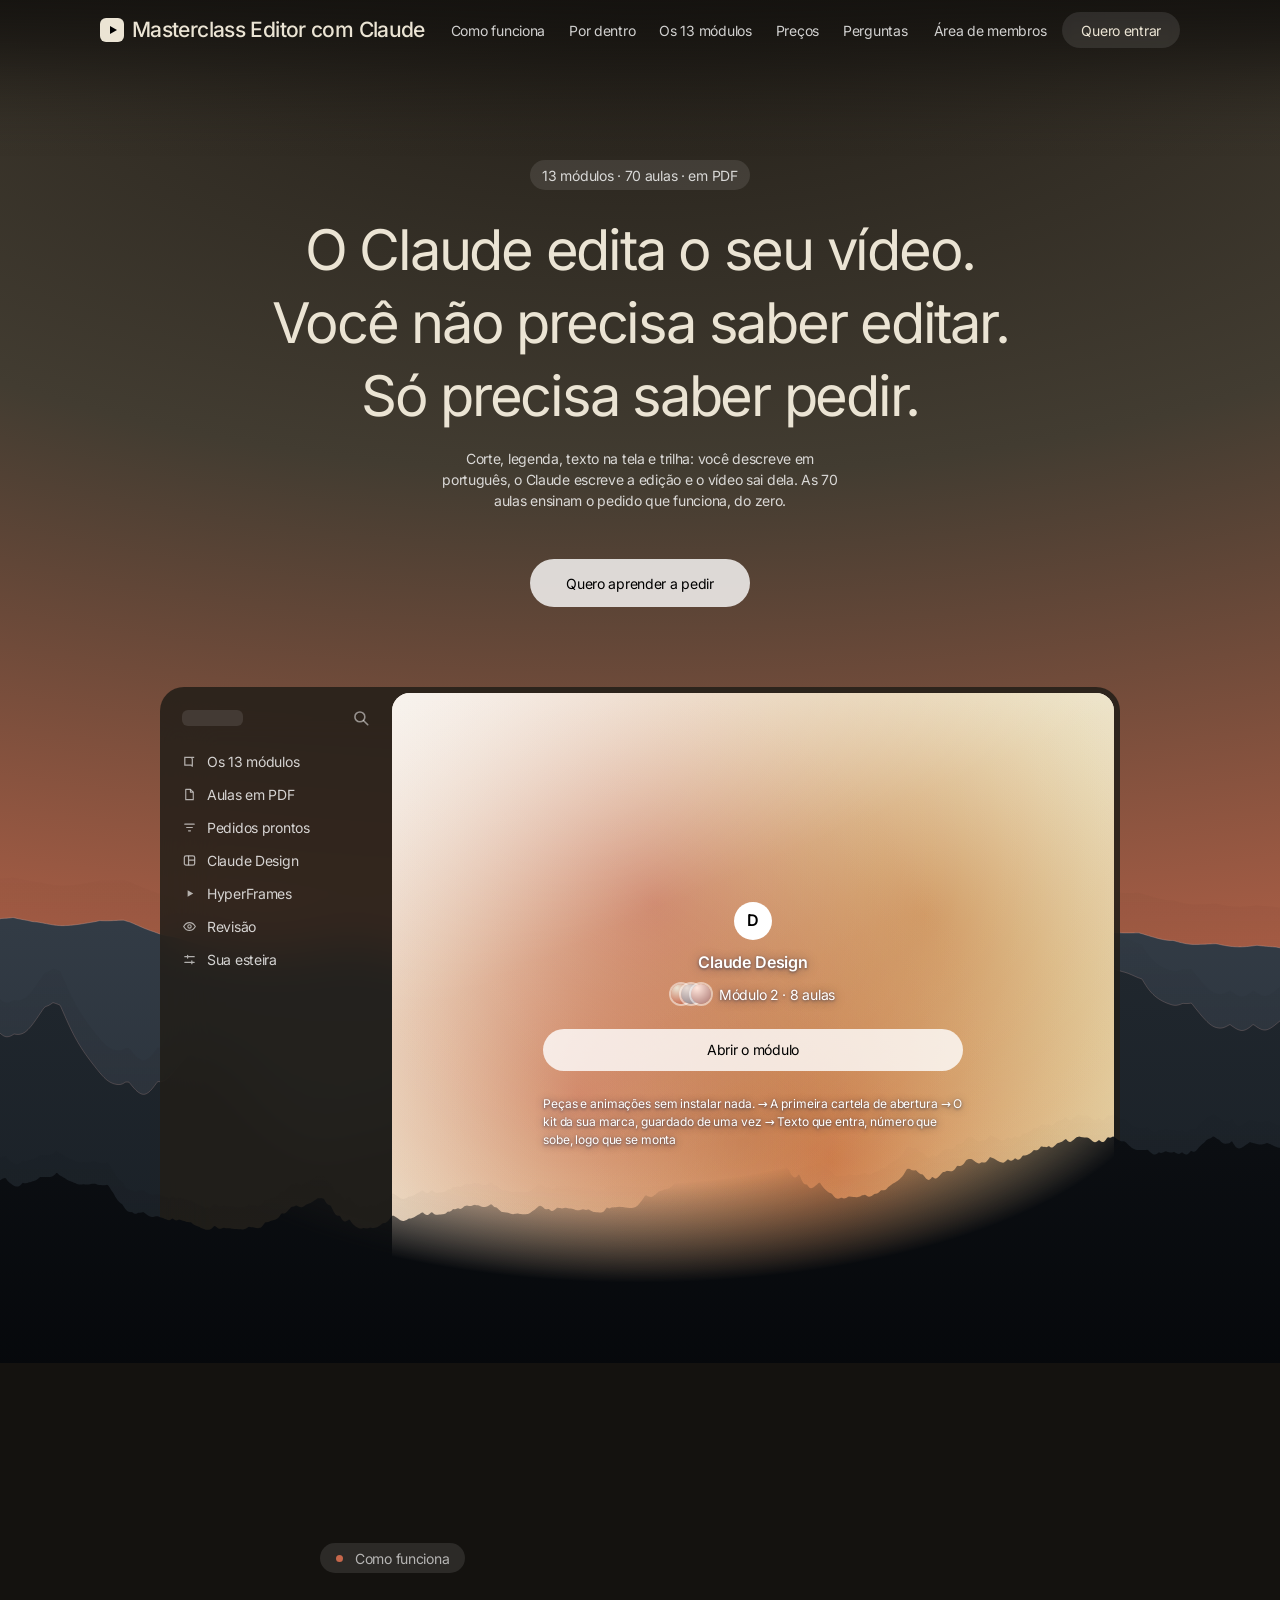
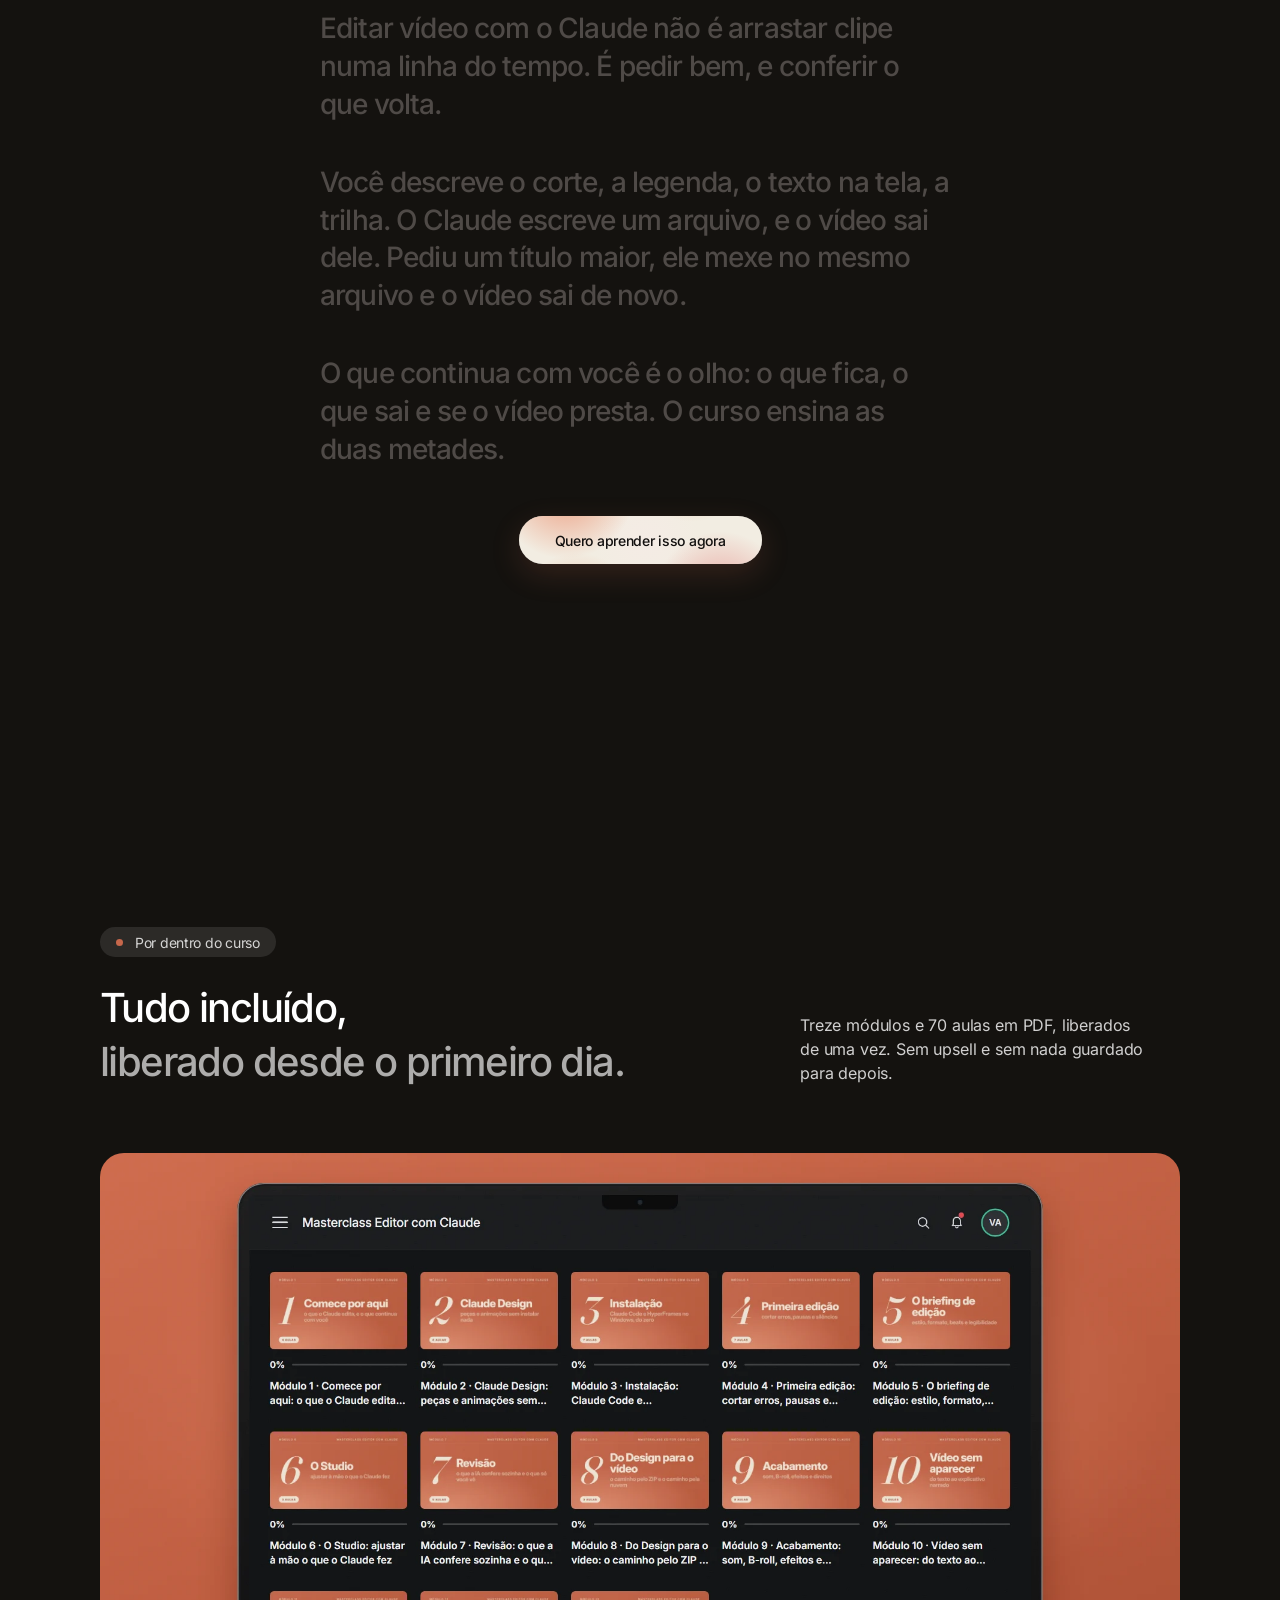
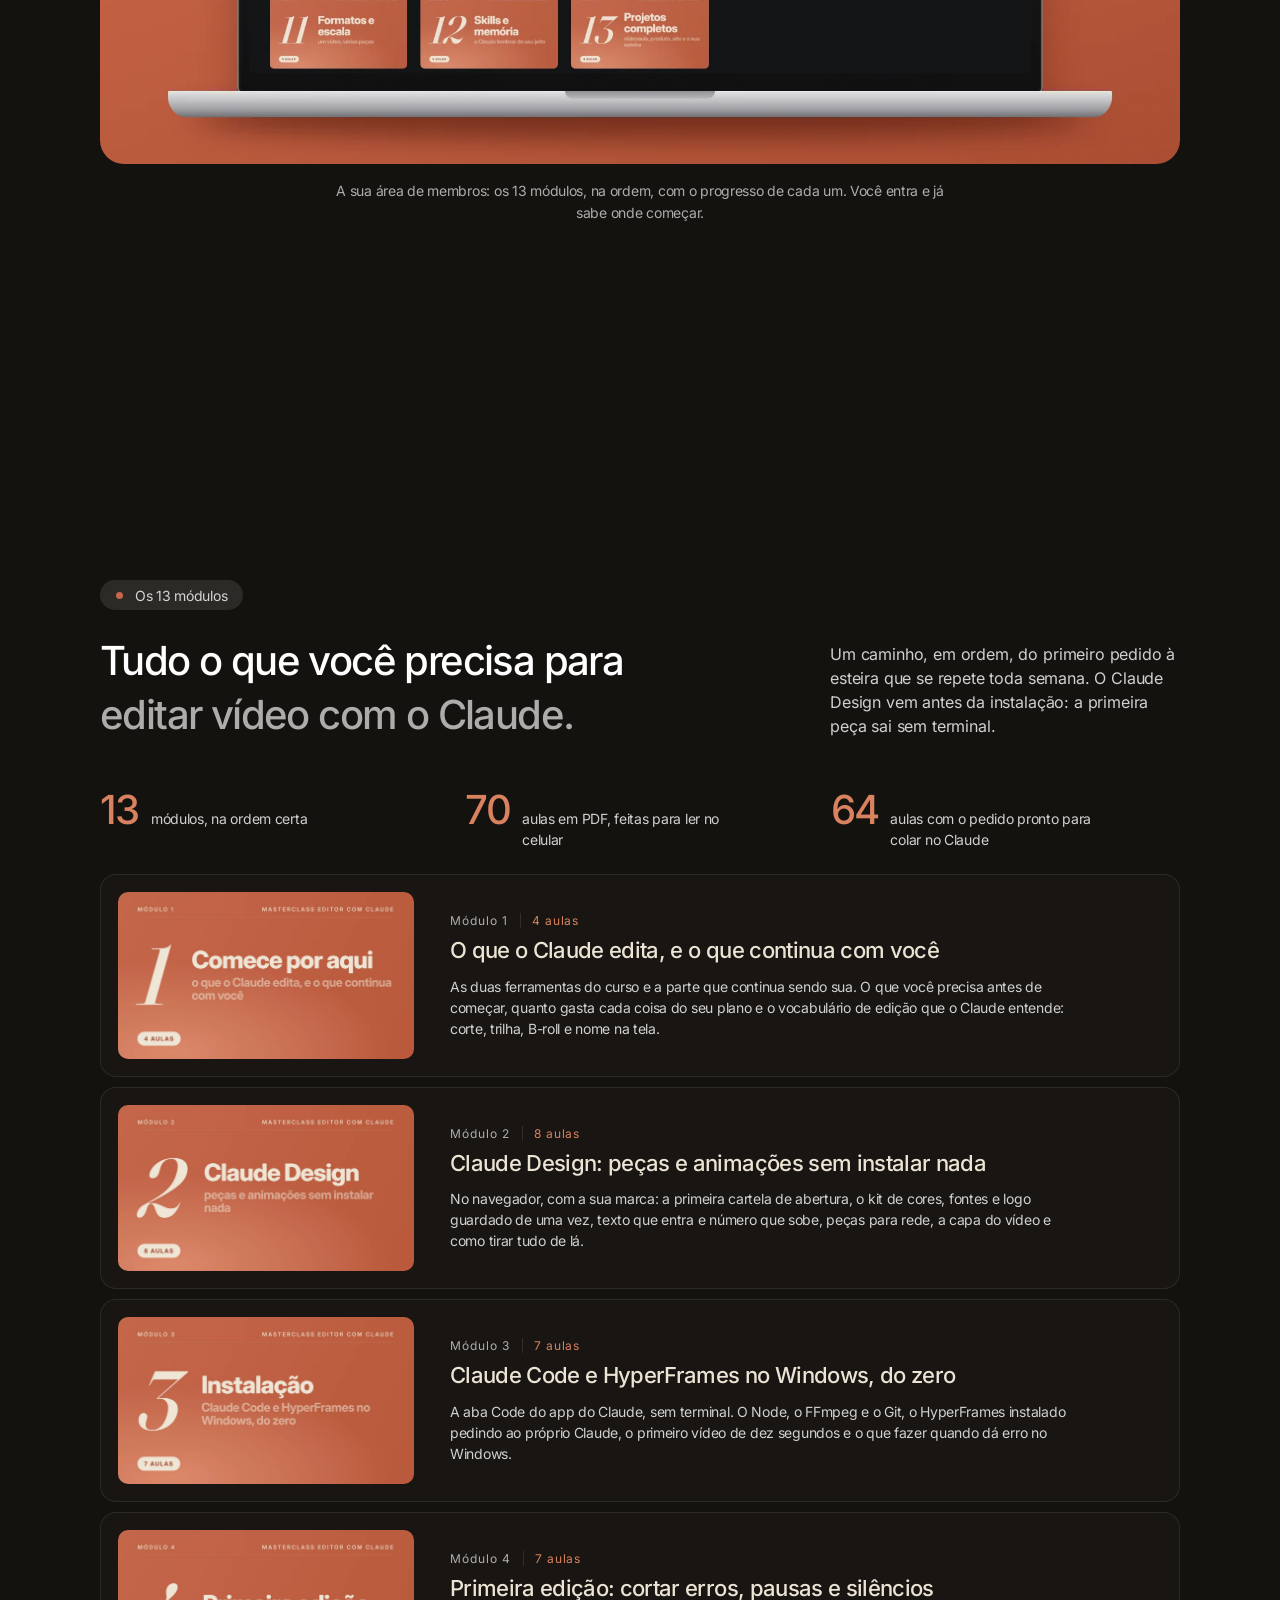
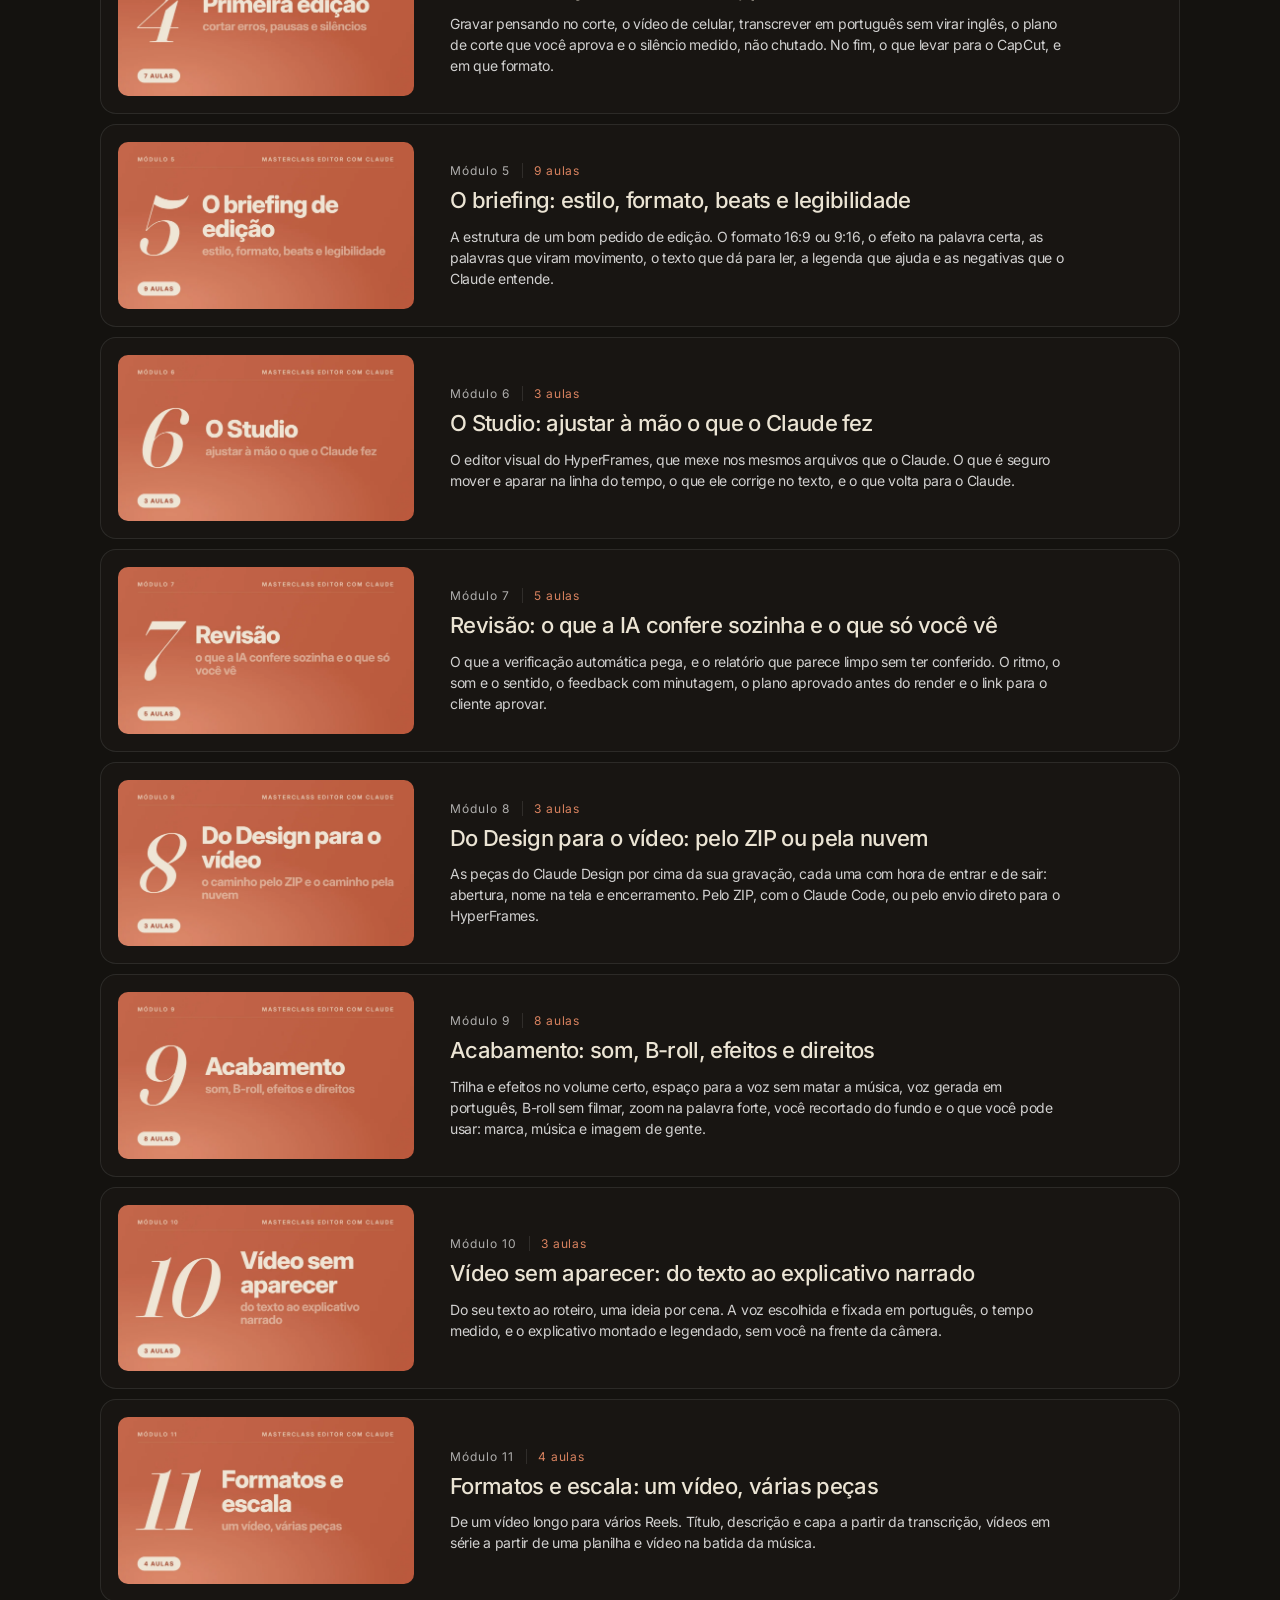
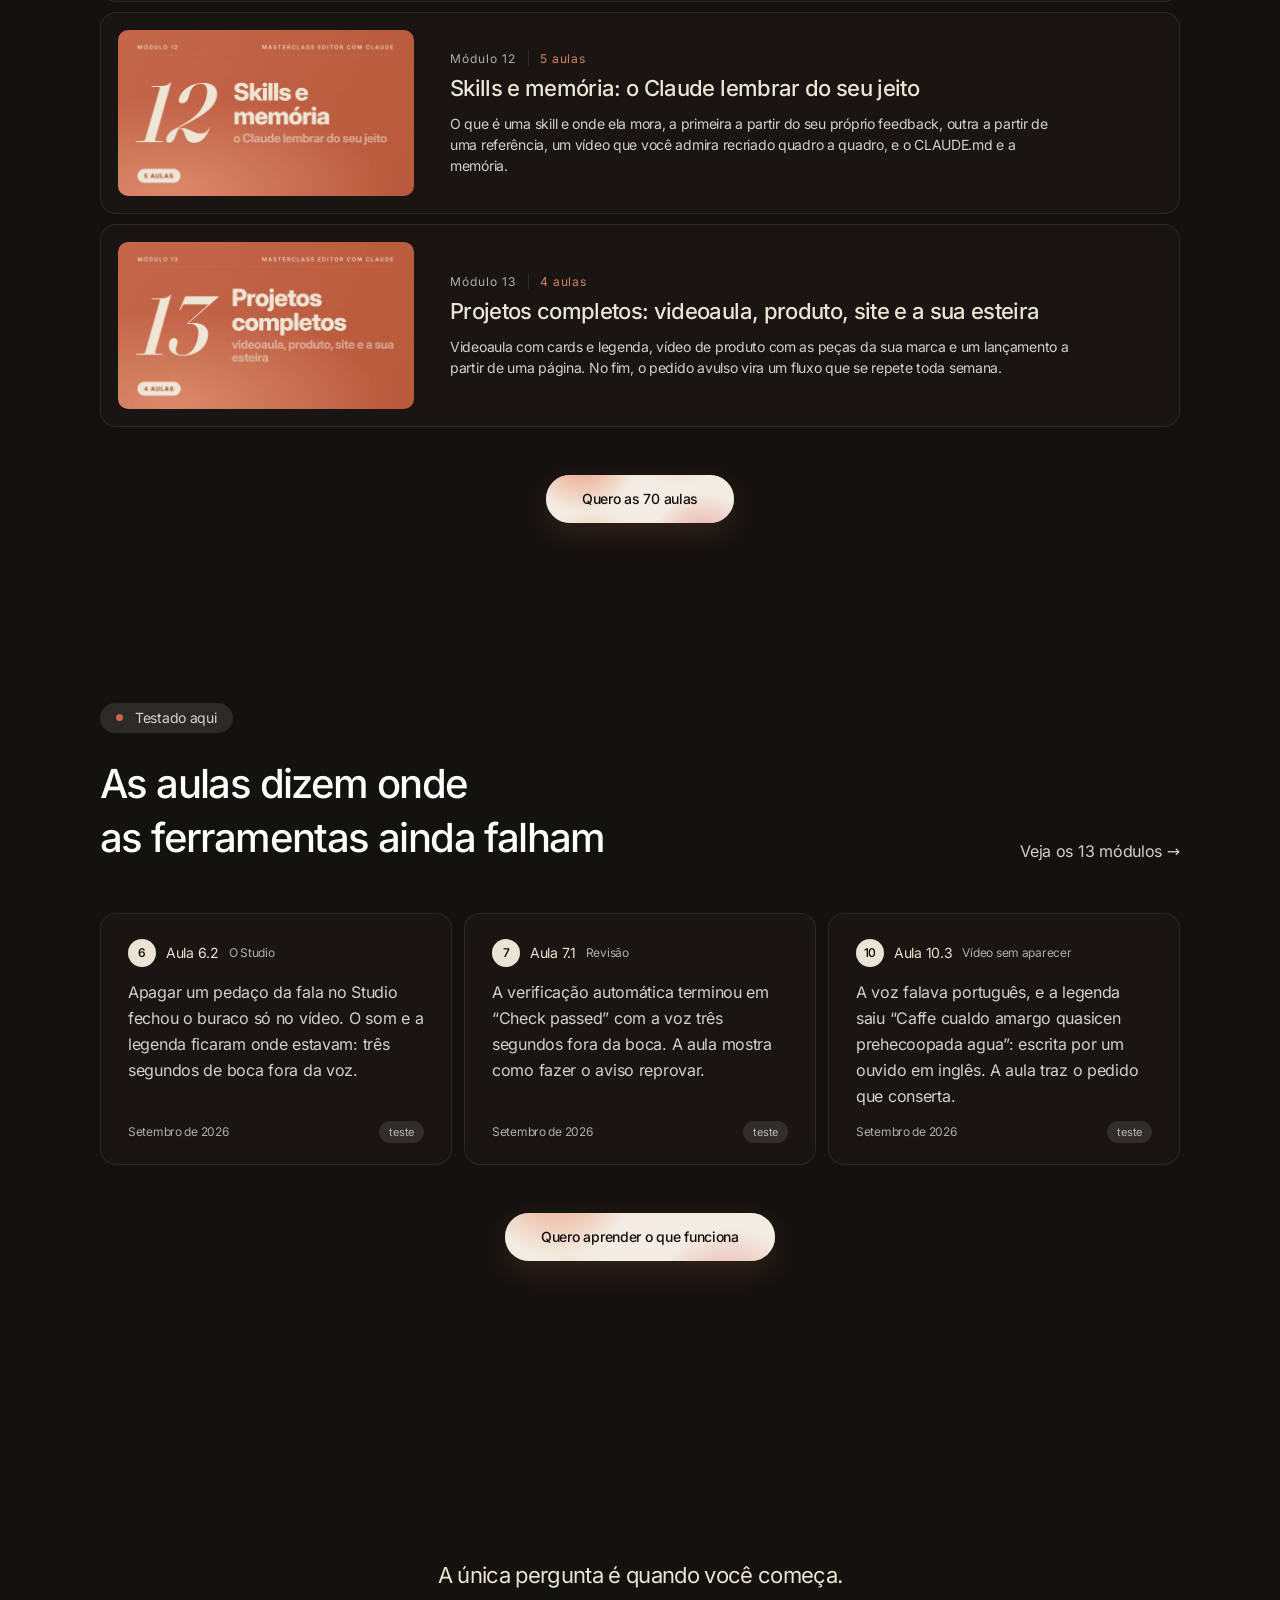
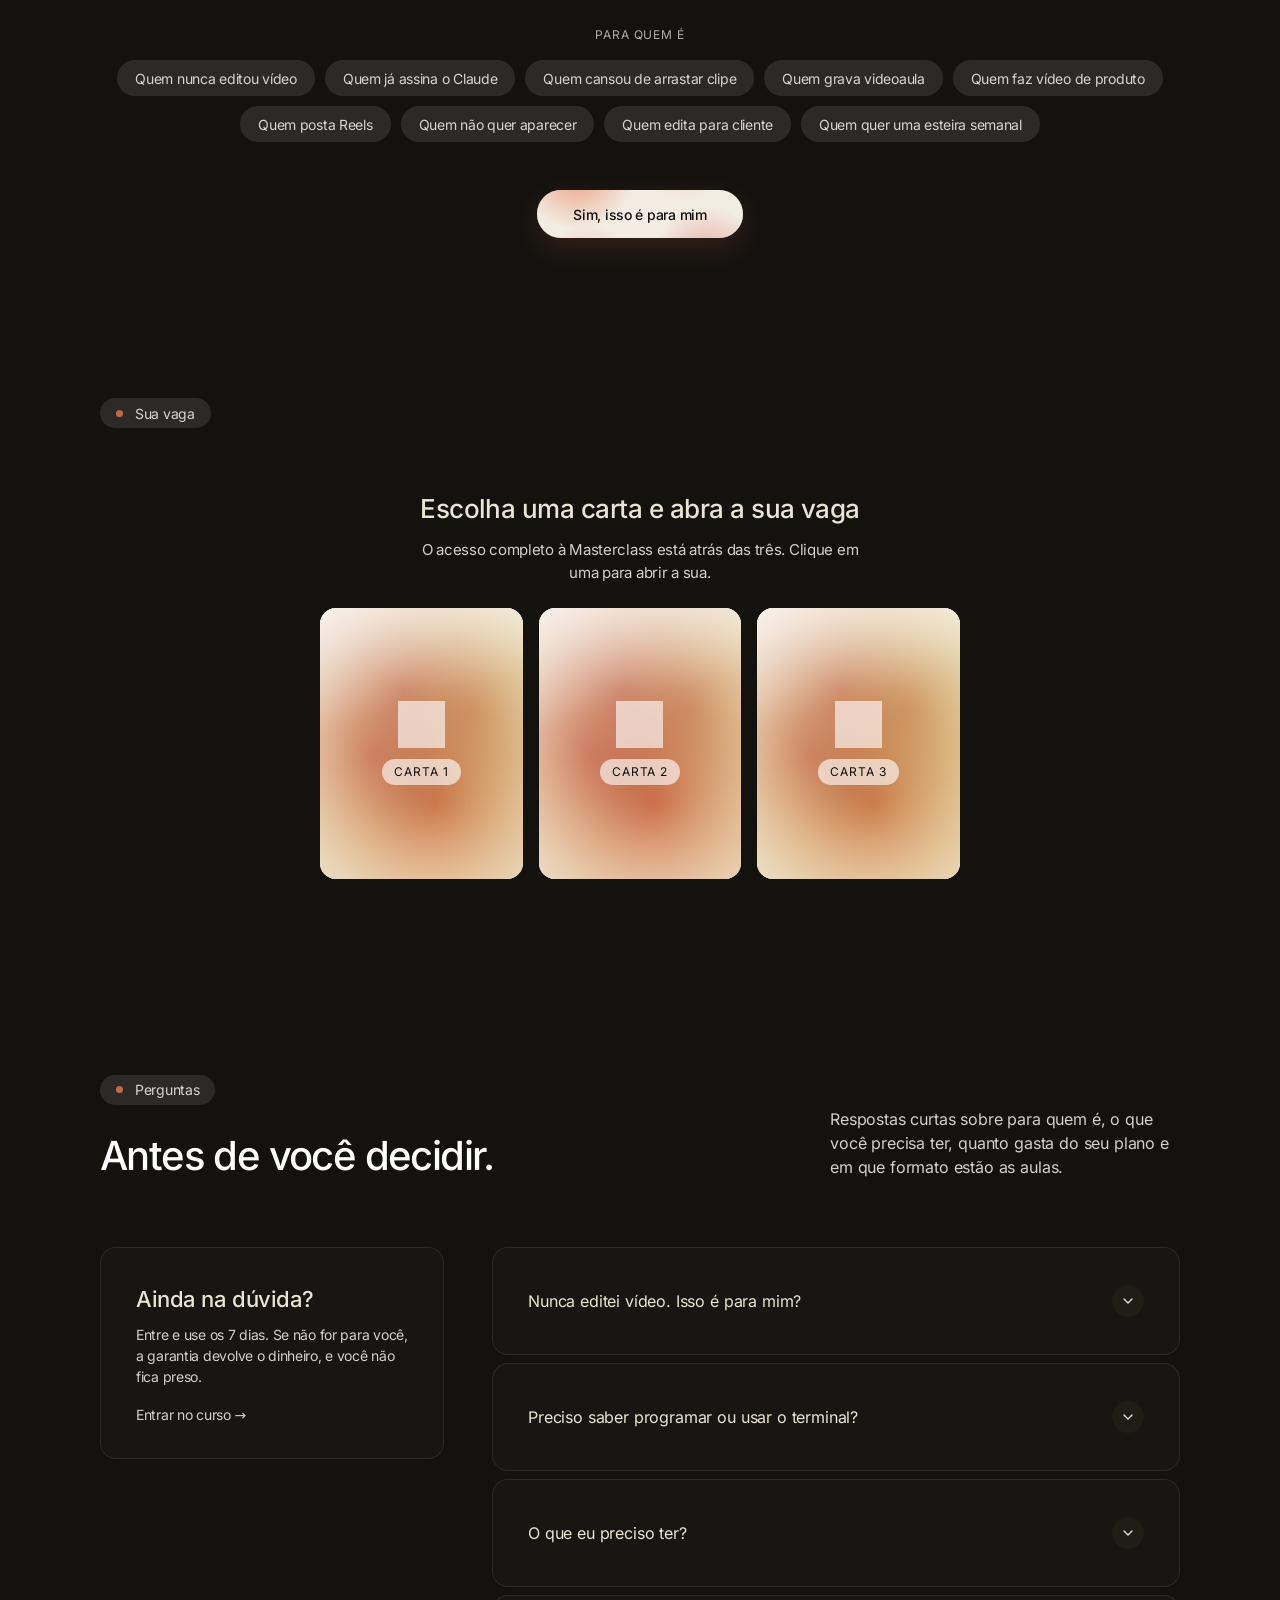
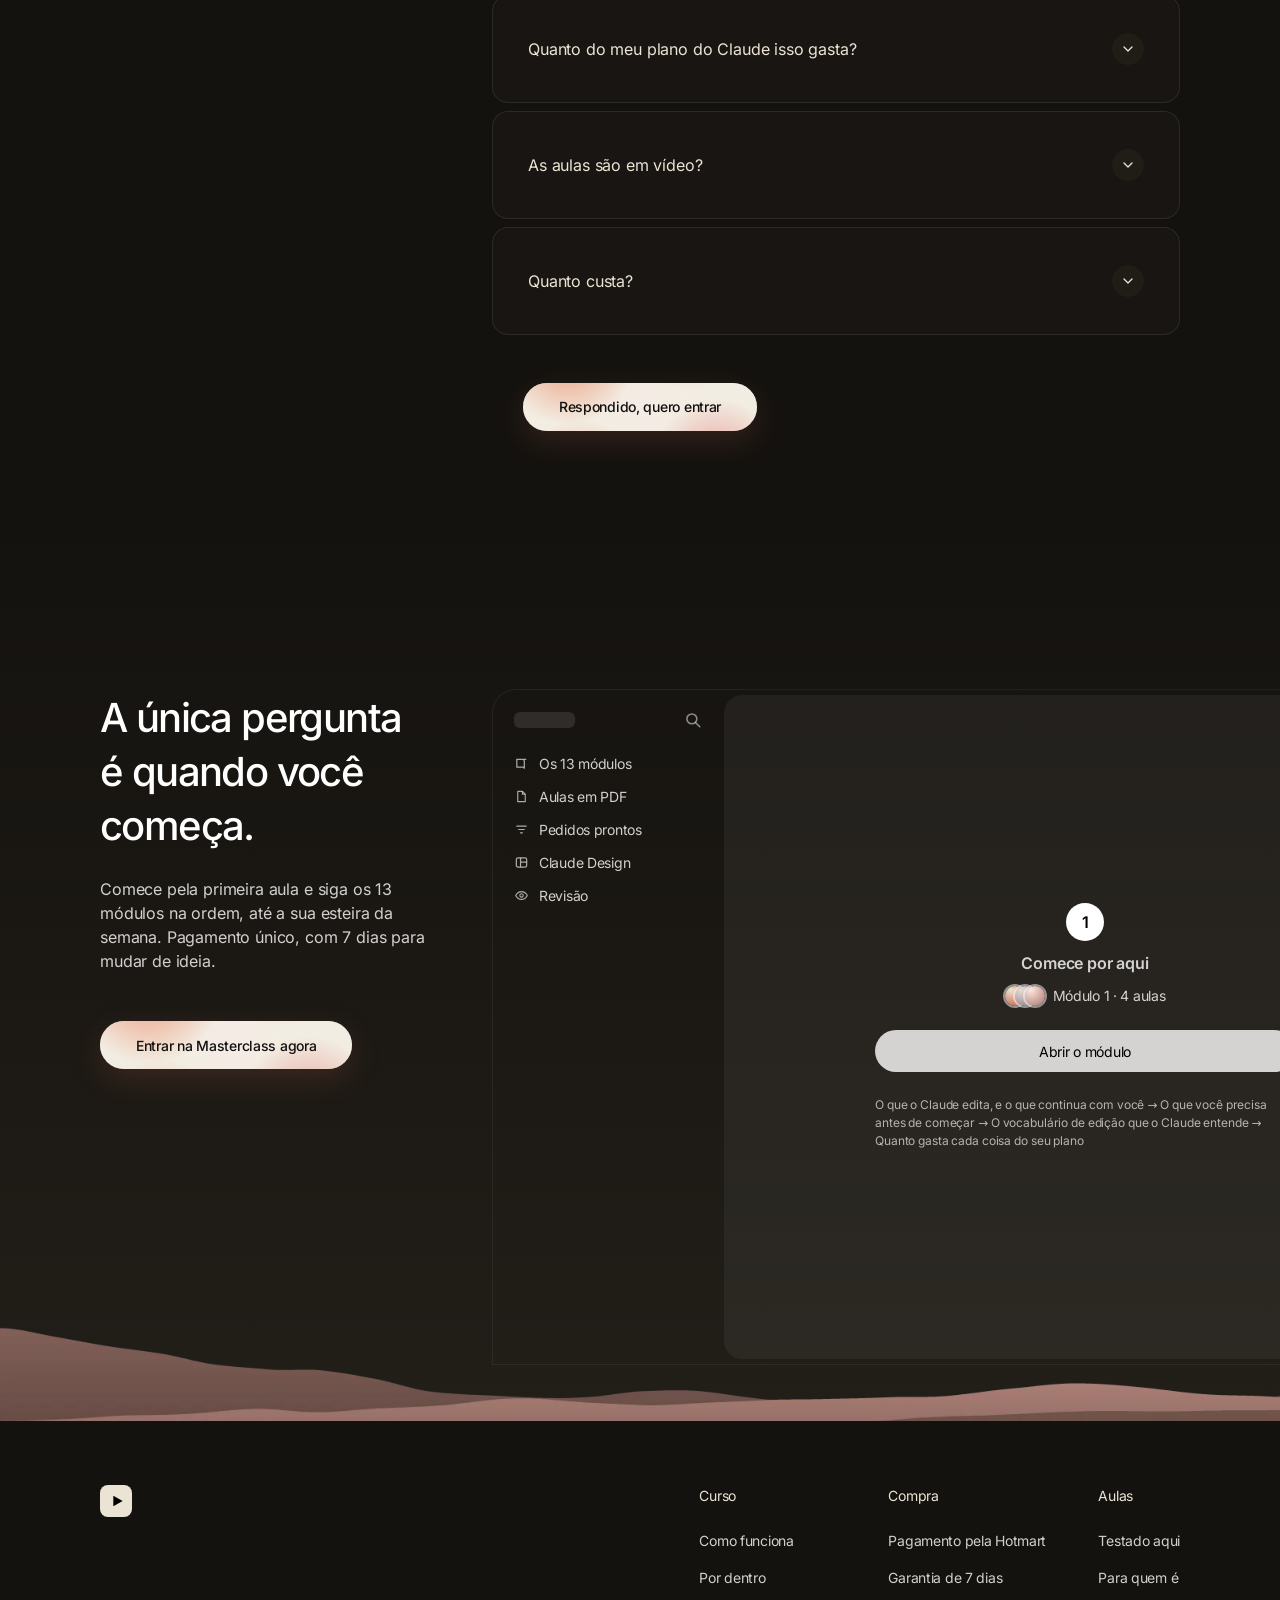
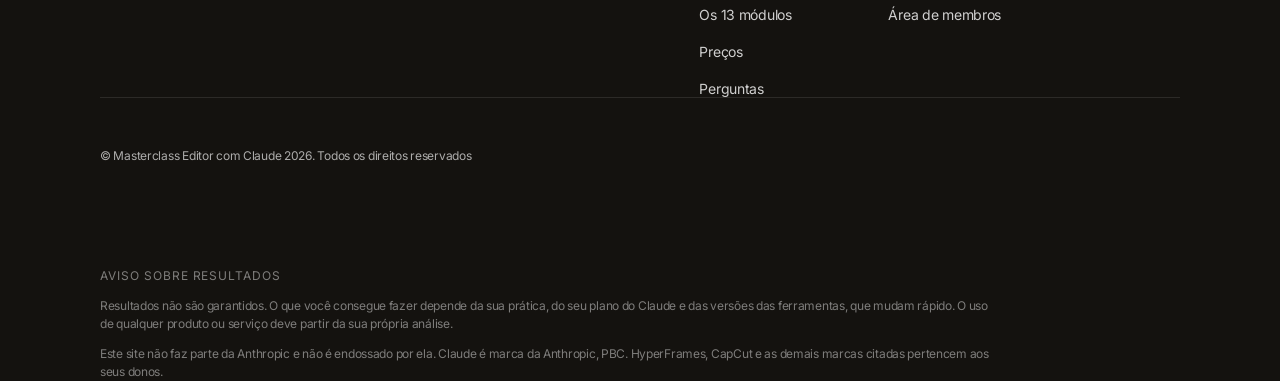
==== commit 4ea328e9: "Sai o bloco dos oito cartões; o título ganha persuasão O Vini não gostou da seção "O que você vai fa" ====
--- a/index.html
+++ b/index.html
@@ -3,8 +3,8 @@
 <head>
 <meta charset="utf-8">
 <meta name="viewport" content="width=device-width, initial-scale=1, viewport-fit=cover">
-<title>Masterclass Editor com Claude: você descreve o vídeo, o Claude escreve a edição</title>
-<meta name="description" content="Corte, legenda, texto na tela e trilha saem de um pedido bem feito. As 70 aulas da Masterclass Editor com Claude ensinam o Claude Code, o HyperFrames e o Claude Design, do zero, em treze módulos. Pagamento único, com 7 dias de garantia.">
+<title>Masterclass Editor com Claude: o Claude edita o seu vídeo, você só precisa saber pedir</title>
+<meta name="description" content="Você não precisa saber editar: corte, legenda, texto na tela e trilha saem de um pedido em português, e o Claude escreve a edição. As 70 aulas da Masterclass Editor com Claude ensinam o pedido que funciona, do zero, com o Claude Code, o HyperFrames e o Claude Design. Pagamento único, com 7 dias de garantia.">
 <meta name="color-scheme" content="dark">
 <link rel="icon" href="data:image/svg+xml,<svg xmlns='http://www.w3.org/2000/svg' viewBox='0 0 32 32'><rect width='32' height='32' rx='8' fill='%23EBE4D4'/><path d='M13 10.5v11l9-5.5z' fill='%23000'/></svg>">
 <link rel="stylesheet" href="assets/fonts.css">
@@ -109,10 +109,11 @@
         <span class="pill pill--plain">13 módulos &middot; 70 aulas &middot; em PDF</span>
         <!-- os espaços depois de cada <br> importam: no celular as quebras
              somem e as palavras precisam manter o espaço -->
-        <h1 class="t-hero">Você descreve o vídeo.<br> O Claude escreve a edição.<br> O olho continua seu.</h1>
-        <p class="hero__sub">Corte, legenda, texto na tela e trilha saem de um pedido bem feito. As 70
-          aulas ensinam o que pedir ao Claude e como conferir o que volta.</p>
-        <a class="btn btn--solid btn--lg" href="#pricing">Quero saber como</a>
+        <h1 class="t-hero">O Claude edita o seu vídeo.<br> Você não precisa saber editar.<br> Só precisa saber pedir.</h1>
+        <p class="hero__sub">Corte, legenda, texto na tela e trilha: você descreve em português, o
+          Claude escreve a edição e o vídeo sai dela. As 70 aulas ensinam o pedido que funciona, do
+          zero.</p>
+        <a class="btn btn--solid btn--lg" href="#pricing">Quero aprender a pedir</a>
       </div>
 
       <!-- o painel de membro: uma ilustração, escondida de leitores de tela -->
@@ -189,106 +190,6 @@
     </div>
   </section>
 
-  <!-- ═══════════ O QUE VOCÊ VAI FAZER ═══════════
-       As imagens saíram das próprias aulas: a página do PDF no celular e, ao
-       lado, o quadro do teste daquela aula. O gerador está em
-       masterclass-editor-claude/site/imagens.mjs. -->
-  <section id="uses" class="uses" data-sc-act="flow">
-    <div class="shell">
-      <div class="head">
-        <div class="head__main" data-sc-in>
-          <span class="pill"><i aria-hidden="true"></i>O que você vai fazer</span>
-          <h2 class="t-xl">O que um bom pedido faz,<br class="br-d"> <span class="t-dim">do primeiro vídeo à sua esteira da semana.</span></h2>
-        </div>
-        <p class="head__aside head__aside--wide" data-sc-in>Oito coisas que as aulas ensinam a fazer,
-          com o pedido pronto para colar. As imagens são das próprias aulas: a página do PDF e, ao
-          lado, o que saiu do teste.</p>
-      </div>
-
-      <div class="uses__grid" data-sc-in data-sc-stagger="50">
-        <article class="use rim">
-          <img class="use__img" src="assets/site/uso-1.webp" alt="A aula 3.5 aberta num celular, ao lado do primeiro vídeo do teste, com o título Meu primeiro vídeo" width="719" height="299" decoding="async" loading="lazy">
-          <p class="use__n">01</p>
-          <h3 class="use__h">O primeiro vídeo, só com um pedido</h3>
-          <p class="use__p">Você descreve o que quer ver. O Claude escreve a edição num arquivo, na
-            mesma linguagem das páginas de internet, e o HyperFrames transforma esse arquivo num MP4.</p>
-          <p class="use__p">No computador do curso, instalar o HyperFrames pedindo ao Claude levou
-            cerca de um minuto. O primeiro vídeo, de dez segundos, sai no mesmo módulo.</p>
-        </article>
-        <article class="use rim">
-          <img class="use__img" src="assets/site/uso-2.webp" alt="Quatro aulas do módulo 4 abertas em celulares: transcrever, o plano de corte, o silêncio medido e exportar" width="719" height="299" decoding="async" loading="lazy">
-          <p class="use__n">02</p>
-          <h3 class="use__h">Cortar erros, pausas e silêncios</h3>
-          <p class="use__p">O Claude propõe o plano de corte e você aprova antes de ele mexer no vídeo.
-            A pausa é medida na transcrição, com uma folga de cada lado para o corte não comer a
-            primeira sílaba.</p>
-          <p class="use__p">Depois, o rascunho para testar, a qualidade alta para entregar e o que
-            levar para o CapCut, se você quiser terminar no seu editor.</p>
-        </article>
-        <article class="use rim">
-          <img class="use__img" src="assets/site/uso-3.webp" alt="Quatro aulas do módulo 2 abertas em celulares: a primeira peça, o kit da marca, animar e peças para rede" width="719" height="299" decoding="async" loading="lazy">
-          <p class="use__n">03</p>
-          <h3 class="use__h">Peças da sua marca, sem instalar nada</h3>
-          <p class="use__p">No Claude Design, dentro do navegador: cartela de abertura, texto que
-            entra, número que sobe e logo que se monta. As cores, as fontes e o logo da sua marca
-            ficam guardados de uma vez.</p>
-          <p class="use__p">No teste, a cartela de abertura ficou pronta em uns 30 segundos. Depois as
-            peças vão para cima da sua gravação: abertura, nome na tela e encerramento.</p>
-        </article>
-        <article class="use rim">
-          <img class="use__img" src="assets/site/uso-4.webp" alt="A aula 5.4 aberta num celular, ao lado do nome na tela feito no teste: Ana Souza, barista" width="719" height="299" decoding="async" loading="lazy">
-          <p class="use__n">04</p>
-          <h3 class="use__h">Texto na tela, no segundo certo</h3>
-          <p class="use__p">O Claude não assiste ao seu vídeo: ele lê a sua fala, palavra por palavra,
-            com o segundo de cada uma. Por isso o pedido que funciona é &ldquo;quando eu disser X,
-            entra Y&rdquo;.</p>
-          <p class="use__p">E o texto que dá para ler: tamanho, tempo, contraste e lugar. O catálogo
-            tem 387 peças prontas, de transição a nome na tela, chamadas pelo nome.</p>
-        </article>
-        <article class="use rim">
-          <img class="use__img" src="assets/site/uso-5.webp" alt="A aula 10.3 aberta num celular, ao lado de um quadro do explicativo sobre café, narrado e legendado" width="719" height="299" decoding="async" loading="lazy">
-          <p class="use__n">05</p>
-          <h3 class="use__h">Vídeo explicativo, sem aparecer</h3>
-          <p class="use__p">Do seu texto sai o roteiro, uma ideia por cena. A voz é escolhida e fixada
-            em português, e é ela que decide quanto o vídeo dura.</p>
-          <p class="use__p">O explicativo sai montado e legendado. A aula mostra o erro que deixou a
-            legenda do teste em inglês inventado, e o pedido que conserta.</p>
-        </article>
-        <article class="use rim">
-          <img class="use__img" src="assets/site/uso-6.webp" alt="A aula 11.3 aberta num celular, ao lado de três episódios verticais de uma série sobre café, feitos a partir de uma planilha" width="719" height="299" decoding="async" loading="lazy">
-          <p class="use__n">06</p>
-          <h3 class="use__h">Uma série inteira a partir de uma planilha</h3>
-          <p class="use__p">Um modelo com lacunas e uma planilha com uma linha por vídeo: um comando
-            renderiza todos. E de um vídeo longo saem vários Reels.</p>
-          <p class="use__p">O título, a descrição e a capa saem da transcrição do próprio vídeo. E tem o
-            vídeo na batida da música, com fotos e cortes no tempo certo.</p>
-        </article>
-        <article class="use rim">
-          <img class="use__img" src="assets/site/uso-7.webp" alt="A aula 13.3 aberta num celular, ao lado do vídeo feito a partir da página de uma cafeteria" width="719" height="299" decoding="async" loading="lazy">
-          <p class="use__n">07</p>
-          <h3 class="use__h">Do site para o vídeo</h3>
-          <p class="use__p">A skill de lançamento parte de um endereço: captura a página, pega a marca
-            e monta o vídeo. A aula mostra o que a captura traz e o que ela deixa de fora.</p>
-          <p class="use__p">No mesmo módulo: videoaula com cards e legenda, vídeo de produto com as
-            peças da sua marca e a sua esteira da semana.</p>
-        </article>
-        <article class="use rim">
-          <img class="use__img" src="assets/site/uso-8.webp" alt="A aula 12.2 aberta num celular, ao lado do quadro feito com a primeira skill, com a tarja de Ana Souza" width="719" height="299" decoding="async" loading="lazy">
-          <p class="use__n">08</p>
-          <h3 class="use__h">O Claude lembrar do seu jeito</h3>
-          <p class="use__p">A correção que você repete vira uma skill: um arquivo que o Claude consulta
-            sozinho. A primeira sai do seu próprio feedback; outra, de um vídeo que você admira.</p>
-          <p class="use__p">E o CLAUDE.md e a memória: o que você escreve, o que o Claude anota, e onde
-            cada um fica entre uma conversa e outra.</p>
-        </article>
-      </div>
-
-      <div class="cta-band" data-sc-in>
-        <a class="btn btn--lg btn--mesh" href="#pricing">Quero fazer isso com o Claude</a>
-      </div>
-    </div>
-  </section>
-
   <!-- ═══════════ POR DENTRO ═══════════ -->
   <section id="features" class="tour" data-sc-act="flow">
     <div class="shell">
@@ -703,7 +604,6 @@
       </div>
       <div class="foot__col">
         <p class="foot__h">Aulas</p>
-        <a href="#uses">O que você vai fazer</a>
         <a href="#results">Testado aqui</a>
         <a href="#who">Para quem é</a>
       </div>
--- a/style.css
+++ b/style.css
@@ -1558,8 +1558,8 @@
 }
 
 /* ═══════════════════════════ as imagens do site, nos blocos desta página ══
-   Nesta página, as imagens saíram das próprias aulas (a página do PDF e o
-   quadro do teste), geradas por masterclass-editor-claude/site/imagens.mjs.
+   Nesta página, as imagens são as capas dos módulos e o notebook com a área
+   de membros, geradas por masterclass-editor-claude/site/imagens.mjs.
    Cada uma entra no bloco que já existia, dentro da mesma superfície de vidro. */
 
 /* marca do Trustpilot na tira de números */
@@ -2197,3 +2197,7 @@
 
 /* as duas cartas que não foram escolhidas recuam fechadas, sem virar */
 .pcard.is-rest { animation: pcard-dim 0.5s var(--ease-ref) both; }
+
+/* no celular as quebras do título somem de propósito; o balanceamento divide as
+   linhas por igual e não deixa uma palavra sozinha na última */
+@media (max-width: 809px) { .t-hero { text-wrap: balance; } }
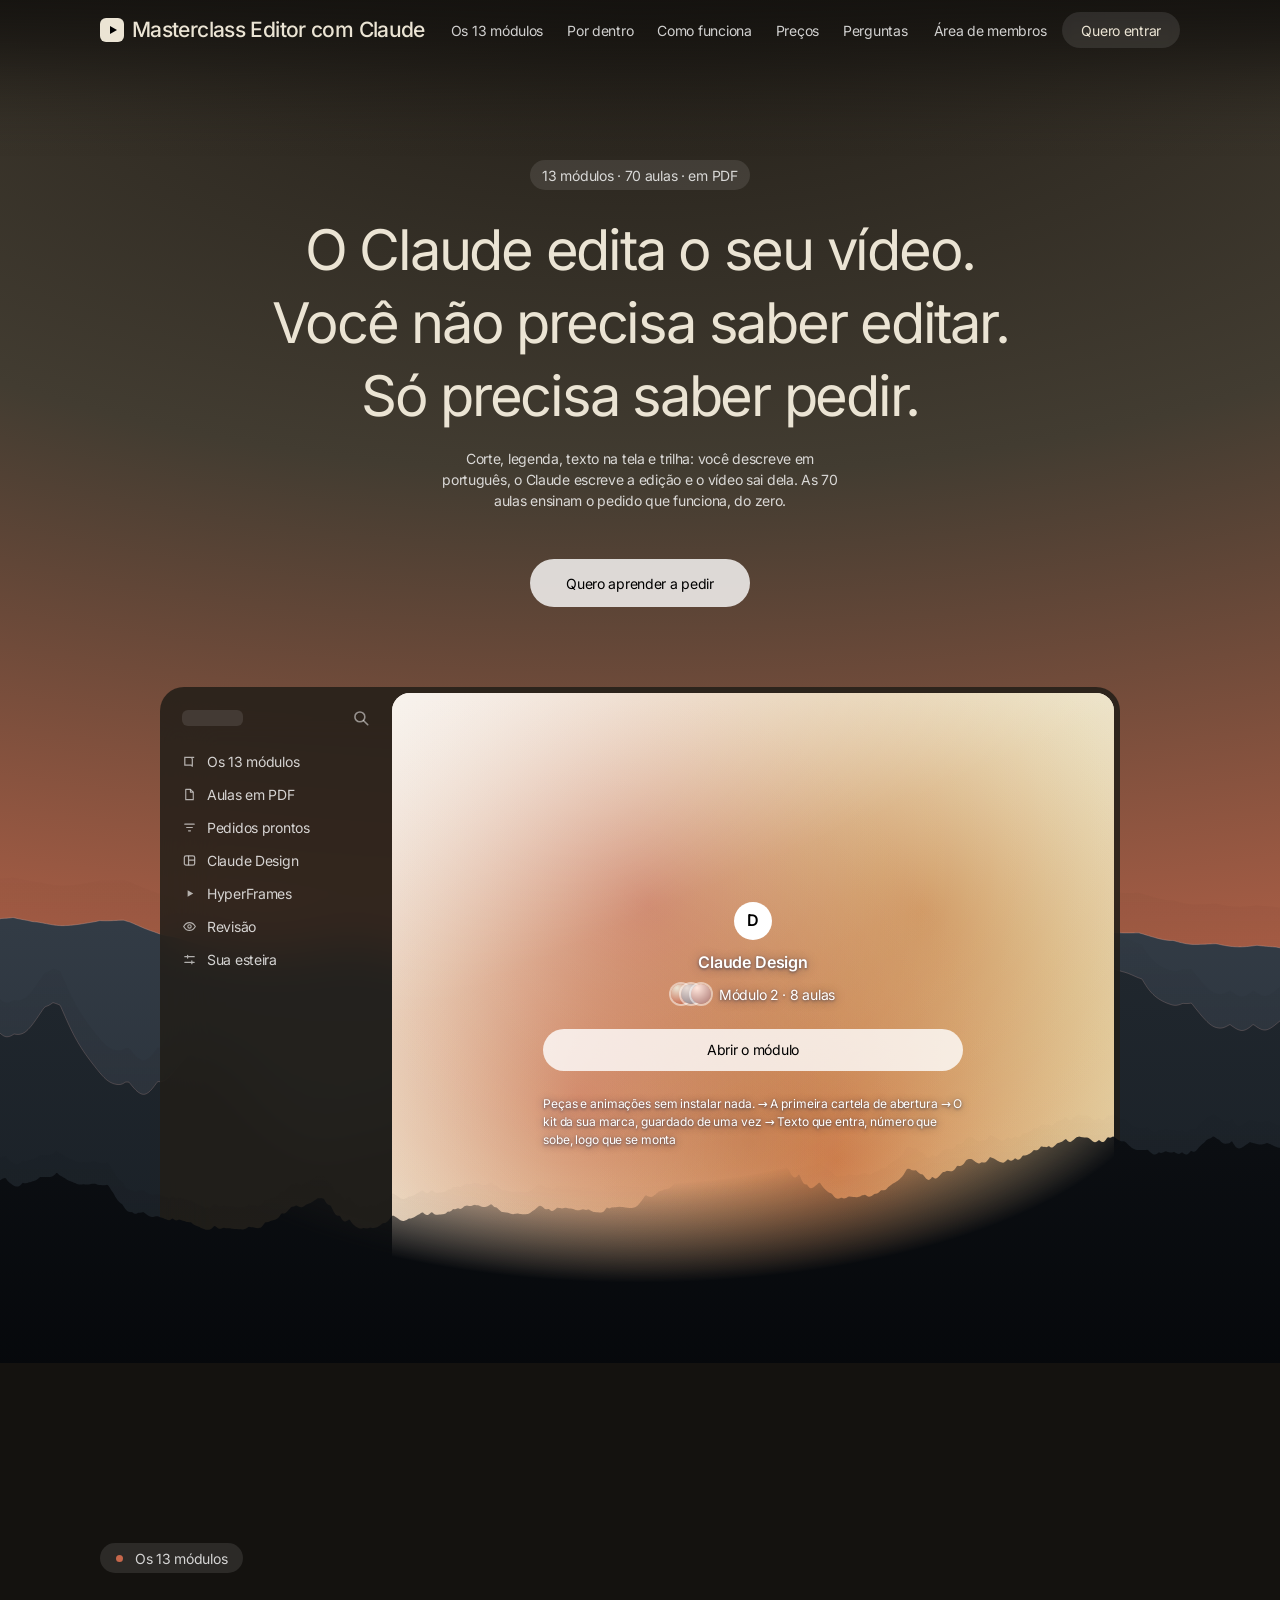
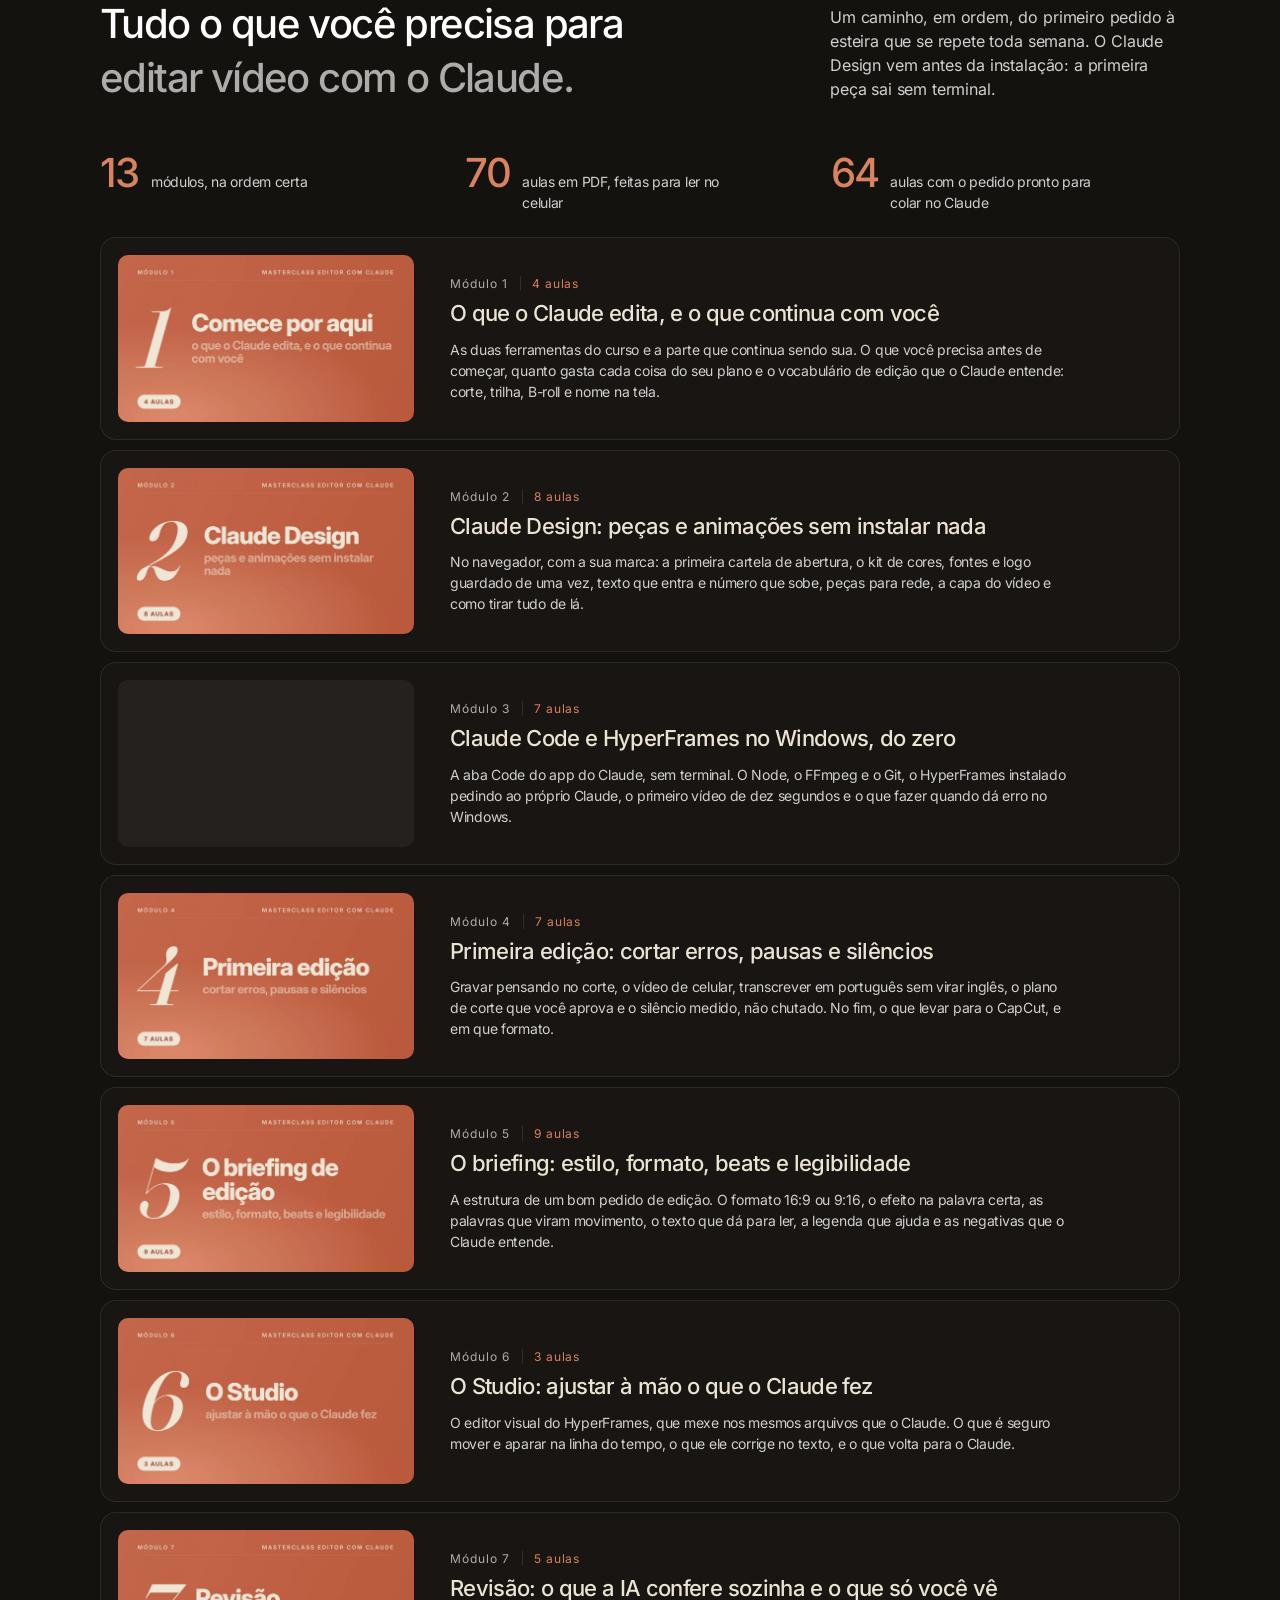
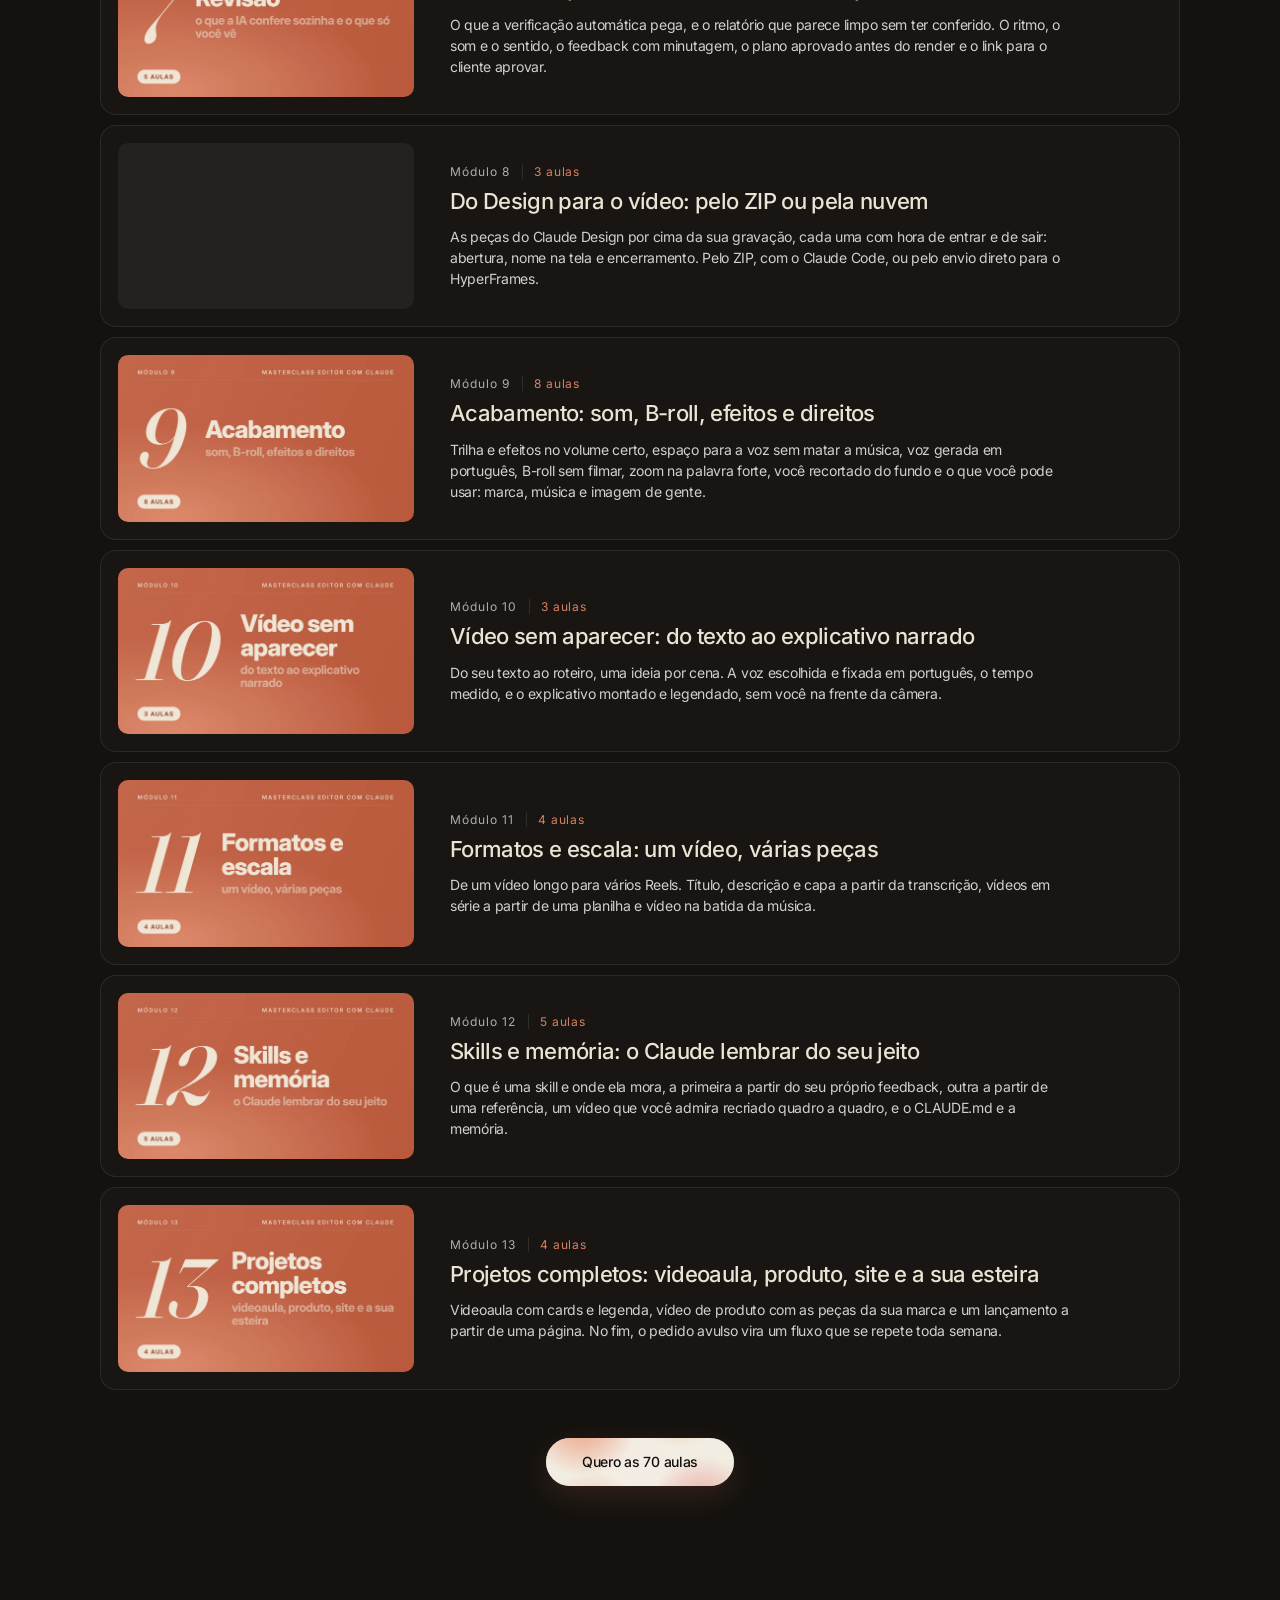
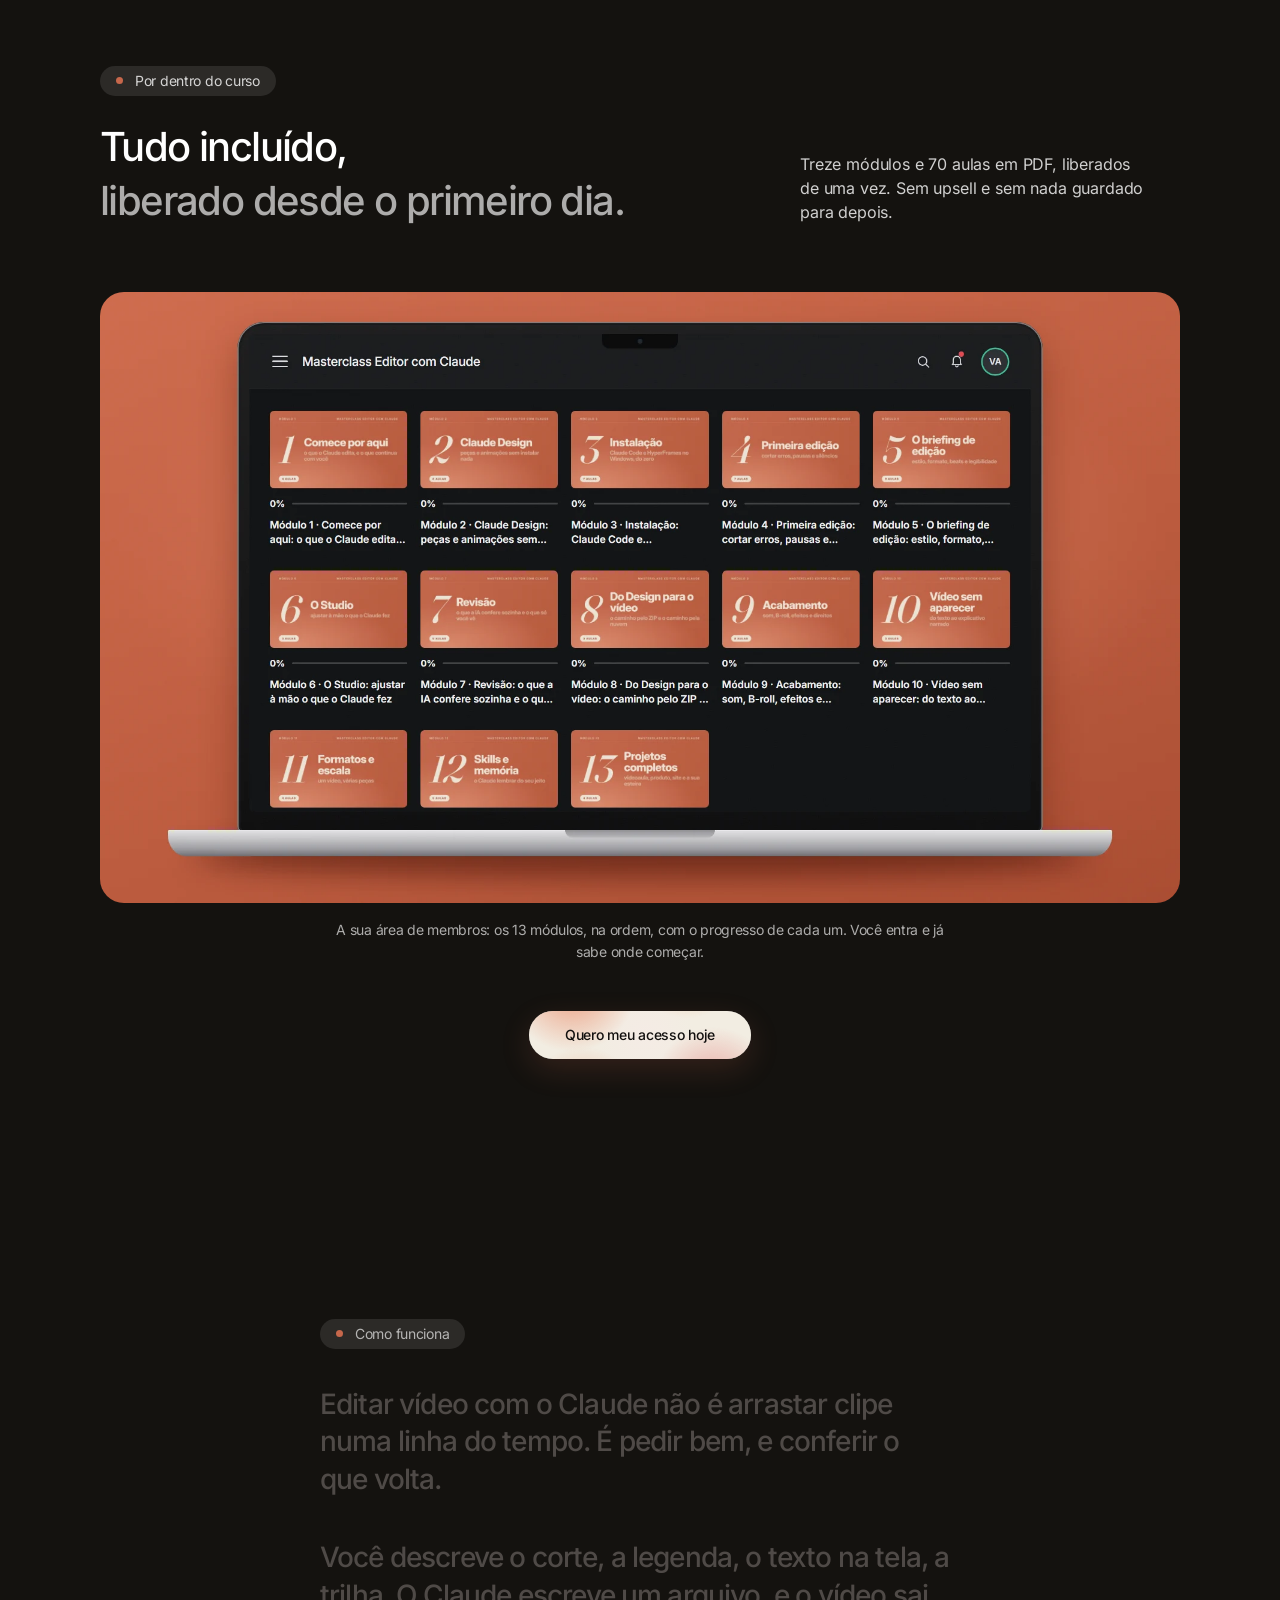
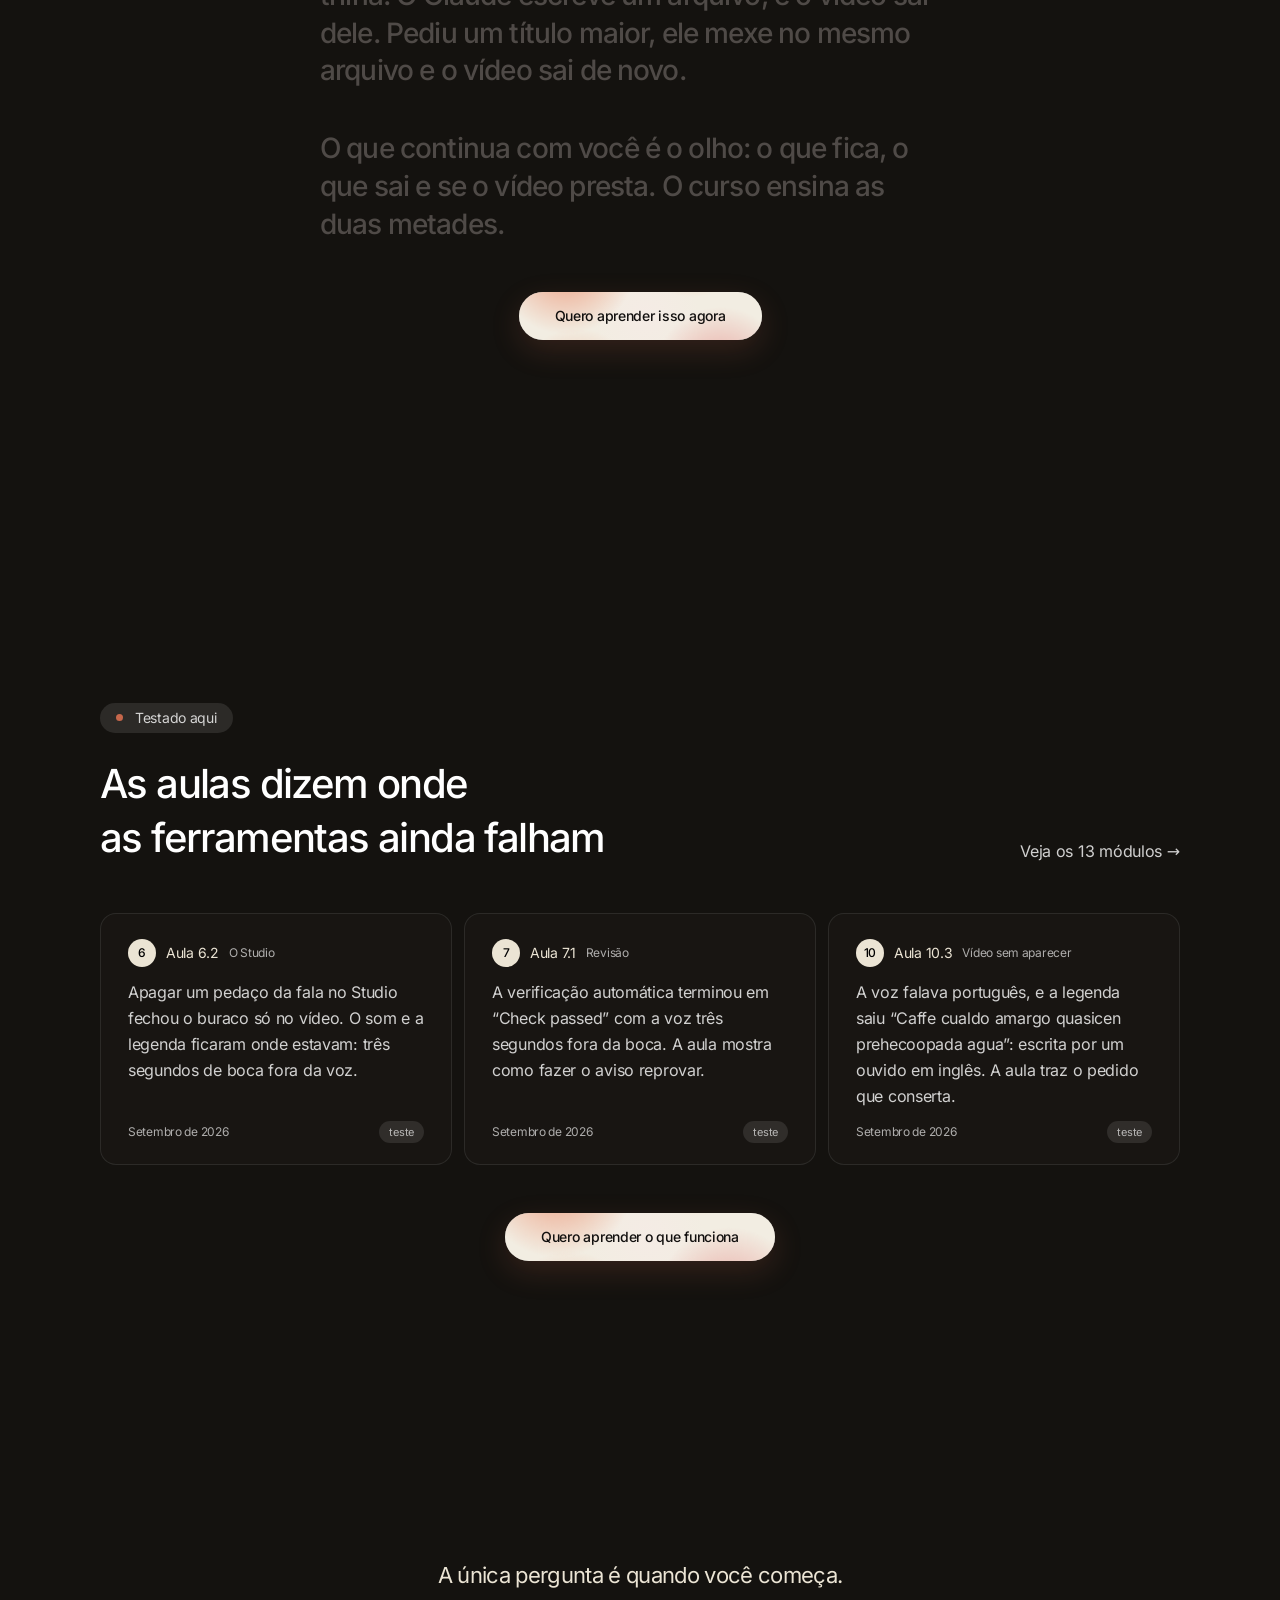
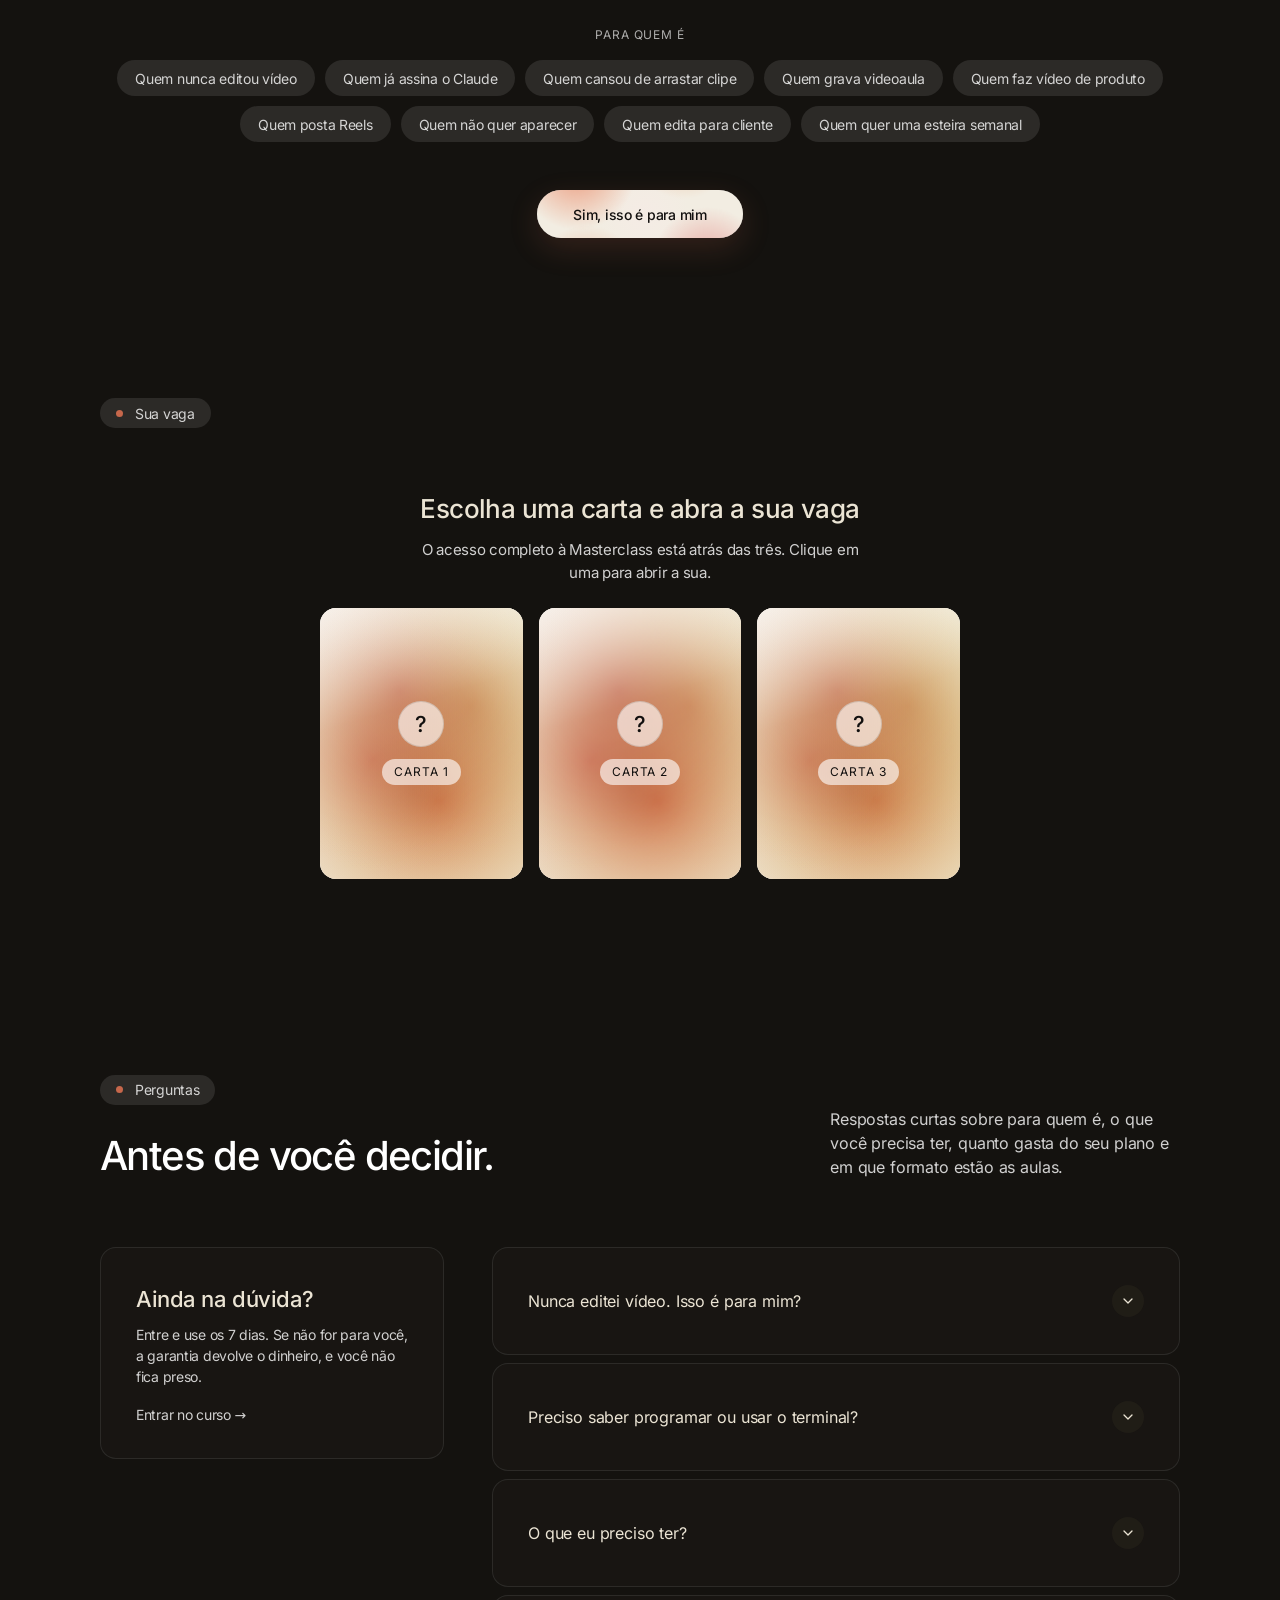
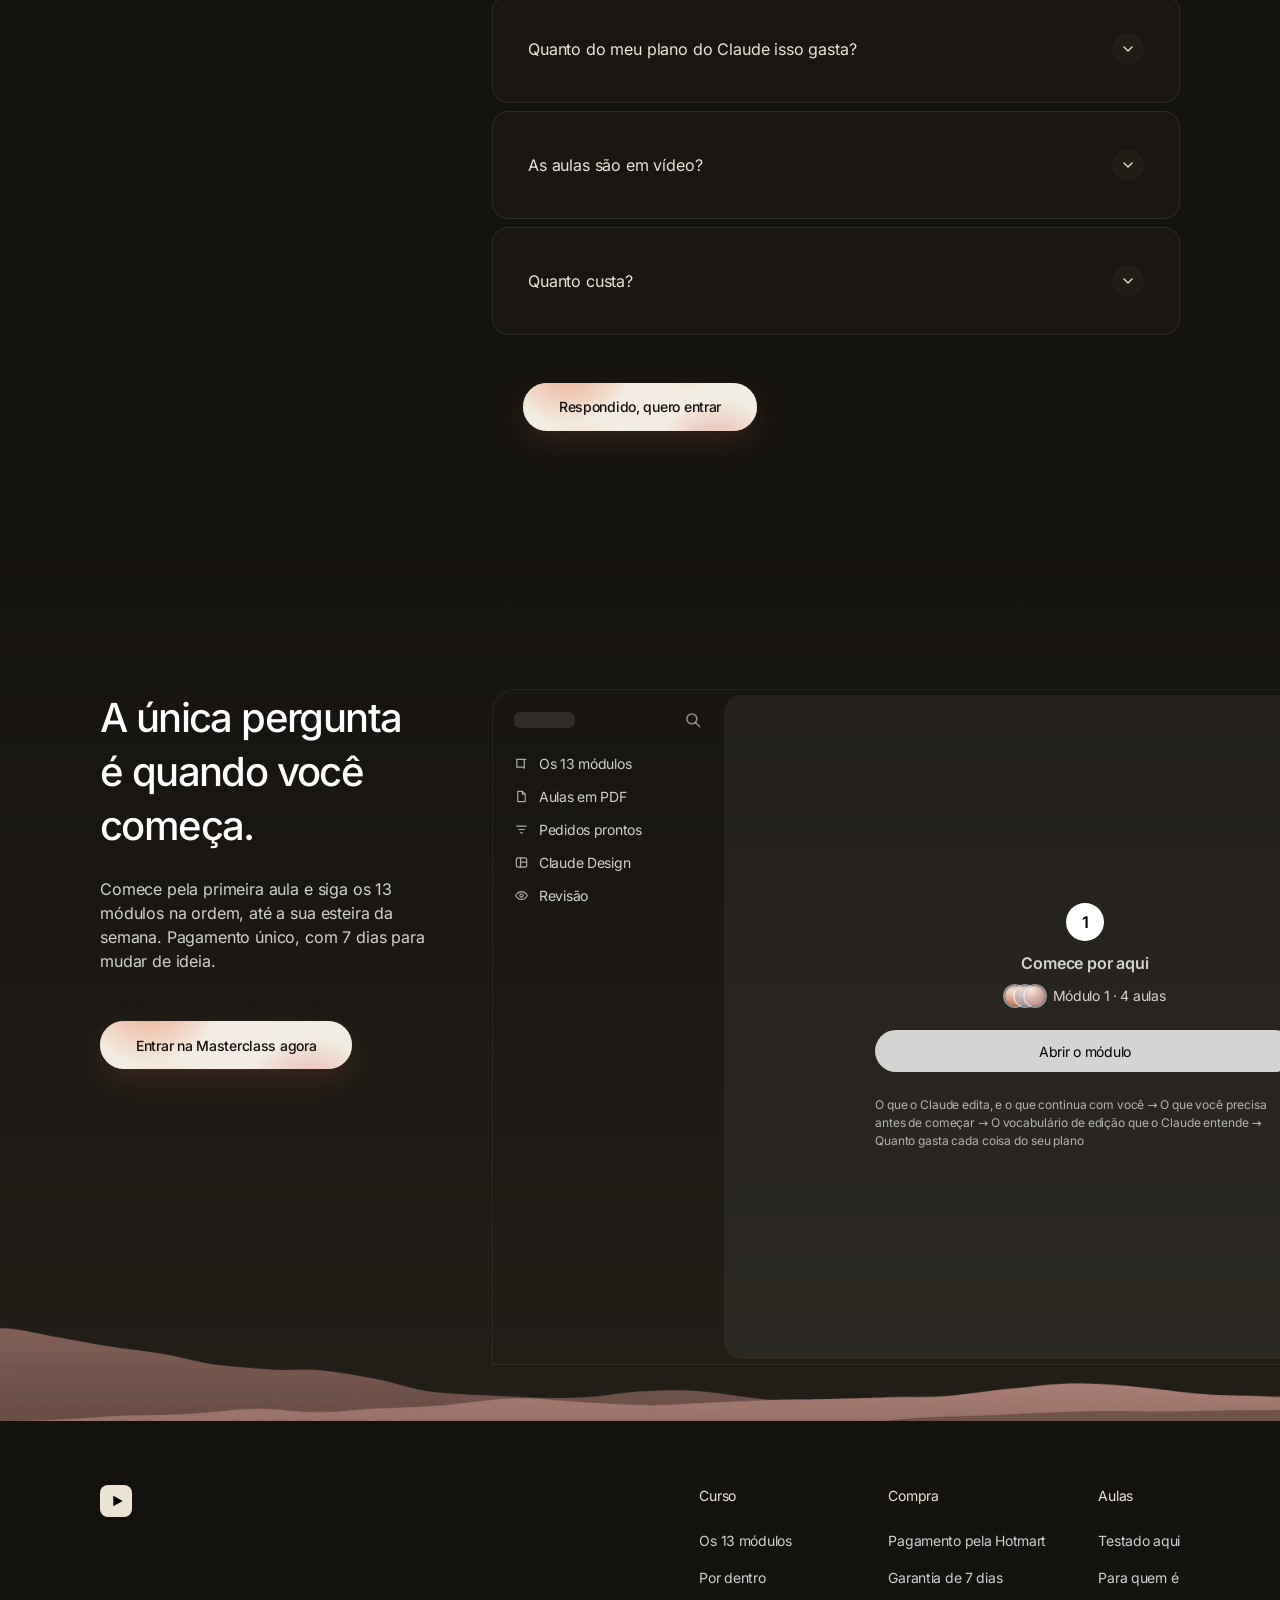
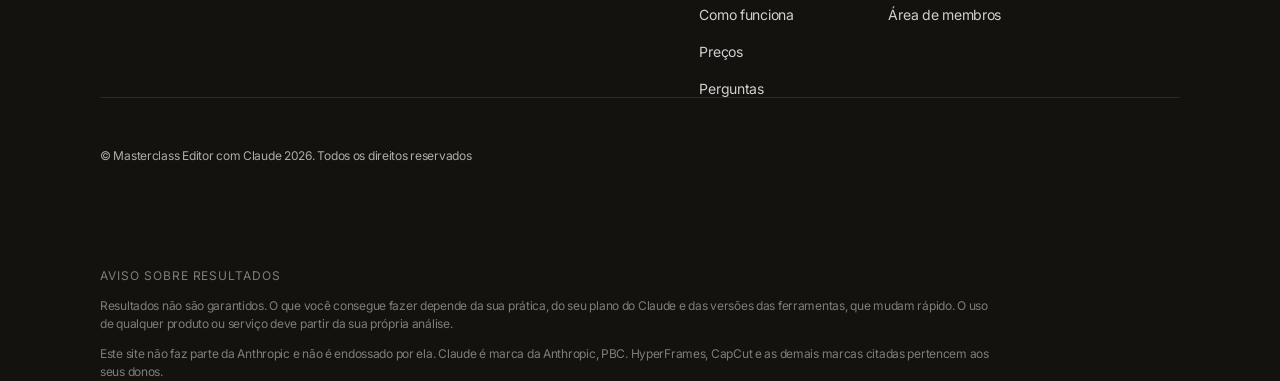
==== commit 77ad42d8: "Os 13 módulos sobem para o lugar do "Como funciona" A pedido do Vini, a lista dos 13 módulos passa a" ====
--- a/index.html
+++ b/index.html
@@ -55,7 +55,7 @@
   </defs>
 </svg>
 
-<a class="f-skip" href="#about">Pular para o conteúdo</a>
+<a class="f-skip" href="#modules">Pular para o conteúdo</a>
 
 <!-- ═══════════ TOPO ═══════════ -->
 <header class="nav" id="nav">
@@ -67,9 +67,9 @@
       <span>Masterclass Editor com Claude</span>
     </a>
     <nav class="nav__links" aria-label="Principal">
+      <a href="#modules">Os 13 módulos</a>
+      <a href="#features">Por dentro</a>
       <a href="#about">Como funciona</a>
-      <a href="#features">Por dentro</a>
-      <a href="#modules">Os 13 módulos</a>
       <a href="#pricing">Preços</a>
       <a href="#faq">Perguntas</a>
     </nav>
@@ -83,9 +83,9 @@
   </div>
   <div class="nav__panel" id="navPanel" hidden>
     <nav aria-label="Menu">
+      <a href="#modules">Os 13 módulos</a>
+      <a href="#features">Por dentro</a>
       <a href="#about">Como funciona</a>
-      <a href="#features">Por dentro</a>
-      <a href="#modules">Os 13 módulos</a>
       <a href="#pricing">Preços</a>
       <a href="#faq">Perguntas</a>
     </nav>
@@ -170,6 +170,162 @@
     </div>
   </section>
 
+  <!-- ═══════════ OS 13 MÓDULOS ═══════════ -->
+  <section id="modules" class="phases" data-sc-act="flow">
+    <div class="shell">
+      <div class="head">
+        <div class="head__main" data-sc-in>
+          <span class="pill"><i aria-hidden="true"></i>Os 13 módulos</span>
+          <h2 class="t-xl">Tudo o que você precisa para<br class="br-d"> <span class="t-dim">editar vídeo com o Claude.</span></h2>
+        </div>
+        <p class="head__aside" data-sc-in>Um caminho, em ordem, do primeiro pedido à esteira que se
+          repete toda semana. O Claude Design vem antes da instalação: a primeira peça sai sem
+          terminal.</p>
+      </div>
+
+      <ul class="mods__stats" data-sc-in data-sc-stagger="60">
+        <li><b>13</b><span>módulos, na ordem certa</span></li>
+        <li><b>70</b><span>aulas em PDF, feitas para ler no celular</span></li>
+        <li><b>64</b><span>aulas com o pedido pronto para colar no Claude</span></li>
+      </ul>
+
+      <ol class="mods" data-sc-in data-sc-stagger="40">
+        <li class="mod rim">
+          <img class="mod__cover" src="assets/modulo1.webp" alt="Capa do módulo 1, Comece por aqui" width="1200" height="675" decoding="async" loading="lazy">
+          <div class="mod__text">
+            <p class="mod__n">Módulo 1<span class="mod__meta">4 aulas</span></p>
+            <h3 class="mod__h">O que o Claude edita, e o que continua com você</h3>
+            <p class="mod__p">As duas ferramentas do curso e a parte que continua sendo sua. O que você precisa antes de começar, quanto gasta cada coisa do seu plano e o vocabulário de edição que o Claude entende: corte, trilha, B-roll e nome na tela.</p>
+          </div>
+        </li>
+        <li class="mod rim">
+          <img class="mod__cover" src="assets/modulo2.webp" alt="Capa do módulo 2, Claude Design" width="1200" height="675" decoding="async" loading="lazy">
+          <div class="mod__text">
+            <p class="mod__n">Módulo 2<span class="mod__meta">8 aulas</span></p>
+            <h3 class="mod__h">Claude Design: peças e animações sem instalar nada</h3>
+            <p class="mod__p">No navegador, com a sua marca: a primeira cartela de abertura, o kit de cores, fontes e logo guardado de uma vez, texto que entra e número que sobe, peças para rede, a capa do vídeo e como tirar tudo de lá.</p>
+          </div>
+        </li>
+        <li class="mod rim">
+          <img class="mod__cover" src="assets/modulo3.webp" alt="Capa do módulo 3, Instalação" width="1200" height="675" decoding="async" loading="lazy">
+          <div class="mod__text">
+            <p class="mod__n">Módulo 3<span class="mod__meta">7 aulas</span></p>
+            <h3 class="mod__h">Claude Code e HyperFrames no Windows, do zero</h3>
+            <p class="mod__p">A aba Code do app do Claude, sem terminal. O Node, o FFmpeg e o Git, o HyperFrames instalado pedindo ao próprio Claude, o primeiro vídeo de dez segundos e o que fazer quando dá erro no Windows.</p>
+          </div>
+        </li>
+        <li class="mod rim">
+          <img class="mod__cover" src="assets/modulo4.webp" alt="Capa do módulo 4, Primeira edição" width="1200" height="675" decoding="async" loading="lazy">
+          <div class="mod__text">
+            <p class="mod__n">Módulo 4<span class="mod__meta">7 aulas</span></p>
+            <h3 class="mod__h">Primeira edição: cortar erros, pausas e silêncios</h3>
+            <p class="mod__p">Gravar pensando no corte, o vídeo de celular, transcrever em português sem virar inglês, o plano de corte que você aprova e o silêncio medido, não chutado. No fim, o que levar para o CapCut, e em que formato.</p>
+          </div>
+        </li>
+        <li class="mod rim">
+          <img class="mod__cover" src="assets/modulo5.webp" alt="Capa do módulo 5, O briefing de edição" width="1200" height="675" decoding="async" loading="lazy">
+          <div class="mod__text">
+            <p class="mod__n">Módulo 5<span class="mod__meta">9 aulas</span></p>
+            <h3 class="mod__h">O briefing: estilo, formato, beats e legibilidade</h3>
+            <p class="mod__p">A estrutura de um bom pedido de edição. O formato 16:9 ou 9:16, o efeito na palavra certa, as palavras que viram movimento, o texto que dá para ler, a legenda que ajuda e as negativas que o Claude entende.</p>
+          </div>
+        </li>
+        <li class="mod rim">
+          <img class="mod__cover" src="assets/modulo6.webp" alt="Capa do módulo 6, O Studio" width="1200" height="675" decoding="async" loading="lazy">
+          <div class="mod__text">
+            <p class="mod__n">Módulo 6<span class="mod__meta">3 aulas</span></p>
+            <h3 class="mod__h">O Studio: ajustar à mão o que o Claude fez</h3>
+            <p class="mod__p">O editor visual do HyperFrames, que mexe nos mesmos arquivos que o Claude. O que é seguro mover e aparar na linha do tempo, o que ele corrige no texto, e o que volta para o Claude.</p>
+          </div>
+        </li>
+        <li class="mod rim">
+          <img class="mod__cover" src="assets/modulo7.webp" alt="Capa do módulo 7, Revisão" width="1200" height="675" decoding="async" loading="lazy">
+          <div class="mod__text">
+            <p class="mod__n">Módulo 7<span class="mod__meta">5 aulas</span></p>
+            <h3 class="mod__h">Revisão: o que a IA confere sozinha e o que só você vê</h3>
+            <p class="mod__p">O que a verificação automática pega, e o relatório que parece limpo sem ter conferido. O ritmo, o som e o sentido, o feedback com minutagem, o plano aprovado antes do render e o link para o cliente aprovar.</p>
+          </div>
+        </li>
+        <li class="mod rim">
+          <img class="mod__cover" src="assets/modulo8.webp" alt="Capa do módulo 8, Do Design para o vídeo" width="1200" height="675" decoding="async" loading="lazy">
+          <div class="mod__text">
+            <p class="mod__n">Módulo 8<span class="mod__meta">3 aulas</span></p>
+            <h3 class="mod__h">Do Design para o vídeo: pelo ZIP ou pela nuvem</h3>
+            <p class="mod__p">As peças do Claude Design por cima da sua gravação, cada uma com hora de entrar e de sair: abertura, nome na tela e encerramento. Pelo ZIP, com o Claude Code, ou pelo envio direto para o HyperFrames.</p>
+          </div>
+        </li>
+        <li class="mod rim">
+          <img class="mod__cover" src="assets/modulo9.webp" alt="Capa do módulo 9, Acabamento" width="1200" height="675" decoding="async" loading="lazy">
+          <div class="mod__text">
+            <p class="mod__n">Módulo 9<span class="mod__meta">8 aulas</span></p>
+            <h3 class="mod__h">Acabamento: som, B-roll, efeitos e direitos</h3>
+            <p class="mod__p">Trilha e efeitos no volume certo, espaço para a voz sem matar a música, voz gerada em português, B-roll sem filmar, zoom na palavra forte, você recortado do fundo e o que você pode usar: marca, música e imagem de gente.</p>
+          </div>
+        </li>
+        <li class="mod rim">
+          <img class="mod__cover" src="assets/modulo10.webp" alt="Capa do módulo 10, Vídeo sem aparecer" width="1200" height="675" decoding="async" loading="lazy">
+          <div class="mod__text">
+            <p class="mod__n">Módulo 10<span class="mod__meta">3 aulas</span></p>
+            <h3 class="mod__h">Vídeo sem aparecer: do texto ao explicativo narrado</h3>
+            <p class="mod__p">Do seu texto ao roteiro, uma ideia por cena. A voz escolhida e fixada em português, o tempo medido, e o explicativo montado e legendado, sem você na frente da câmera.</p>
+          </div>
+        </li>
+        <li class="mod rim">
+          <img class="mod__cover" src="assets/modulo11.webp" alt="Capa do módulo 11, Formatos e escala" width="1200" height="675" decoding="async" loading="lazy">
+          <div class="mod__text">
+            <p class="mod__n">Módulo 11<span class="mod__meta">4 aulas</span></p>
+            <h3 class="mod__h">Formatos e escala: um vídeo, várias peças</h3>
+            <p class="mod__p">De um vídeo longo para vários Reels. Título, descrição e capa a partir da transcrição, vídeos em série a partir de uma planilha e vídeo na batida da música.</p>
+          </div>
+        </li>
+        <li class="mod rim">
+          <img class="mod__cover" src="assets/modulo12.webp" alt="Capa do módulo 12, Skills e memória" width="1200" height="675" decoding="async" loading="lazy">
+          <div class="mod__text">
+            <p class="mod__n">Módulo 12<span class="mod__meta">5 aulas</span></p>
+            <h3 class="mod__h">Skills e memória: o Claude lembrar do seu jeito</h3>
+            <p class="mod__p">O que é uma skill e onde ela mora, a primeira a partir do seu próprio feedback, outra a partir de uma referência, um vídeo que você admira recriado quadro a quadro, e o CLAUDE.md e a memória.</p>
+          </div>
+        </li>
+        <li class="mod rim">
+          <img class="mod__cover" src="assets/modulo13.webp" alt="Capa do módulo 13, Projetos completos" width="1200" height="675" decoding="async" loading="lazy">
+          <div class="mod__text">
+            <p class="mod__n">Módulo 13<span class="mod__meta">4 aulas</span></p>
+            <h3 class="mod__h">Projetos completos: videoaula, produto, site e a sua esteira</h3>
+            <p class="mod__p">Videoaula com cards e legenda, vídeo de produto com as peças da sua marca e um lançamento a partir de uma página. No fim, o pedido avulso vira um fluxo que se repete toda semana.</p>
+          </div>
+        </li>
+      </ol>
+
+      <div class="phases__cta cta-band" data-sc-in>
+        <a class="btn btn--lg btn--mesh" href="#pricing">Quero as 70 aulas</a>
+      </div>
+    </div>
+  </section>
+
+  <!-- ═══════════ POR DENTRO ═══════════ -->
+  <section id="features" class="tour" data-sc-act="flow">
+    <div class="shell">
+      <div class="head">
+        <div class="head__main" data-sc-in>
+          <span class="pill"><i aria-hidden="true"></i>Por dentro do curso</span>
+          <h2 class="t-xl">Tudo incluído,<br class="br-d"> <span class="t-dim">liberado desde o primeiro dia.</span></h2>
+        </div>
+        <p class="head__aside head__aside--wide" data-sc-in>Treze módulos e 70 aulas em PDF, liberados
+          de uma vez. Sem upsell e sem nada guardado para depois.</p>
+      </div>
+
+      <figure class="shot" data-sc-in>
+        <img class="shot__img" src="assets/plataforma.webp" alt="A área de membros da Masterclass Editor com Claude, com as capas dos treze módulos e o progresso de cada um" width="1800" height="1018" decoding="async" loading="lazy">
+        <figcaption class="shot__cap">A sua área de membros: os 13 módulos, na ordem, com o
+          progresso de cada um. Você entra e já sabe onde começar.</figcaption>
+      </figure>
+
+      <div class="cta-band" data-sc-in>
+        <a class="btn btn--lg btn--mesh" href="#pricing">Quero meu acesso hoje</a>
+      </div>
+    </div>
+  </section>
+
   <!-- ═══════════ COMO FUNCIONA ═══════════ -->
   <section id="about" class="intro" data-sc-act="flow">
     <div class="intro__col">
@@ -186,162 +342,6 @@
 
       <div class="cta-band" data-sc-in>
         <a class="btn btn--lg btn--mesh" href="#pricing">Quero aprender isso agora</a>
-      </div>
-    </div>
-  </section>
-
-  <!-- ═══════════ POR DENTRO ═══════════ -->
-  <section id="features" class="tour" data-sc-act="flow">
-    <div class="shell">
-      <div class="head">
-        <div class="head__main" data-sc-in>
-          <span class="pill"><i aria-hidden="true"></i>Por dentro do curso</span>
-          <h2 class="t-xl">Tudo incluído,<br class="br-d"> <span class="t-dim">liberado desde o primeiro dia.</span></h2>
-        </div>
-        <p class="head__aside head__aside--wide" data-sc-in>Treze módulos e 70 aulas em PDF, liberados
-          de uma vez. Sem upsell e sem nada guardado para depois.</p>
-      </div>
-
-      <figure class="shot" data-sc-in>
-        <img class="shot__img" src="assets/plataforma.webp" alt="A área de membros da Masterclass Editor com Claude, com as capas dos treze módulos e o progresso de cada um" width="1800" height="1018" decoding="async" loading="lazy">
-        <figcaption class="shot__cap">A sua área de membros: os 13 módulos, na ordem, com o
-          progresso de cada um. Você entra e já sabe onde começar.</figcaption>
-      </figure>
-
-      <div class="cta-band" data-sc-in>
-        <a class="btn btn--lg btn--mesh" href="#pricing">Quero meu acesso hoje</a>
-      </div>
-    </div>
-  </section>
-
-  <!-- ═══════════ OS 13 MÓDULOS ═══════════ -->
-  <section id="modules" class="phases" data-sc-act="flow">
-    <div class="shell">
-      <div class="head">
-        <div class="head__main" data-sc-in>
-          <span class="pill"><i aria-hidden="true"></i>Os 13 módulos</span>
-          <h2 class="t-xl">Tudo o que você precisa para<br class="br-d"> <span class="t-dim">editar vídeo com o Claude.</span></h2>
-        </div>
-        <p class="head__aside" data-sc-in>Um caminho, em ordem, do primeiro pedido à esteira que se
-          repete toda semana. O Claude Design vem antes da instalação: a primeira peça sai sem
-          terminal.</p>
-      </div>
-
-      <ul class="mods__stats" data-sc-in data-sc-stagger="60">
-        <li><b>13</b><span>módulos, na ordem certa</span></li>
-        <li><b>70</b><span>aulas em PDF, feitas para ler no celular</span></li>
-        <li><b>64</b><span>aulas com o pedido pronto para colar no Claude</span></li>
-      </ul>
-
-      <ol class="mods" data-sc-in data-sc-stagger="40">
-        <li class="mod rim">
-          <img class="mod__cover" src="assets/modulo1.webp" alt="Capa do módulo 1, Comece por aqui" width="1200" height="675" decoding="async" loading="lazy">
-          <div class="mod__text">
-            <p class="mod__n">Módulo 1<span class="mod__meta">4 aulas</span></p>
-            <h3 class="mod__h">O que o Claude edita, e o que continua com você</h3>
-            <p class="mod__p">As duas ferramentas do curso e a parte que continua sendo sua. O que você precisa antes de começar, quanto gasta cada coisa do seu plano e o vocabulário de edição que o Claude entende: corte, trilha, B-roll e nome na tela.</p>
-          </div>
-        </li>
-        <li class="mod rim">
-          <img class="mod__cover" src="assets/modulo2.webp" alt="Capa do módulo 2, Claude Design" width="1200" height="675" decoding="async" loading="lazy">
-          <div class="mod__text">
-            <p class="mod__n">Módulo 2<span class="mod__meta">8 aulas</span></p>
-            <h3 class="mod__h">Claude Design: peças e animações sem instalar nada</h3>
-            <p class="mod__p">No navegador, com a sua marca: a primeira cartela de abertura, o kit de cores, fontes e logo guardado de uma vez, texto que entra e número que sobe, peças para rede, a capa do vídeo e como tirar tudo de lá.</p>
-          </div>
-        </li>
-        <li class="mod rim">
-          <img class="mod__cover" src="assets/modulo3.webp" alt="Capa do módulo 3, Instalação" width="1200" height="675" decoding="async" loading="lazy">
-          <div class="mod__text">
-            <p class="mod__n">Módulo 3<span class="mod__meta">7 aulas</span></p>
-            <h3 class="mod__h">Claude Code e HyperFrames no Windows, do zero</h3>
-            <p class="mod__p">A aba Code do app do Claude, sem terminal. O Node, o FFmpeg e o Git, o HyperFrames instalado pedindo ao próprio Claude, o primeiro vídeo de dez segundos e o que fazer quando dá erro no Windows.</p>
-          </div>
-        </li>
-        <li class="mod rim">
-          <img class="mod__cover" src="assets/modulo4.webp" alt="Capa do módulo 4, Primeira edição" width="1200" height="675" decoding="async" loading="lazy">
-          <div class="mod__text">
-            <p class="mod__n">Módulo 4<span class="mod__meta">7 aulas</span></p>
-            <h3 class="mod__h">Primeira edição: cortar erros, pausas e silêncios</h3>
-            <p class="mod__p">Gravar pensando no corte, o vídeo de celular, transcrever em português sem virar inglês, o plano de corte que você aprova e o silêncio medido, não chutado. No fim, o que levar para o CapCut, e em que formato.</p>
-          </div>
-        </li>
-        <li class="mod rim">
-          <img class="mod__cover" src="assets/modulo5.webp" alt="Capa do módulo 5, O briefing de edição" width="1200" height="675" decoding="async" loading="lazy">
-          <div class="mod__text">
-            <p class="mod__n">Módulo 5<span class="mod__meta">9 aulas</span></p>
-            <h3 class="mod__h">O briefing: estilo, formato, beats e legibilidade</h3>
-            <p class="mod__p">A estrutura de um bom pedido de edição. O formato 16:9 ou 9:16, o efeito na palavra certa, as palavras que viram movimento, o texto que dá para ler, a legenda que ajuda e as negativas que o Claude entende.</p>
-          </div>
-        </li>
-        <li class="mod rim">
-          <img class="mod__cover" src="assets/modulo6.webp" alt="Capa do módulo 6, O Studio" width="1200" height="675" decoding="async" loading="lazy">
-          <div class="mod__text">
-            <p class="mod__n">Módulo 6<span class="mod__meta">3 aulas</span></p>
-            <h3 class="mod__h">O Studio: ajustar à mão o que o Claude fez</h3>
-            <p class="mod__p">O editor visual do HyperFrames, que mexe nos mesmos arquivos que o Claude. O que é seguro mover e aparar na linha do tempo, o que ele corrige no texto, e o que volta para o Claude.</p>
-          </div>
-        </li>
-        <li class="mod rim">
-          <img class="mod__cover" src="assets/modulo7.webp" alt="Capa do módulo 7, Revisão" width="1200" height="675" decoding="async" loading="lazy">
-          <div class="mod__text">
-            <p class="mod__n">Módulo 7<span class="mod__meta">5 aulas</span></p>
-            <h3 class="mod__h">Revisão: o que a IA confere sozinha e o que só você vê</h3>
-            <p class="mod__p">O que a verificação automática pega, e o relatório que parece limpo sem ter conferido. O ritmo, o som e o sentido, o feedback com minutagem, o plano aprovado antes do render e o link para o cliente aprovar.</p>
-          </div>
-        </li>
-        <li class="mod rim">
-          <img class="mod__cover" src="assets/modulo8.webp" alt="Capa do módulo 8, Do Design para o vídeo" width="1200" height="675" decoding="async" loading="lazy">
-          <div class="mod__text">
-            <p class="mod__n">Módulo 8<span class="mod__meta">3 aulas</span></p>
-            <h3 class="mod__h">Do Design para o vídeo: pelo ZIP ou pela nuvem</h3>
-            <p class="mod__p">As peças do Claude Design por cima da sua gravação, cada uma com hora de entrar e de sair: abertura, nome na tela e encerramento. Pelo ZIP, com o Claude Code, ou pelo envio direto para o HyperFrames.</p>
-          </div>
-        </li>
-        <li class="mod rim">
-          <img class="mod__cover" src="assets/modulo9.webp" alt="Capa do módulo 9, Acabamento" width="1200" height="675" decoding="async" loading="lazy">
-          <div class="mod__text">
-            <p class="mod__n">Módulo 9<span class="mod__meta">8 aulas</span></p>
-            <h3 class="mod__h">Acabamento: som, B-roll, efeitos e direitos</h3>
-            <p class="mod__p">Trilha e efeitos no volume certo, espaço para a voz sem matar a música, voz gerada em português, B-roll sem filmar, zoom na palavra forte, você recortado do fundo e o que você pode usar: marca, música e imagem de gente.</p>
-          </div>
-        </li>
-        <li class="mod rim">
-          <img class="mod__cover" src="assets/modulo10.webp" alt="Capa do módulo 10, Vídeo sem aparecer" width="1200" height="675" decoding="async" loading="lazy">
-          <div class="mod__text">
-            <p class="mod__n">Módulo 10<span class="mod__meta">3 aulas</span></p>
-            <h3 class="mod__h">Vídeo sem aparecer: do texto ao explicativo narrado</h3>
-            <p class="mod__p">Do seu texto ao roteiro, uma ideia por cena. A voz escolhida e fixada em português, o tempo medido, e o explicativo montado e legendado, sem você na frente da câmera.</p>
-          </div>
-        </li>
-        <li class="mod rim">
-          <img class="mod__cover" src="assets/modulo11.webp" alt="Capa do módulo 11, Formatos e escala" width="1200" height="675" decoding="async" loading="lazy">
-          <div class="mod__text">
-            <p class="mod__n">Módulo 11<span class="mod__meta">4 aulas</span></p>
-            <h3 class="mod__h">Formatos e escala: um vídeo, várias peças</h3>
-            <p class="mod__p">De um vídeo longo para vários Reels. Título, descrição e capa a partir da transcrição, vídeos em série a partir de uma planilha e vídeo na batida da música.</p>
-          </div>
-        </li>
-        <li class="mod rim">
-          <img class="mod__cover" src="assets/modulo12.webp" alt="Capa do módulo 12, Skills e memória" width="1200" height="675" decoding="async" loading="lazy">
-          <div class="mod__text">
-            <p class="mod__n">Módulo 12<span class="mod__meta">5 aulas</span></p>
-            <h3 class="mod__h">Skills e memória: o Claude lembrar do seu jeito</h3>
-            <p class="mod__p">O que é uma skill e onde ela mora, a primeira a partir do seu próprio feedback, outra a partir de uma referência, um vídeo que você admira recriado quadro a quadro, e o CLAUDE.md e a memória.</p>
-          </div>
-        </li>
-        <li class="mod rim">
-          <img class="mod__cover" src="assets/modulo13.webp" alt="Capa do módulo 13, Projetos completos" width="1200" height="675" decoding="async" loading="lazy">
-          <div class="mod__text">
-            <p class="mod__n">Módulo 13<span class="mod__meta">4 aulas</span></p>
-            <h3 class="mod__h">Projetos completos: videoaula, produto, site e a sua esteira</h3>
-            <p class="mod__p">Videoaula com cards e legenda, vídeo de produto com as peças da sua marca e um lançamento a partir de uma página. No fim, o pedido avulso vira um fluxo que se repete toda semana.</p>
-          </div>
-        </li>
-      </ol>
-
-      <div class="phases__cta cta-band" data-sc-in>
-        <a class="btn btn--lg btn--mesh" href="#pricing">Quero as 70 aulas</a>
       </div>
     </div>
   </section>
@@ -590,9 +590,9 @@
     <nav class="foot__cols" aria-label="Rodapé">
       <div class="foot__col">
         <p class="foot__h">Curso</p>
+        <a href="#modules">Os 13 módulos</a>
+        <a href="#features">Por dentro</a>
         <a href="#about">Como funciona</a>
-        <a href="#features">Por dentro</a>
-        <a href="#modules">Os 13 módulos</a>
         <a href="#pricing">Preços</a>
         <a href="#faq">Perguntas</a>
       </div>
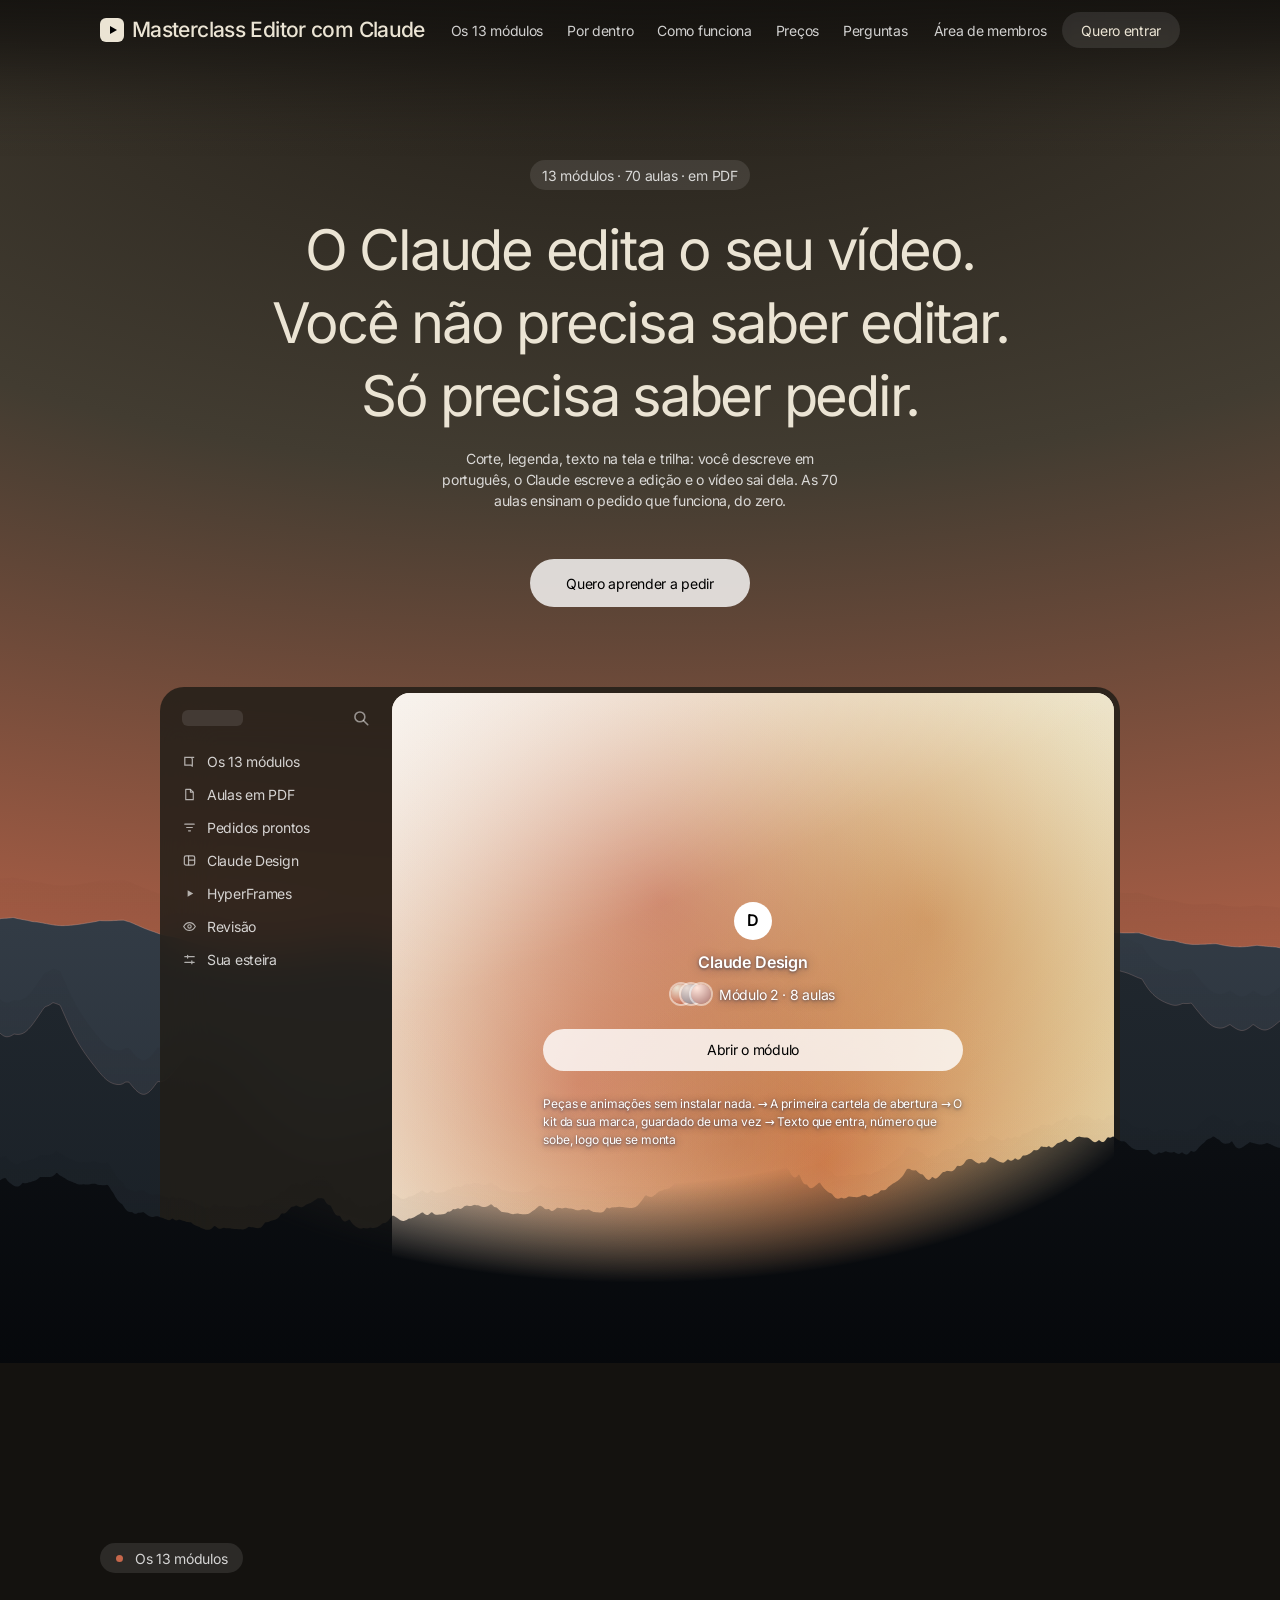
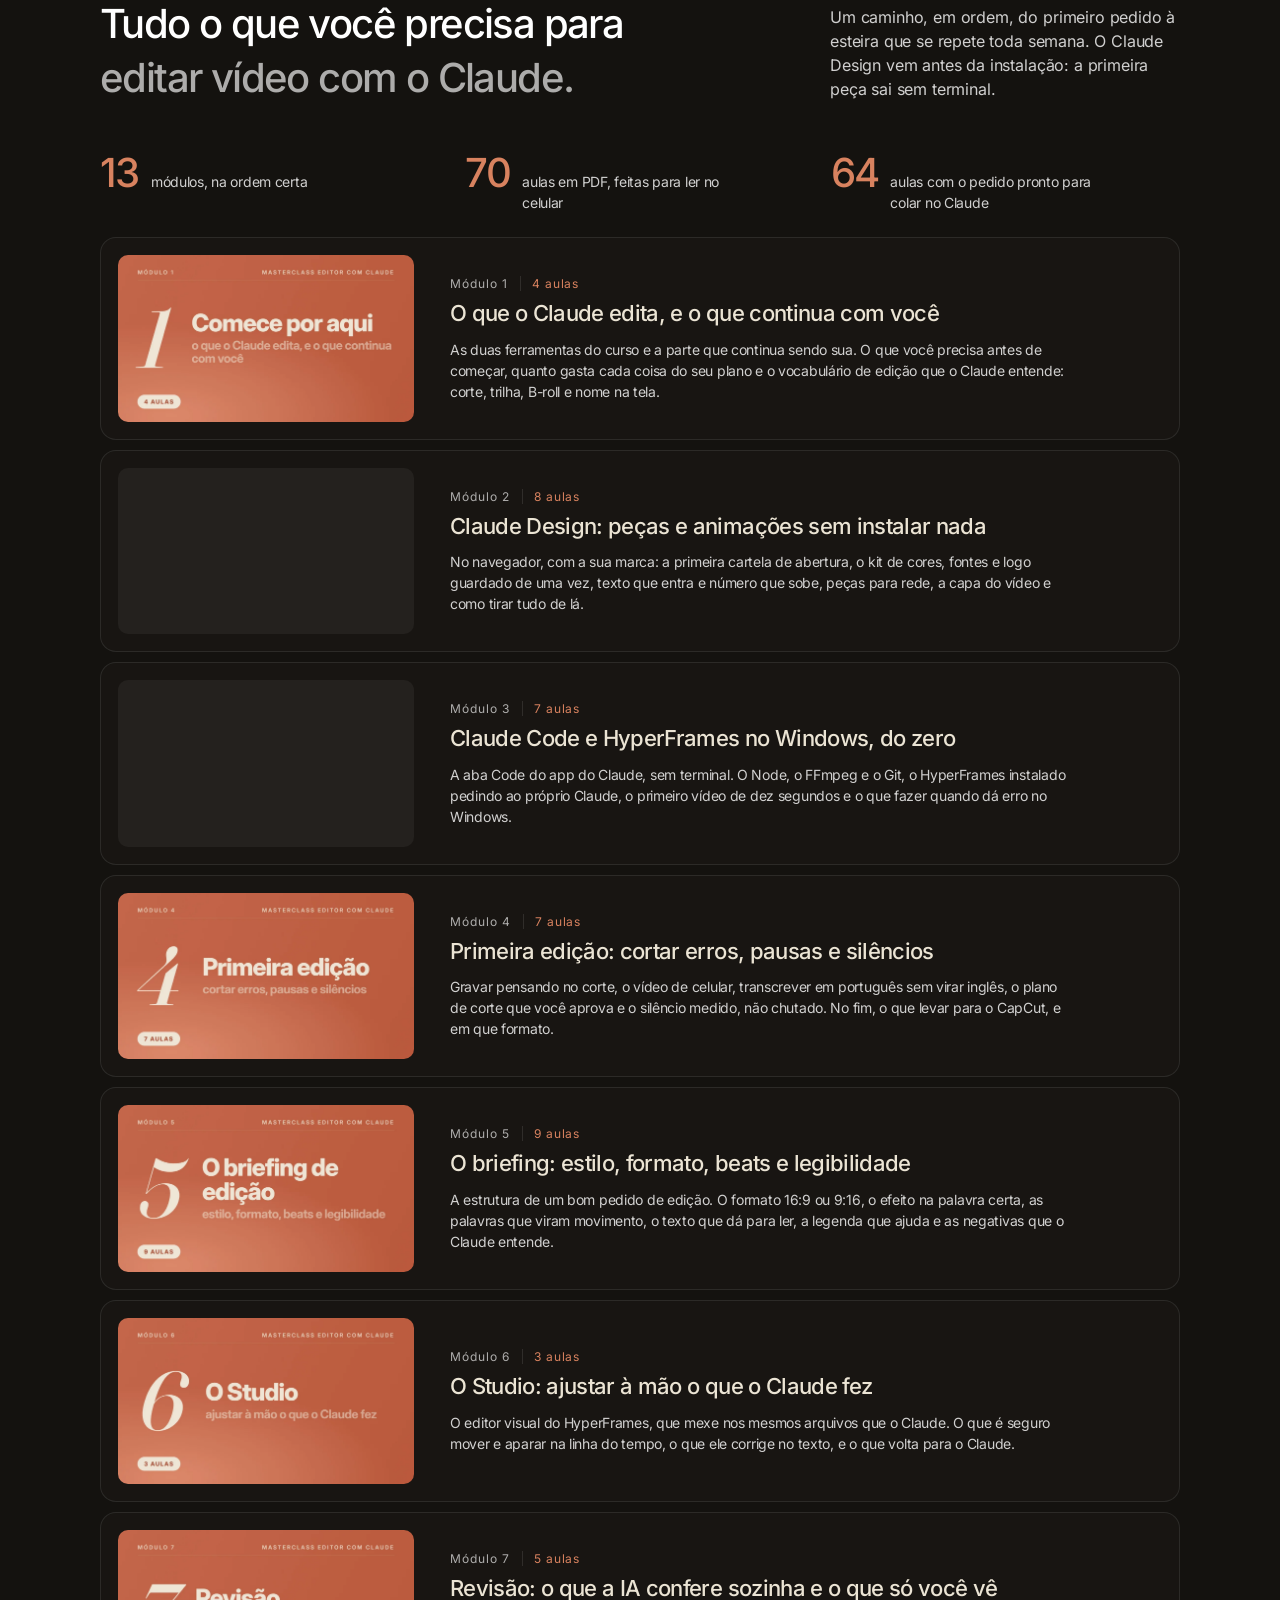
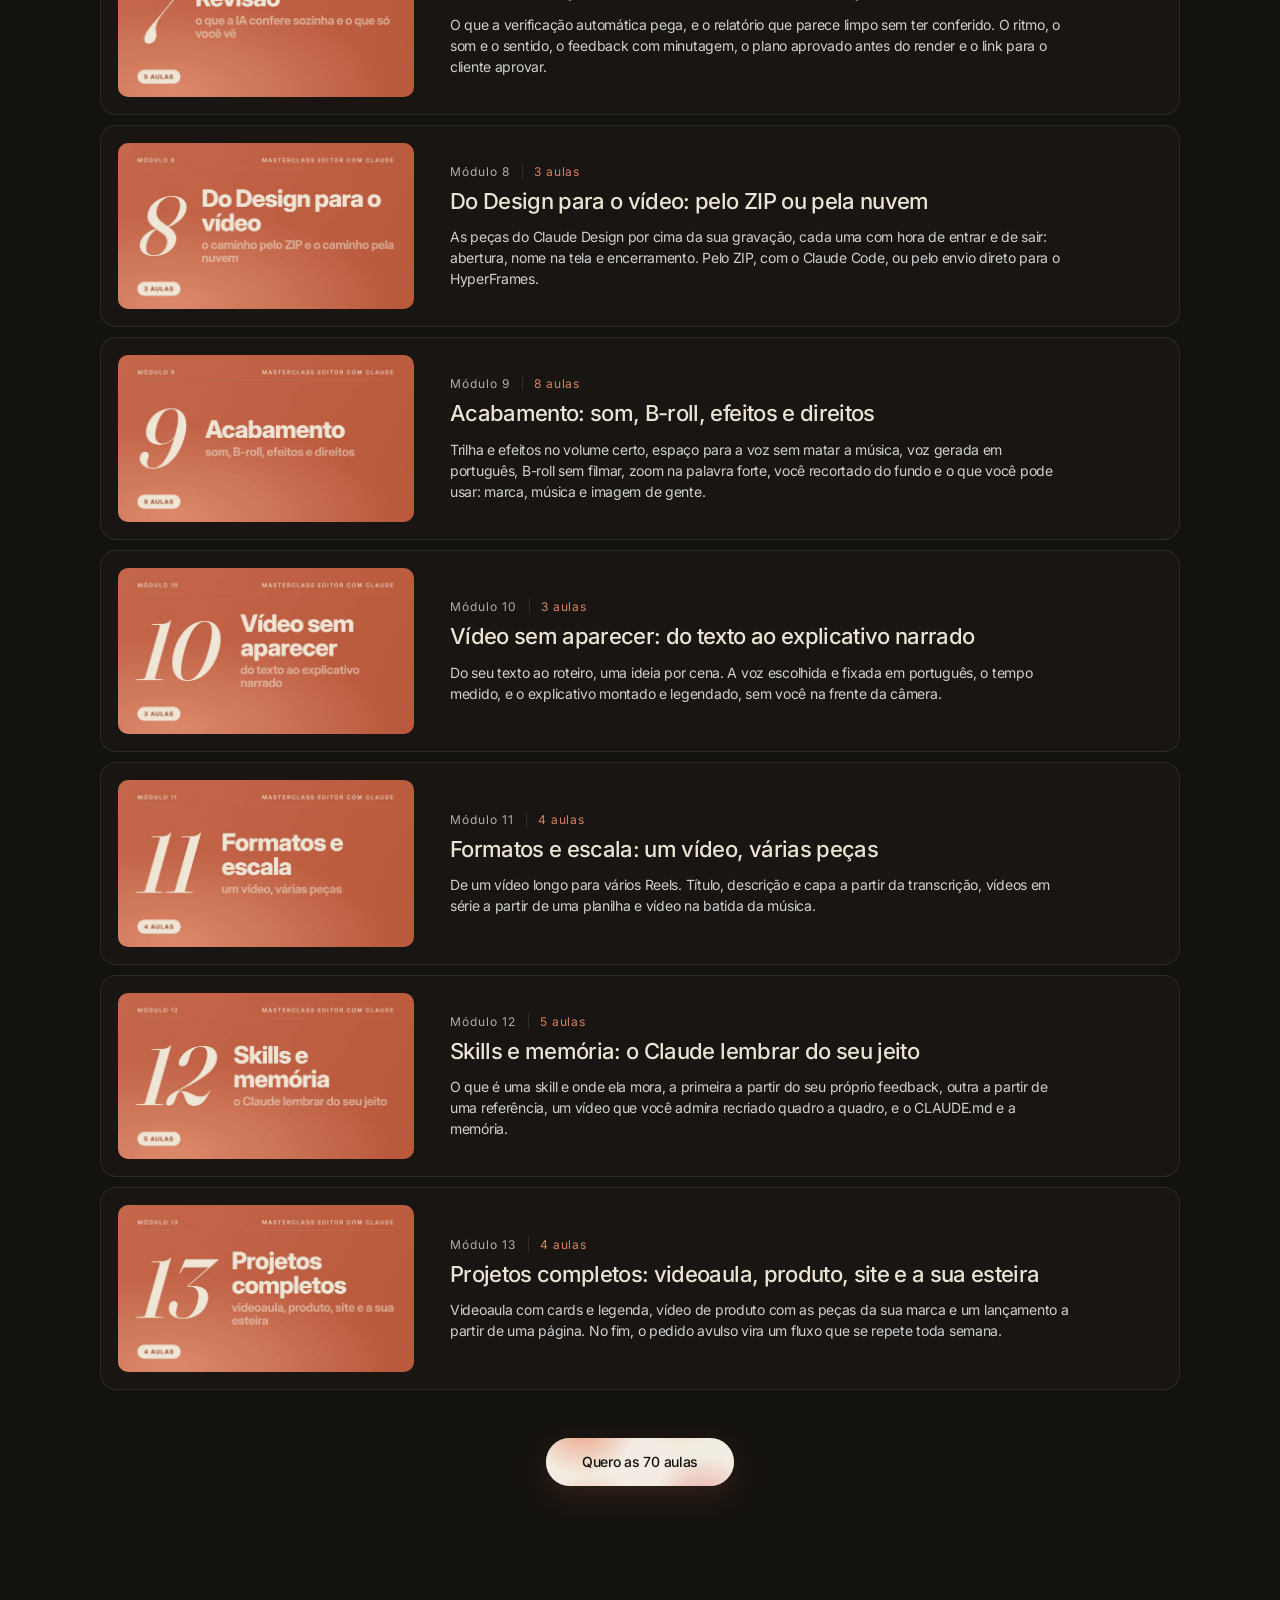
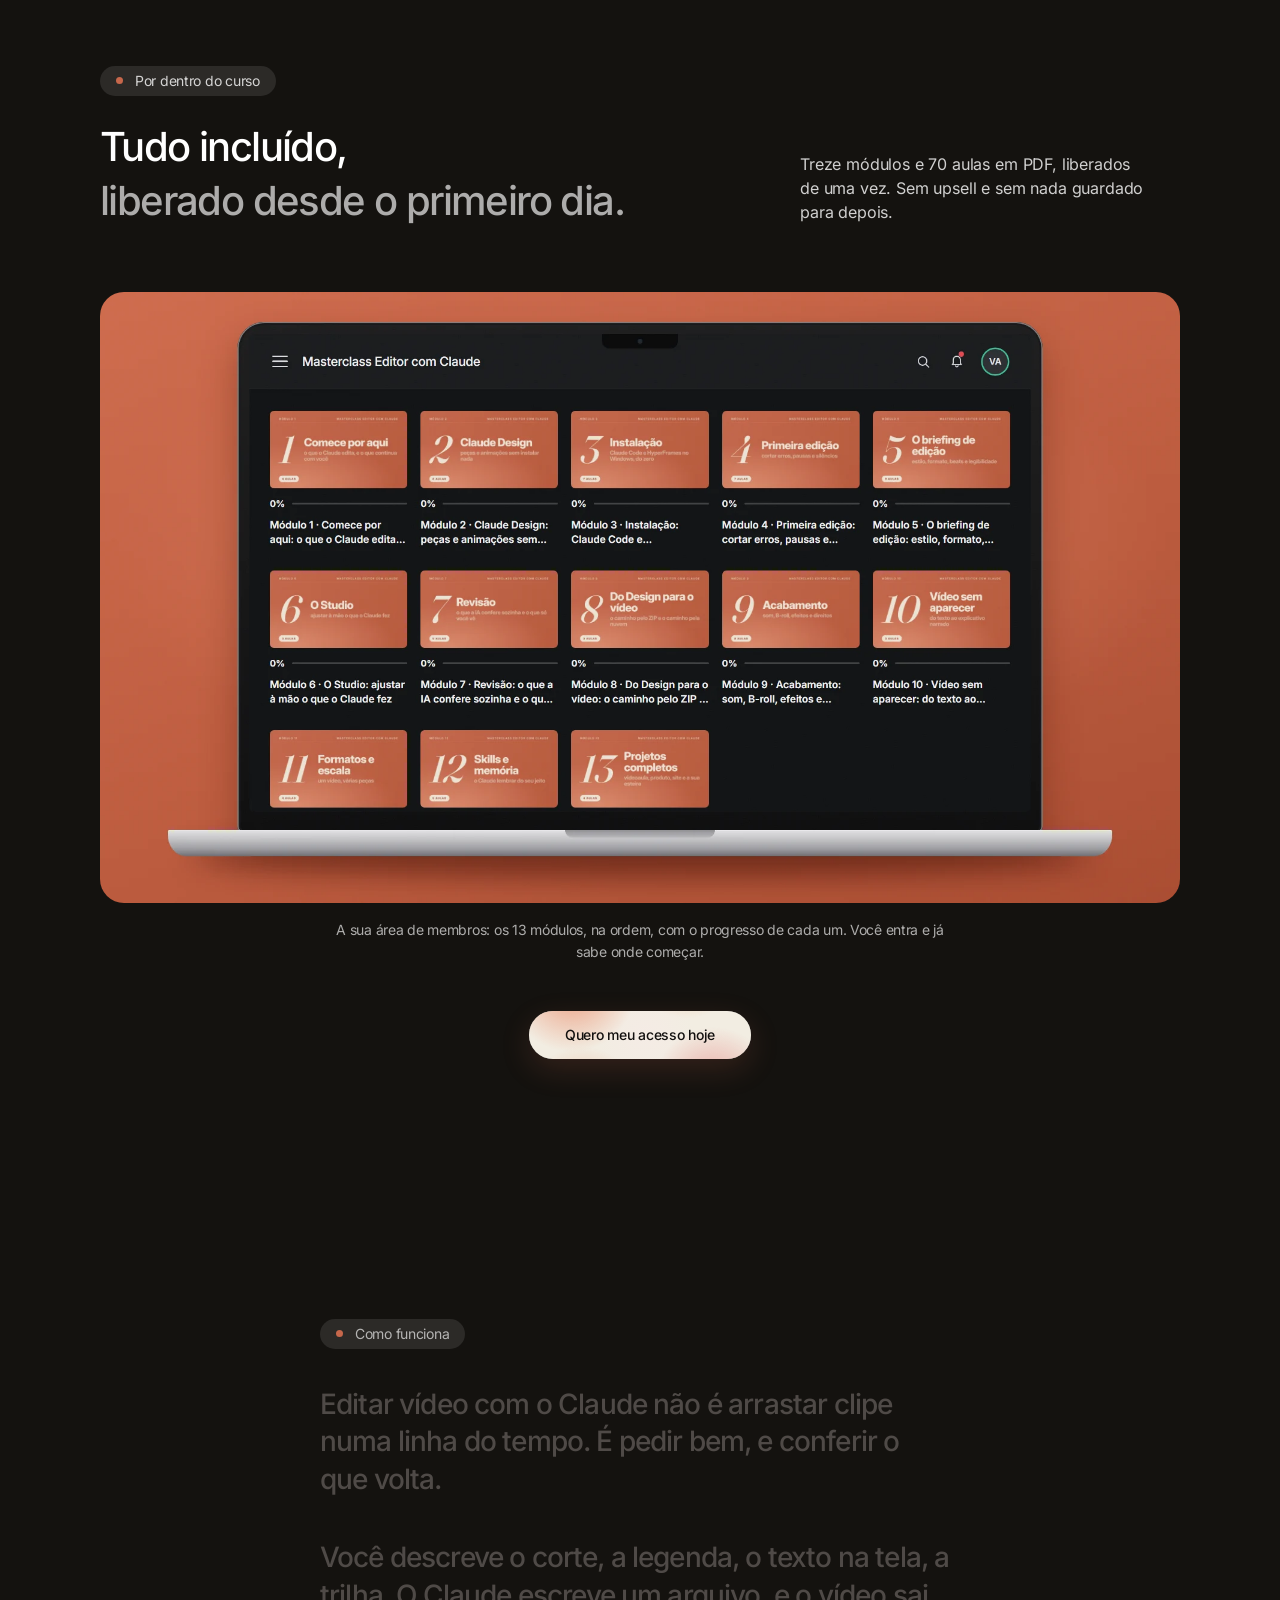
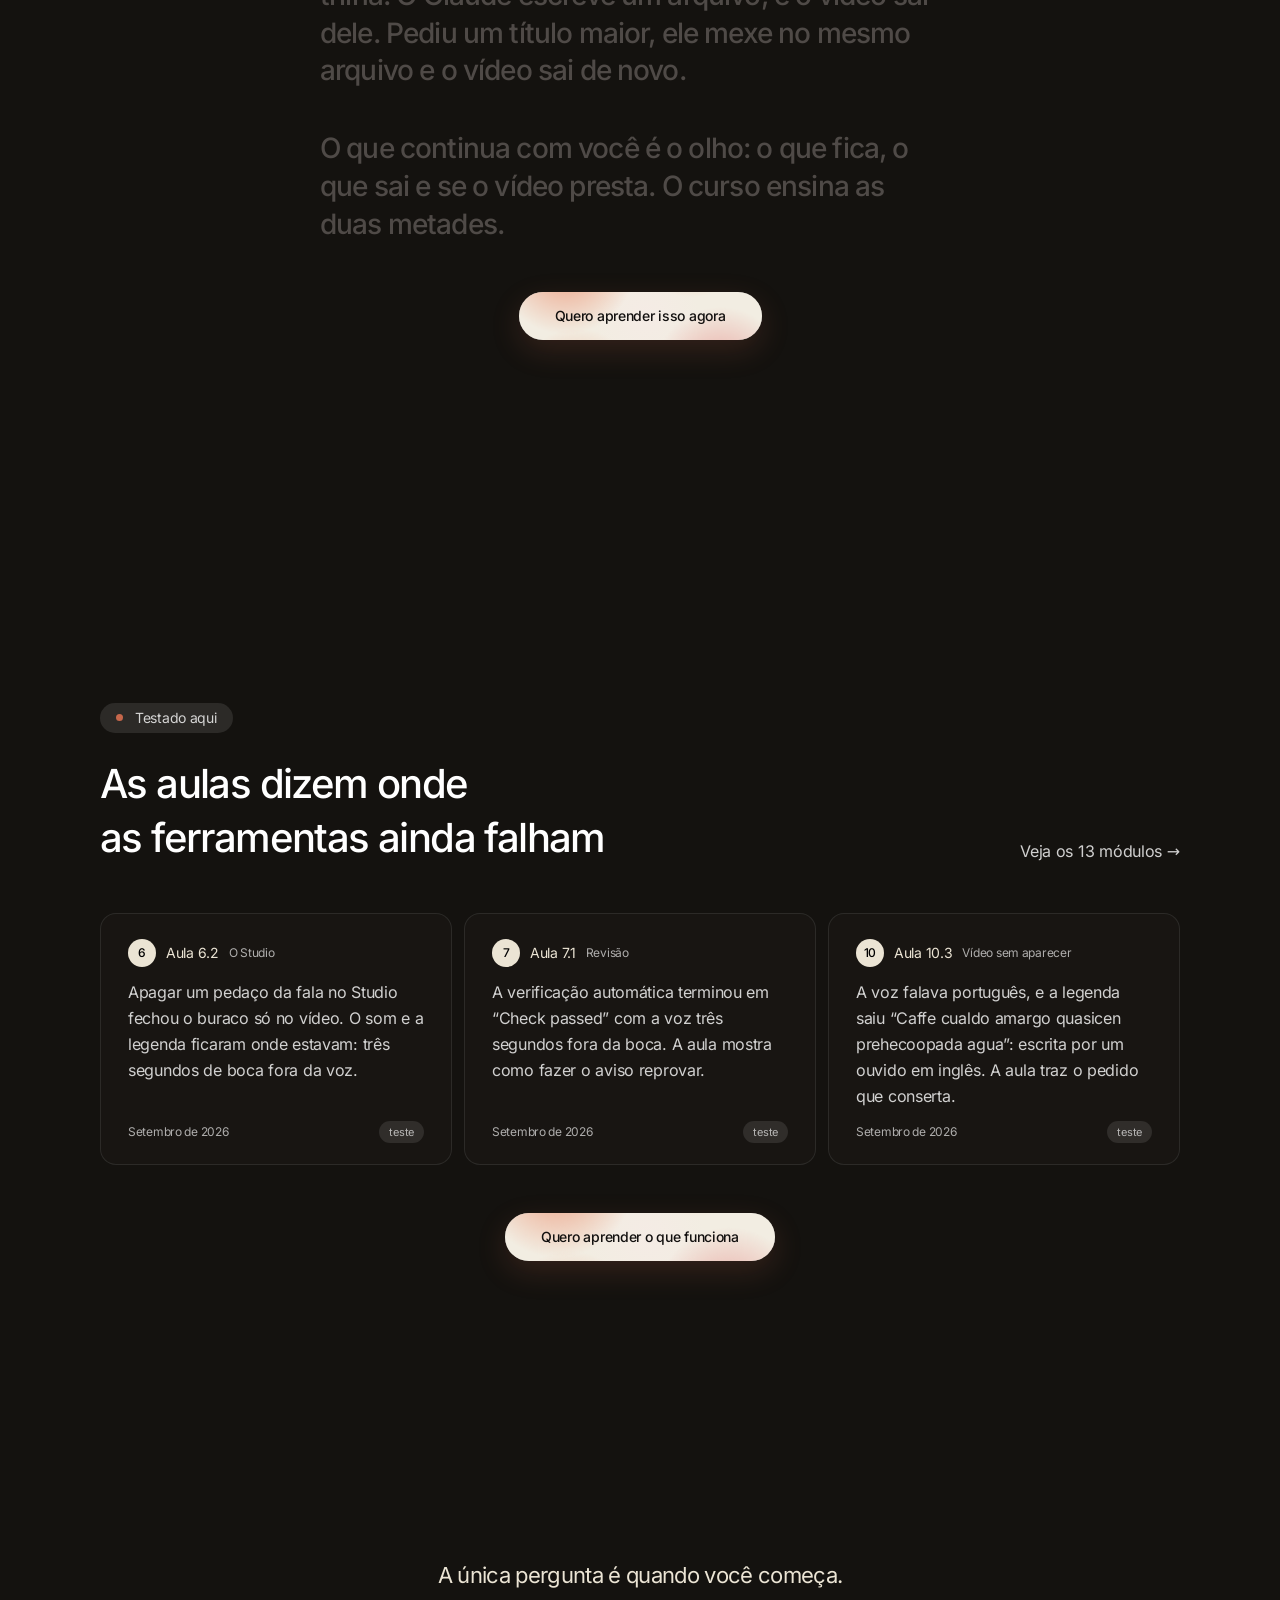
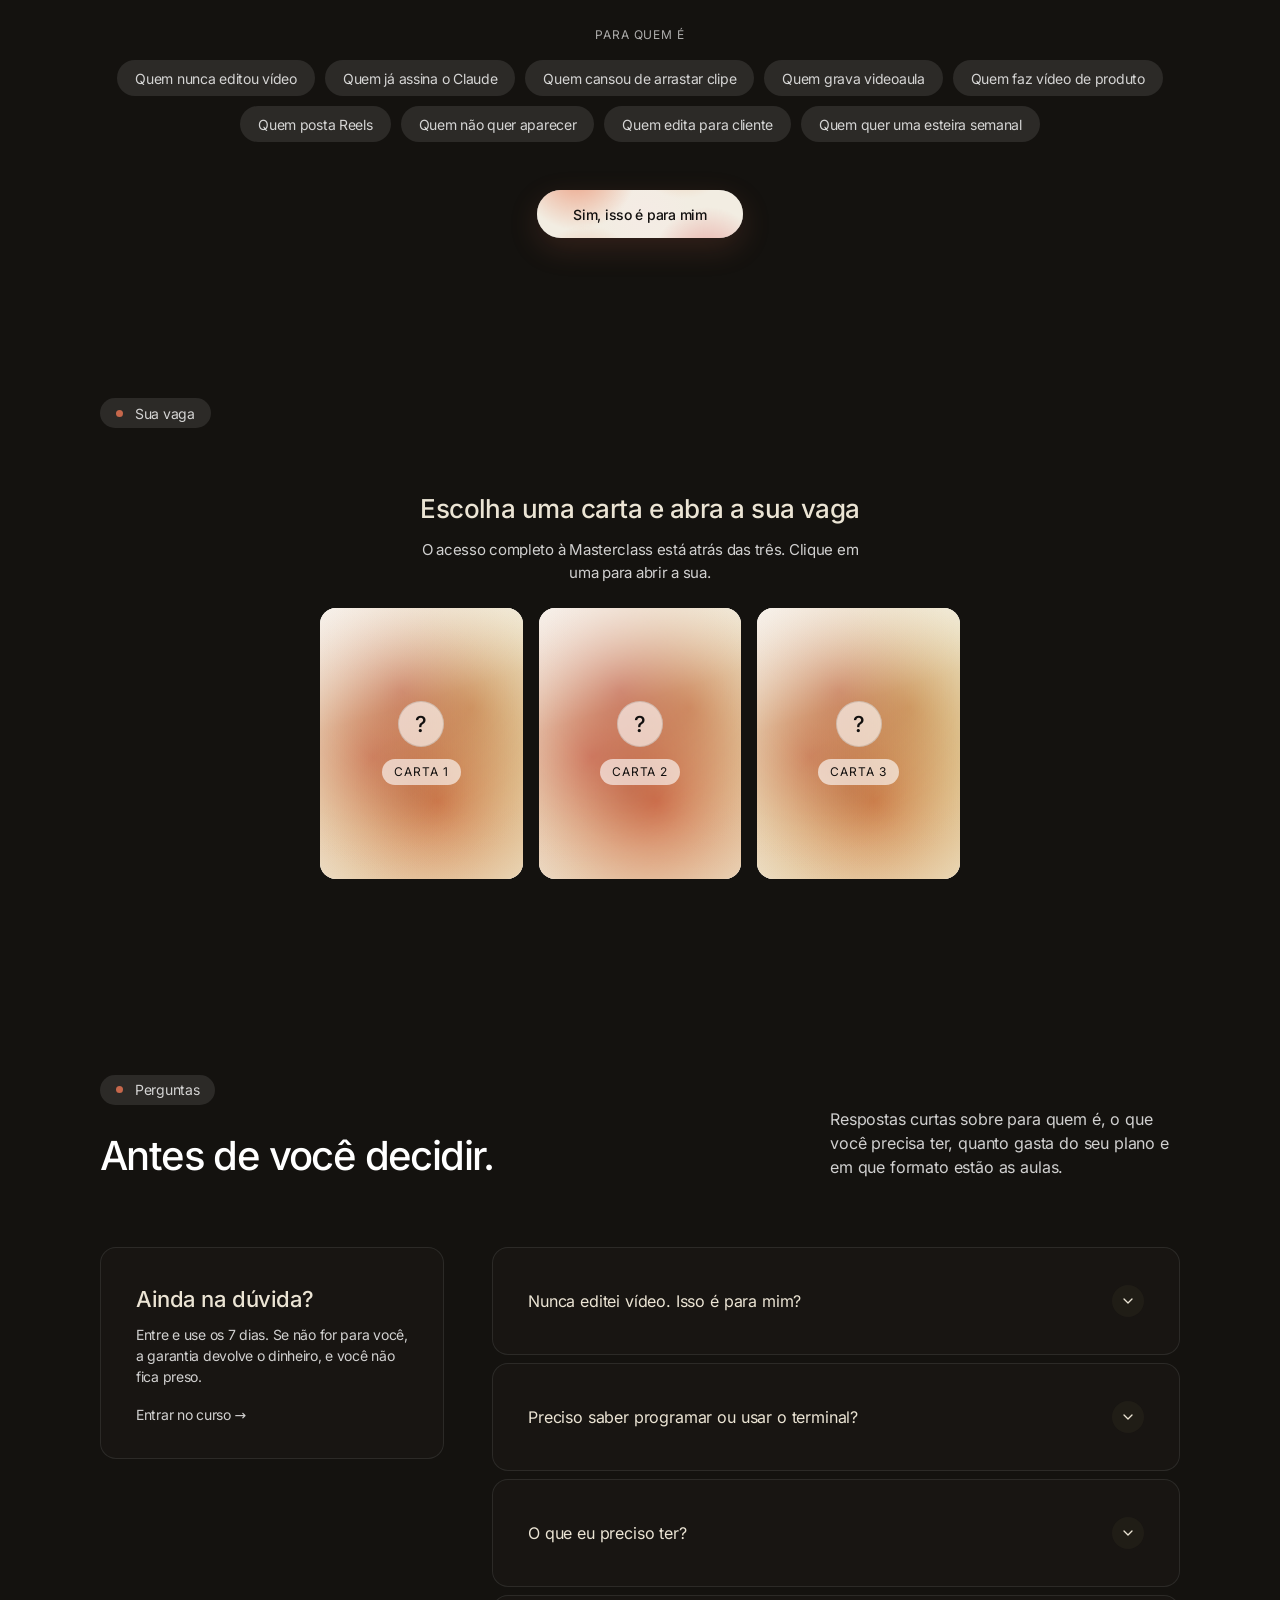
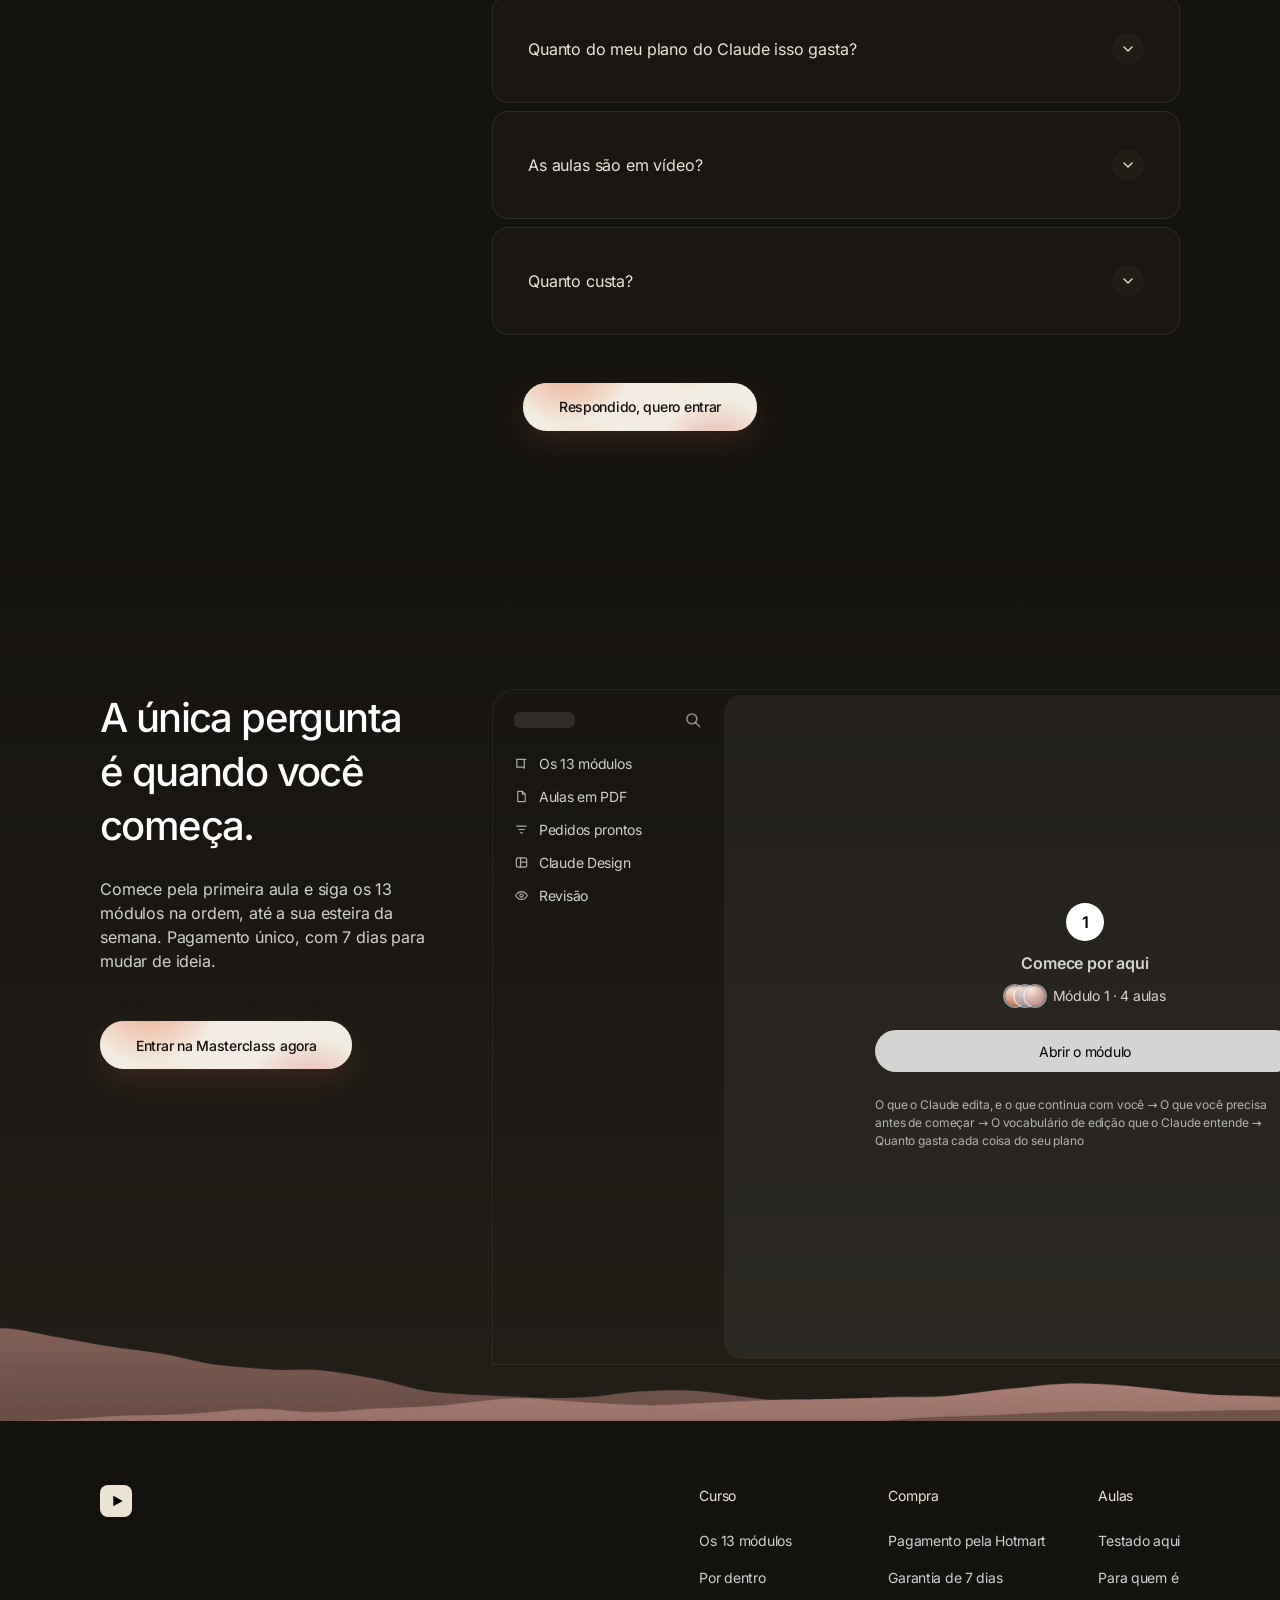
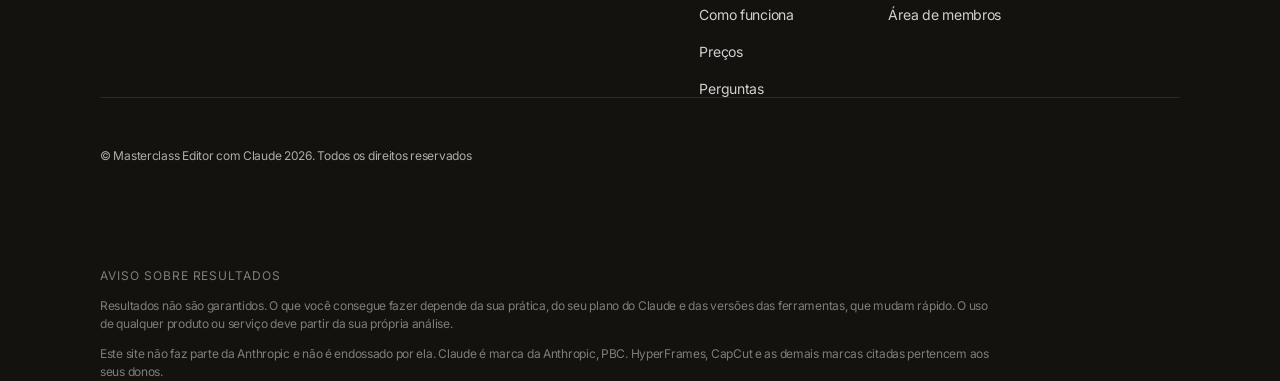
==== commit a7d1e29d: "Preço: R$ 47,90 → R$ 27,90 (o mesmo da Hotmart) Co-Authored-By: Claude Opus 5.5 <noreply@anthropic.c" ====
--- a/index.html
+++ b/index.html
@@ -467,14 +467,14 @@
         <aside class="offer__buy">
           <p class="offer__flag">Pagamento único</p>
           <p class="offer__kicker">Acesso completo à Masterclass</p>
-          <p class="offer__price"><span class="offer__cur">R$</span><span class="offer__amt">47</span><span class="offer__cents">,90</span></p>
-          <p class="offer__sub"><b>70 aulas por R$ 47,90.</b> Dá menos de R$ 0,70 por aula, uma vez só,
+          <p class="offer__price"><span class="offer__cur">R$</span><span class="offer__amt">27</span><span class="offer__cents">,90</span></p>
+          <p class="offer__sub"><b>70 aulas por R$ 27,90.</b> Dá menos de R$ 0,40 por aula, uma vez só,
             sem mensalidade e sem upgrade escondido depois.</p>
           <p class="offer__how">A assinatura do Claude não está inclusa: o Claude Code e o Claude
             Design pedem um plano pago, e as aulas 1.2 e 1.4 mostram o que você precisa e quanto
             gasta cada coisa.</p>
           <a class="btn btn--lg btn--mesh offer__cta" href="https://pay.hotmart.com/J107787863N">Quero editar vídeo com o Claude</a>
-          <p class="offer__pay">Pagamento único de R$ 47,90 &middot; processado pela Hotmart</p>
+          <p class="offer__pay">Pagamento único de R$ 27,90 &middot; processado pela Hotmart</p>
           <ul class="offer__trust">
             <li><svg aria-hidden="true"><use href="#i-check"/></svg>Acesso assim que o pagamento é aprovado</li>
             <li><svg aria-hidden="true"><use href="#i-check"/></svg>Os 13 módulos liberados de uma vez</li>
